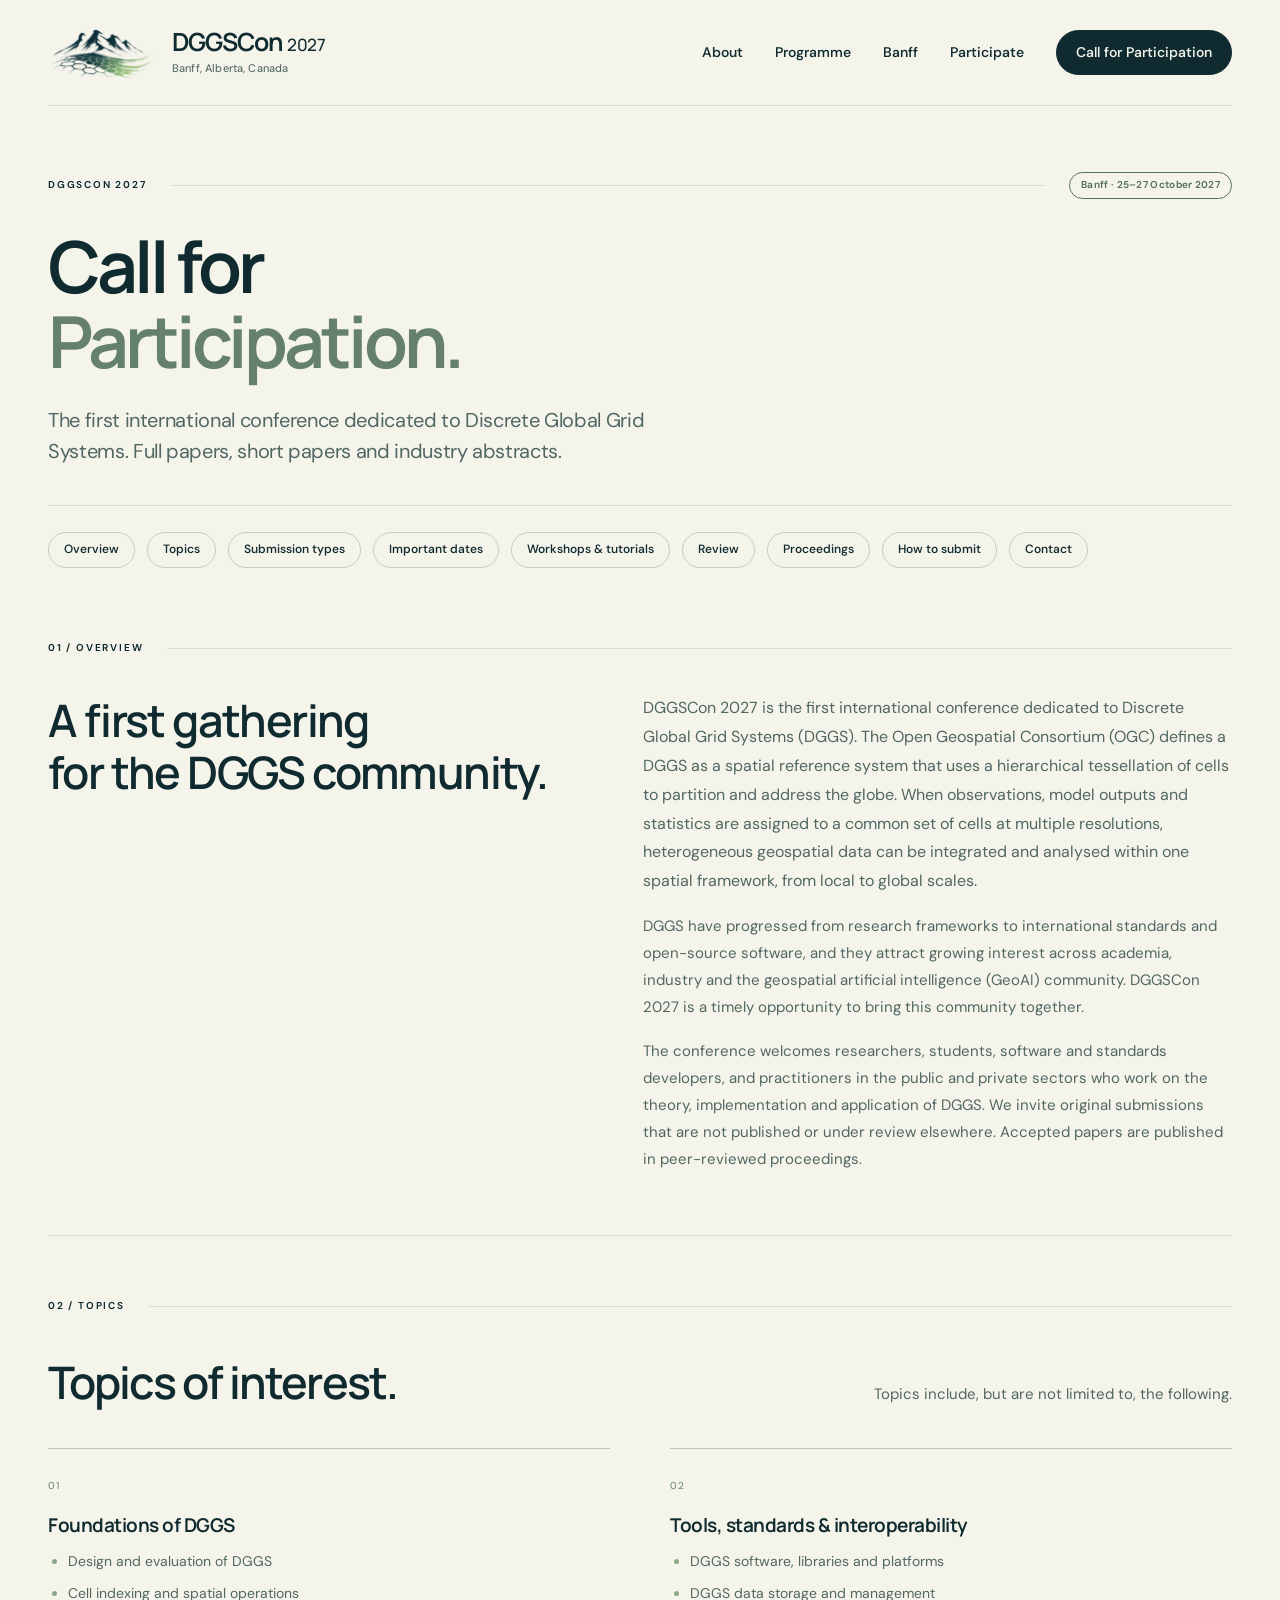
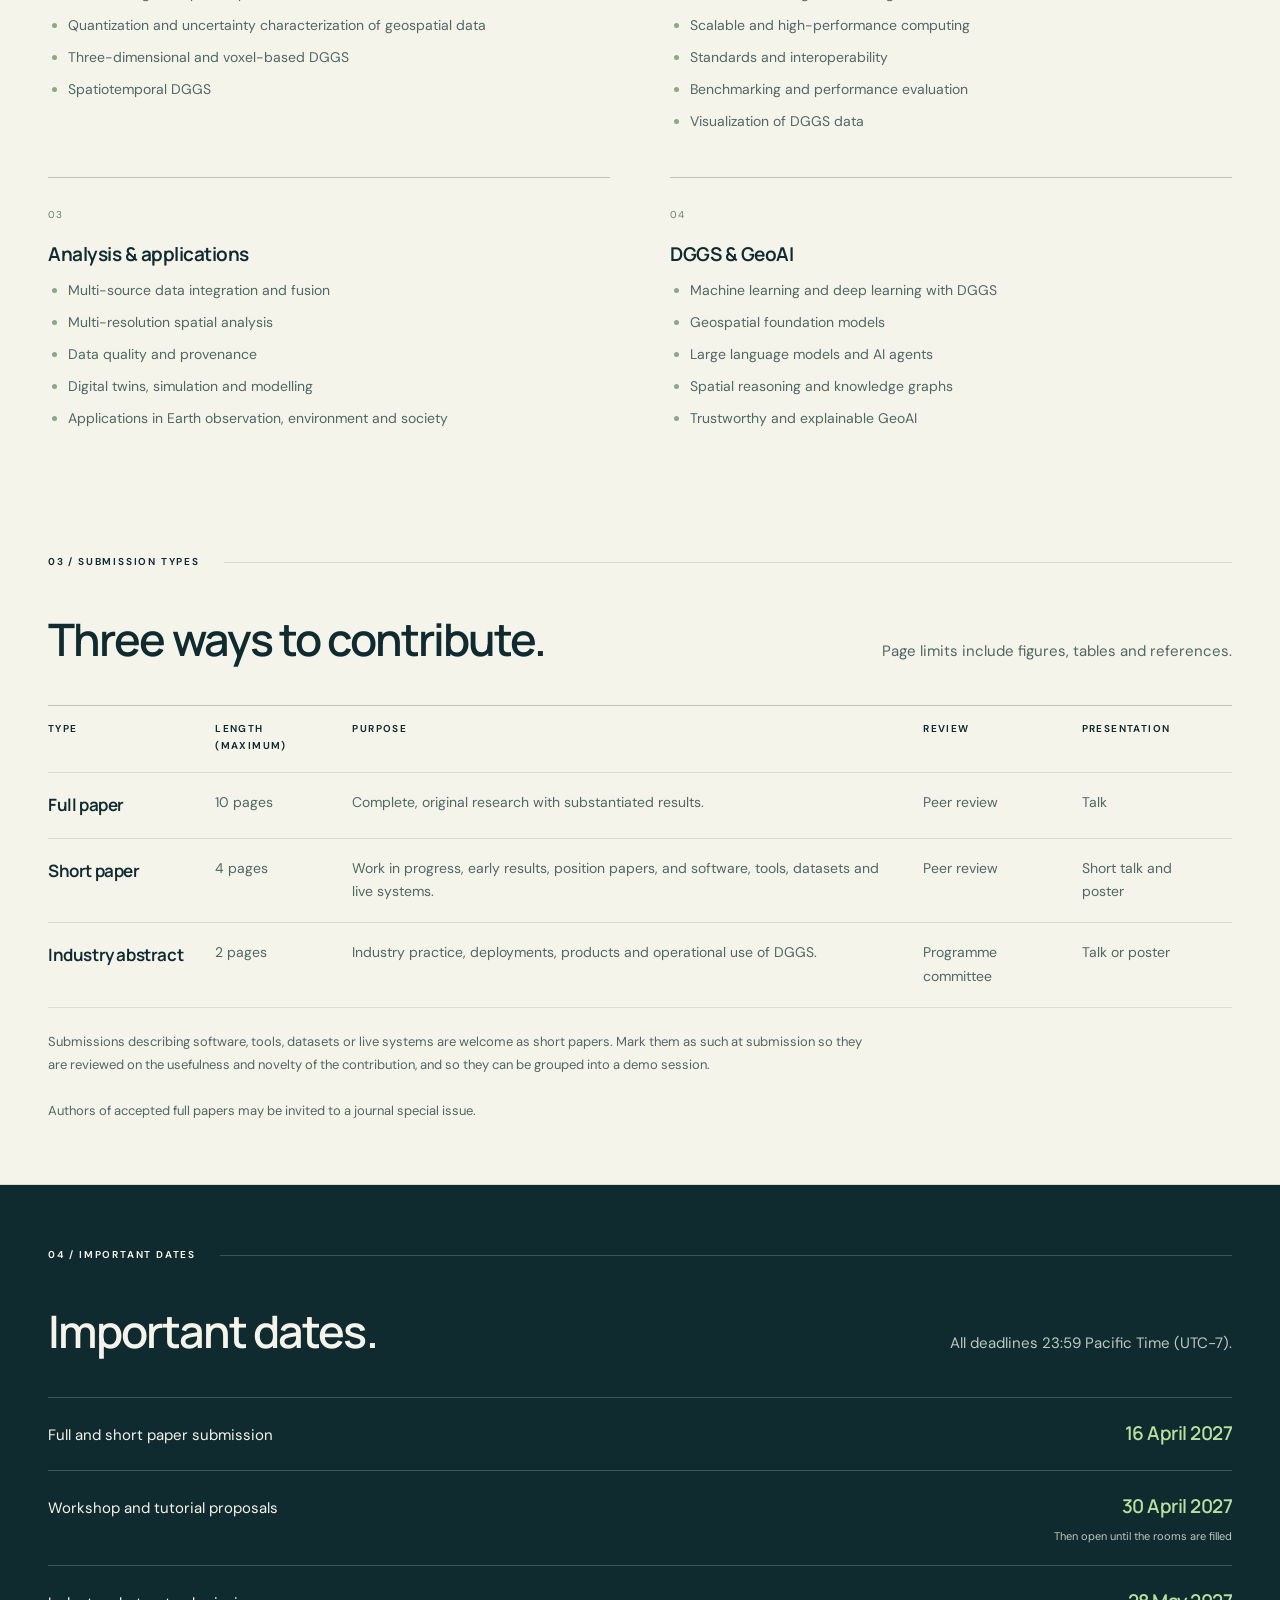
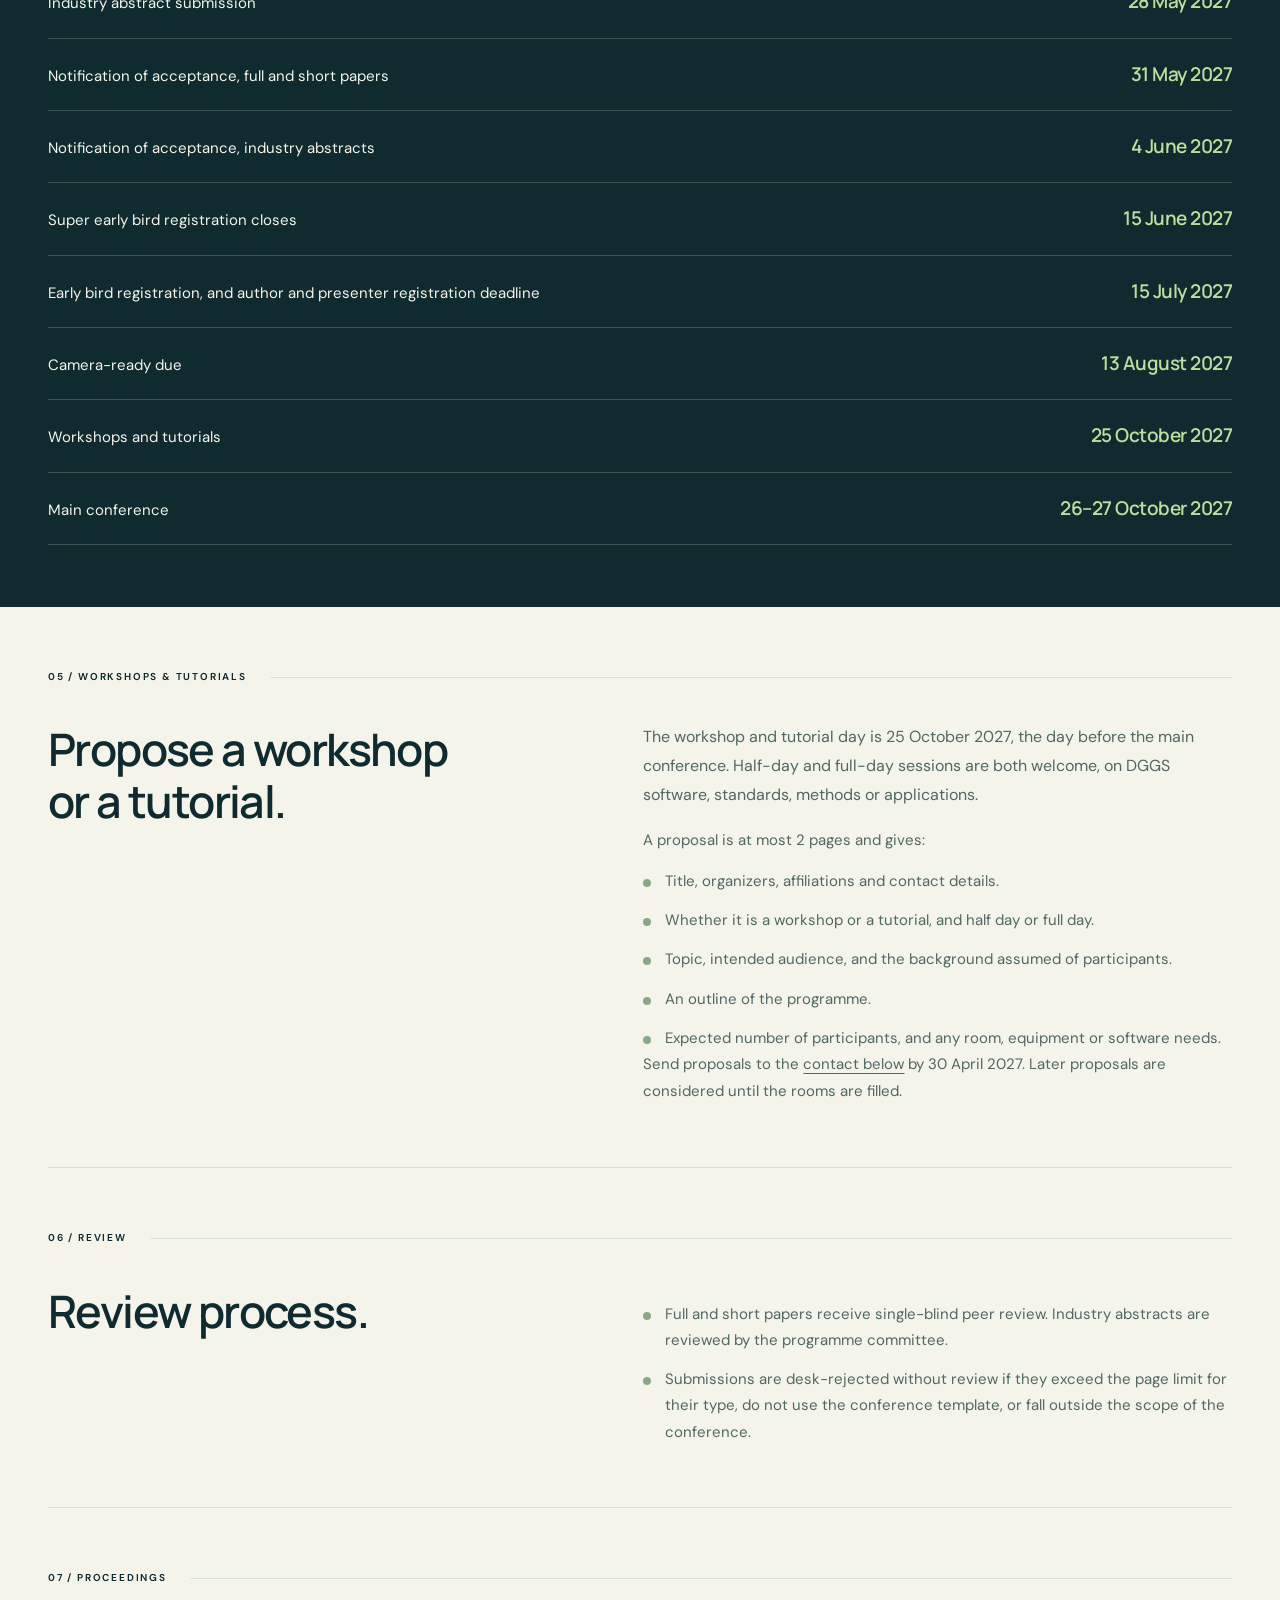
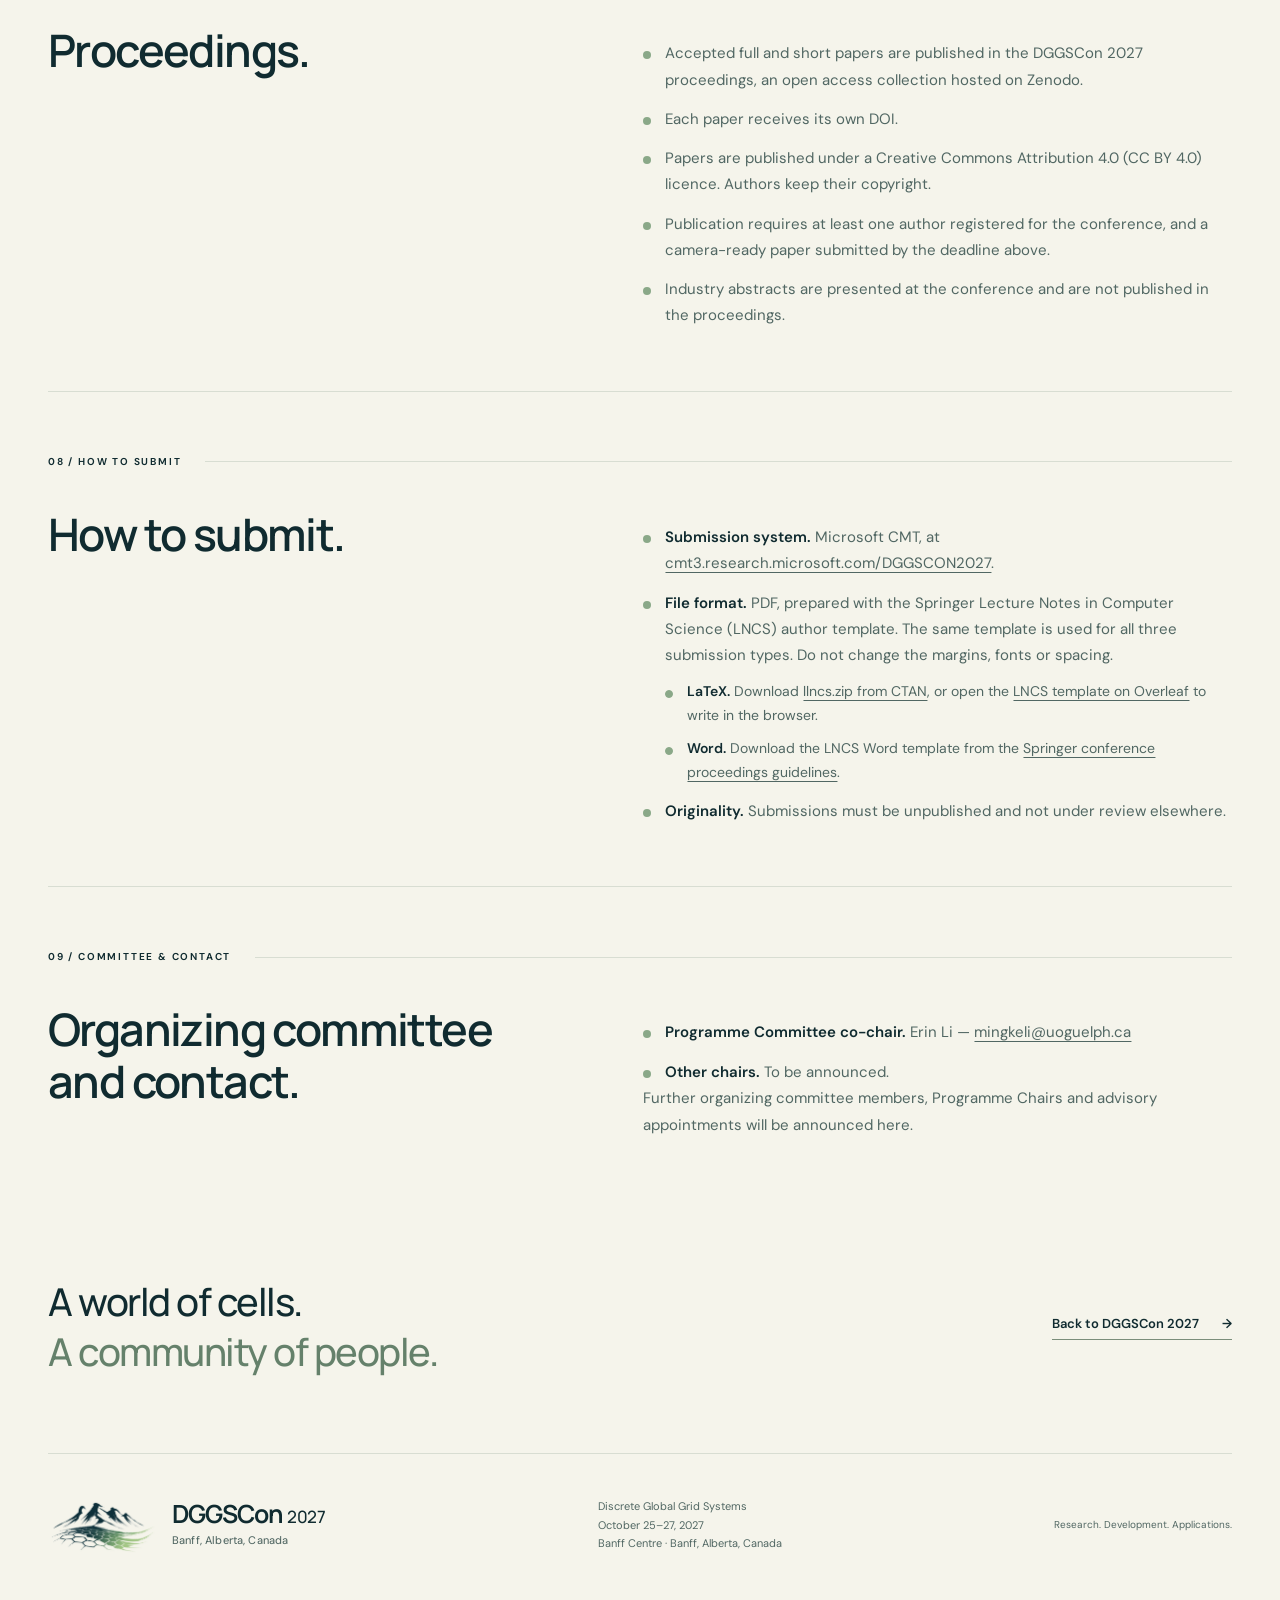
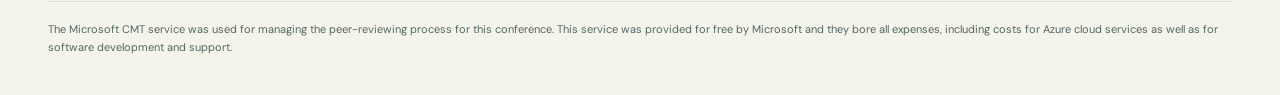
==== docs/call-for-participation.html @ 36db8df2 "Link LNCS LaTeX and Word template downloads in the call Co-Authored-By: Claude Opus 5 <noreply@anthr" ====
<!doctype html>
<html lang="en">
<head>
  <meta charset="utf-8">
  <meta name="viewport" content="width=device-width, initial-scale=1">
  <meta name="description" content="DGGSCon 2027 call for participation: topics, submission types, important dates, workshops and tutorials, review, proceedings and how to submit.">
  <meta name="theme-color" content="#102b30">
  <meta property="og:title" content="Call for Participation — DGGSCon 2027">
  <meta property="og:description" content="Full papers, short papers and industry abstracts on Discrete Global Grid Systems. Banff Centre, Banff, Alberta, Canada, 25–27 October 2027.">
  <meta property="og:type" content="website">
  <title>Call for Participation — DGGSCon 2027</title>
  <link rel="icon" href="assets/dggscon-logo.png" type="image/png">
  <link rel="stylesheet" href="assets/styles.css?v=6">
</head>
<body>
  <a class="skip-link" href="#main">Skip to content</a>
  <header class="site-header shell">
    <a class="brand brand-logo" href="index.html" aria-label="DGGSCon 2027 home">
      <img src="assets/dggscon-logo.png" alt="" width="1774" height="887">
      <span class="brand-details">
        <span class="brand-name">DGGSCon <span class="brand-edition">2027</span></span>
        <span class="brand-location">Banff, Alberta, Canada</span>
      </span>
    </a>
    <nav aria-label="Main navigation">
      <a href="index.html#about">About</a>
      <a href="index.html#programme">Programme</a>
      <a href="index.html#banff">Banff</a>
      <a href="index.html#participate">Participate</a>
      <a class="nav-button" href="call-for-participation.html" aria-current="page">Call for Participation</a>
    </nav>
  </header>

  <main id="main" class="cfp">
    <section class="cfp-head shell" aria-labelledby="cfp-title">
      <div class="section-label"><span>DGGSCON 2027</span><span class="fine-rule" aria-hidden="true"></span><span class="status-pill">Banff · 25–27 October 2027</span></div>
      <h1 id="cfp-title">Call for<br><span>Participation.</span></h1>
      <p class="lead">The first international conference dedicated to Discrete Global Grid Systems. Full papers, short papers and industry abstracts.</p>
      <nav class="cfp-toc" aria-label="On this page">
        <a href="#overview">Overview</a>
        <a href="#topics">Topics</a>
        <a href="#types">Submission types</a>
        <a href="#dates">Important dates</a>
        <a href="#workshops">Workshops &amp; tutorials</a>
        <a href="#review">Review</a>
        <a href="#proceedings">Proceedings</a>
        <a href="#submit">How to submit</a>
        <a href="#contact">Contact</a>
      </nav>
    </section>

    <section id="overview" class="cfp-section shell" aria-labelledby="overview-title">
      <div class="section-label"><span>01 / OVERVIEW</span><span class="fine-rule" aria-hidden="true"></span></div>
      <div class="cfp-grid">
        <h2 id="overview-title">A first gathering<br>for the DGGS community.</h2>
        <div class="cfp-copy">
          <p>DGGSCon 2027 is the first international conference dedicated to Discrete Global Grid Systems (DGGS). The Open Geospatial Consortium (OGC) defines a DGGS as a spatial reference system that uses a hierarchical tessellation of cells to partition and address the globe. When observations, model outputs and statistics are assigned to a common set of cells at multiple resolutions, heterogeneous geospatial data can be integrated and analysed within one spatial framework, from local to global scales.</p>
          <p>DGGS have progressed from research frameworks to international standards and open-source software, and they attract growing interest across academia, industry and the geospatial artificial intelligence (GeoAI) community. DGGSCon 2027 is a timely opportunity to bring this community together.</p>
          <p>The conference welcomes researchers, students, software and standards developers, and practitioners in the public and private sectors who work on the theory, implementation and application of DGGS. We invite original submissions that are not published or under review elsewhere. Accepted papers are published in peer-reviewed proceedings.</p>
        </div>
      </div>
    </section>

    <section id="topics" class="cfp-section shell" aria-labelledby="topics-title">
      <div class="section-label"><span>02 / TOPICS</span><span class="fine-rule" aria-hidden="true"></span></div>
      <div class="section-intro"><h2 id="topics-title">Topics of interest.</h2><p>Topics include, but are not limited to, the following.</p></div>
      <div class="cfp-topics">
        <article>
          <span class="topic-number">01</span>
          <h3>Foundations of DGGS</h3>
          <ul>
            <li>Design and evaluation of DGGS</li>
            <li>Cell indexing and spatial operations</li>
            <li>Quantization and uncertainty characterization of geospatial data</li>
            <li>Three-dimensional and voxel-based DGGS</li>
            <li>Spatiotemporal DGGS</li>
          </ul>
        </article>
        <article>
          <span class="topic-number">02</span>
          <h3>Tools, standards &amp; interoperability</h3>
          <ul>
            <li>DGGS software, libraries and platforms</li>
            <li>DGGS data storage and management</li>
            <li>Scalable and high-performance computing</li>
            <li>Standards and interoperability</li>
            <li>Benchmarking and performance evaluation</li>
            <li>Visualization of DGGS data</li>
          </ul>
        </article>
        <article>
          <span class="topic-number">03</span>
          <h3>Analysis &amp; applications</h3>
          <ul>
            <li>Multi-source data integration and fusion</li>
            <li>Multi-resolution spatial analysis</li>
            <li>Data quality and provenance</li>
            <li>Digital twins, simulation and modelling</li>
            <li>Applications in Earth observation, environment and society</li>
          </ul>
        </article>
        <article>
          <span class="topic-number">04</span>
          <h3>DGGS &amp; GeoAI</h3>
          <ul>
            <li>Machine learning and deep learning with DGGS</li>
            <li>Geospatial foundation models</li>
            <li>Large language models and AI agents</li>
            <li>Spatial reasoning and knowledge graphs</li>
            <li>Trustworthy and explainable GeoAI</li>
          </ul>
        </article>
      </div>
    </section>

    <section id="types" class="cfp-section shell" aria-labelledby="types-title">
      <div class="section-label"><span>03 / SUBMISSION TYPES</span><span class="fine-rule" aria-hidden="true"></span></div>
      <div class="section-intro"><h2 id="types-title">Three ways to contribute.</h2><p>Page limits include figures, tables and references.</p></div>
      <div class="table-scroll" tabindex="0" role="region" aria-label="Submission types, scrollable table">
        <table class="cfp-table">
          <thead>
            <tr><th scope="col">Type</th><th scope="col">Length (maximum)</th><th scope="col">Purpose</th><th scope="col">Review</th><th scope="col">Presentation</th></tr>
          </thead>
          <tbody>
            <tr><th scope="row">Full paper</th><td>10 pages</td><td>Complete, original research with substantiated results.</td><td>Peer review</td><td>Talk</td></tr>
            <tr><th scope="row">Short paper</th><td>4 pages</td><td>Work in progress, early results, position papers, and software, tools, datasets and live systems.</td><td>Peer review</td><td>Short talk and poster</td></tr>
            <tr><th scope="row">Industry abstract</th><td>2 pages</td><td>Industry practice, deployments, products and operational use of DGGS.</td><td>Programme committee</td><td>Talk or poster</td></tr>
          </tbody>
        </table>
      </div>
      <p class="cfp-note">Submissions describing software, tools, datasets or live systems are welcome as short papers. Mark them as such at submission so they are reviewed on the usefulness and novelty of the contribution, and so they can be grouped into a demo session.</p>
      <p class="cfp-note">Authors of accepted full papers may be invited to a journal special issue.</p>
    </section>

    <section id="dates" class="cfp-section cfp-dates" aria-labelledby="dates-title">
      <div class="shell">
        <div class="section-label"><span>04 / IMPORTANT DATES</span><span class="fine-rule" aria-hidden="true"></span></div>
        <div class="section-intro"><h2 id="dates-title">Important dates.</h2><p>All deadlines 23:59 Pacific Time (UTC−7).</p></div>
        <dl class="cfp-dates-list">
          <div><dt>Full and short paper submission</dt><dd>16 April 2027</dd></div>
          <div><dt>Workshop and tutorial proposals</dt><dd>30 April 2027<span>Then open until the rooms are filled</span></dd></div>
          <div><dt>Industry abstract submission</dt><dd>28 May 2027</dd></div>
          <div><dt>Notification of acceptance, full and short papers</dt><dd>31 May 2027</dd></div>
          <div><dt>Notification of acceptance, industry abstracts</dt><dd>4 June 2027</dd></div>
          <div><dt>Super early bird registration closes</dt><dd>15 June 2027</dd></div>
          <div><dt>Early bird registration, and author and presenter registration deadline</dt><dd>15 July 2027</dd></div>
          <div><dt>Camera-ready due</dt><dd>13 August 2027</dd></div>
          <div><dt>Workshops and tutorials</dt><dd>25 October 2027</dd></div>
          <div><dt>Main conference</dt><dd>26–27 October 2027</dd></div>
        </dl>
      </div>
    </section>

    <section id="workshops" class="cfp-section shell" aria-labelledby="workshops-title">
      <div class="section-label"><span>05 / WORKSHOPS &amp; TUTORIALS</span><span class="fine-rule" aria-hidden="true"></span></div>
      <div class="cfp-grid">
        <h2 id="workshops-title">Propose a workshop<br>or a tutorial.</h2>
        <div class="cfp-copy">
          <p>The workshop and tutorial day is 25 October 2027, the day before the main conference. Half-day and full-day sessions are both welcome, on DGGS software, standards, methods or applications.</p>
          <p>A proposal is at most 2 pages and gives:</p>
          <ul class="cfp-list">
            <li>Title, organizers, affiliations and contact details.</li>
            <li>Whether it is a workshop or a tutorial, and half day or full day.</li>
            <li>Topic, intended audience, and the background assumed of participants.</li>
            <li>An outline of the programme.</li>
            <li>Expected number of participants, and any room, equipment or software needs.</li>
          </ul>
          <p>Send proposals to the <a class="inline-link" href="#contact">contact below</a> by 30 April 2027. Later proposals are considered until the rooms are filled.</p>
        </div>
      </div>
    </section>

    <section id="review" class="cfp-section shell" aria-labelledby="review-title">
      <div class="section-label"><span>06 / REVIEW</span><span class="fine-rule" aria-hidden="true"></span></div>
      <div class="cfp-grid">
        <h2 id="review-title">Review process.</h2>
        <div class="cfp-copy">
          <ul class="cfp-list">
            <li>Full and short papers receive single-blind peer review. Industry abstracts are reviewed by the programme committee.</li>
            <li>Submissions are desk-rejected without review if they exceed the page limit for their type, do not use the conference template, or fall outside the scope of the conference.</li>
          </ul>
        </div>
      </div>
    </section>

    <section id="proceedings" class="cfp-section shell" aria-labelledby="proceedings-title">
      <div class="section-label"><span>07 / PROCEEDINGS</span><span class="fine-rule" aria-hidden="true"></span></div>
      <div class="cfp-grid">
        <h2 id="proceedings-title">Proceedings.</h2>
        <div class="cfp-copy">
          <ul class="cfp-list">
            <li>Accepted full and short papers are published in the DGGSCon 2027 proceedings, an open access collection hosted on Zenodo.</li>
            <li>Each paper receives its own DOI.</li>
            <li>Papers are published under a Creative Commons Attribution 4.0 (CC BY 4.0) licence. Authors keep their copyright.</li>
            <li>Publication requires at least one author registered for the conference, and a camera-ready paper submitted by the deadline above.</li>
            <li>Industry abstracts are presented at the conference and are not published in the proceedings.</li>
          </ul>
        </div>
      </div>
    </section>

    <section id="submit" class="cfp-section shell" aria-labelledby="submit-title">
      <div class="section-label"><span>08 / HOW TO SUBMIT</span><span class="fine-rule" aria-hidden="true"></span></div>
      <div class="cfp-grid">
        <h2 id="submit-title">How to submit.</h2>
        <div class="cfp-copy">
          <ul class="cfp-list">
            <li><strong>Submission system.</strong> Microsoft CMT, at <a class="inline-link" href="https://cmt3.research.microsoft.com/DGGSCON2027">cmt3.research.microsoft.com/DGGSCON2027</a>.</li>
            <li><strong>File format.</strong> PDF, prepared with the Springer Lecture Notes in Computer Science (LNCS) author template. The same template is used for all three submission types. Do not change the margins, fonts or spacing.
              <ul class="cfp-sublist">
                <li><strong>LaTeX.</strong> Download <a class="inline-link" href="https://mirrors.ctan.org/macros/latex/contrib/llncs.zip">llncs.zip from CTAN</a>, or open the <a class="inline-link" href="https://www.overleaf.com/latex/templates/springer-lecture-notes-in-computer-science/kzwwpvhwnvfj">LNCS template on Overleaf</a> to write in the browser.</li>
                <li><strong>Word.</strong> Download the LNCS Word template from the <a class="inline-link" href="https://www.springer.com/gp/computer-science/lncs/conference-proceedings-guidelines">Springer conference proceedings guidelines</a>.</li>
              </ul>
            </li>
            <li><strong>Originality.</strong> Submissions must be unpublished and not under review elsewhere.</li>
          </ul>
        </div>
      </div>
    </section>

    <section id="contact" class="cfp-section shell" aria-labelledby="contact-title">
      <div class="section-label"><span>09 / COMMITTEE &amp; CONTACT</span><span class="fine-rule" aria-hidden="true"></span></div>
      <div class="cfp-grid">
        <h2 id="contact-title">Organizing committee<br>and contact.</h2>
        <div class="cfp-copy">
          <ul class="cfp-list">
            <li><strong>Programme Committee co-chair.</strong> Erin Li — <a class="inline-link" href="mailto:mingkeli@uoguelph.ca">mingkeli@uoguelph.ca</a></li>
            <li><strong>Other chairs.</strong> To be announced.</li>
          </ul>
          <p>Further organizing committee members, Programme Chairs and advisory appointments will be announced here.</p>
        </div>
      </div>
    </section>

    <section class="closing shell" aria-label="Conference invitation">
      <p>A world of cells.<br><span>A community of people.</span></p>
      <a class="text-link" href="index.html">Back to DGGSCon 2027 <span aria-hidden="true">→</span></a>
    </section>
  </main>

  <footer class="site-footer shell">
    <a class="brand brand-logo" href="index.html" aria-label="DGGSCon 2027 home">
      <img src="assets/dggscon-logo.png" alt="" width="1774" height="887">
      <span class="brand-details">
        <span class="brand-name">DGGSCon <span class="brand-edition">2027</span></span>
        <span class="brand-location">Banff, Alberta, Canada</span>
      </span>
    </a>
    <p>Discrete Global Grid Systems<br>October 25–27, 2027<br>Banff Centre · Banff, Alberta, Canada</p>
    <span class="footer-note">Research. Development. Applications.</span>
    <p class="footer-ack">The Microsoft CMT service was used for managing the peer-reviewing process for this conference. This service was provided for free by Microsoft and they bore all expenses, including costs for Azure cloud services as well as for software development and support.</p>
  </footer>
</body>
</html>
---- docs/assets/styles.css ----
@import url('https://fonts.googleapis.com/css2?family=DM+Sans:wght@400;450;500;550;600;650;700&family=Manrope:wght@400;500;600;650;700;750;800&display=swap');

:root{--paper:#f5f4eb;--ink:#102b30;--muted:#516763;--line:#d8ddd2;--green:#bbdf9d;--pine:#193b3c;--cream:#e8edda;--font:'DM Sans',sans-serif;--display:'Manrope',sans-serif}
*{box-sizing:border-box}html{scroll-behavior:smooth;scroll-padding-top:30px}body{margin:0;background:var(--paper);color:var(--ink);font-family:var(--font);font-size:16px;line-height:1.65;-webkit-font-smoothing:antialiased}a{color:inherit;text-decoration:none}a:hover{text-decoration:underline;text-underline-offset:5px}button,a,summary{-webkit-tap-highlight-color:transparent}a:focus-visible,summary:focus-visible{outline:3px solid #aa6830;outline-offset:5px}img,svg{max-width:100%;display:block}h1,h2,h3,p,figure{margin:0}h1,h2,h3{font-family:var(--display);line-height:1.16}::selection{background:var(--green);color:var(--ink)}.shell{width:min(1240px,calc(100% - 96px));margin-inline:auto}.section{padding-block:100px}.skip-link{position:absolute;top:8px;left:12px;background:var(--ink);color:white;padding:12px;transform:translateY(-160%);z-index:5}.skip-link:focus{transform:none}.sr-only{position:absolute;width:1px;height:1px;padding:0;margin:-1px;overflow:hidden;clip:rect(0,0,0,0);white-space:nowrap;border:0}
.site-header{min-height:106px;display:flex;align-items:center;justify-content:space-between;border-bottom:1px solid var(--line);gap:24px}.brand{display:inline-flex;align-items:center;gap:10px;font-family:var(--display);font-size:24px;font-weight:800;letter-spacing:-1.2px;line-height:1}.brand-year{font-weight:500;font-size:13px;letter-spacing:-.3px;padding-left:7px;vertical-align:top}.site-header nav{display:flex;align-items:center;gap:32px;font-size:14px;font-weight:550}.nav-button{border:1px solid #81918a;border-radius:30px;padding:10px 19px;display:flex;gap:20px;align-items:center}.nav-button:hover{background:var(--cream);text-decoration:none}
.hero{display:grid;grid-template-columns:1.04fr 1fr;gap:50px;align-items:center;padding-block:70px 75px}.eyebrow{font-size:11px;font-weight:650;letter-spacing:1.6px;text-transform:uppercase;display:flex;align-items:center;gap:10px}.signal{display:block;width:8px;height:8px;background:#64875d;border-radius:50%;flex-shrink:0}.hero h1{font-size:clamp(58px,6.7vw,93px);font-weight:650;letter-spacing:-5.5px;line-height:1.04;margin-top:28px}.hero h1 span{color:#65816b}.hero-subtitle{margin-top:30px;font-size:18px;line-height:1.6;letter-spacing:-.3px}.hero-subtitle strong{font-weight:600}.hero-description{max-width:460px;margin-top:15px;color:var(--muted);font-size:15px;line-height:1.8}.button{display:inline-flex;align-items:center;gap:35px;background:var(--ink);color:var(--paper);border-radius:32px;padding:15px 23px;margin-top:30px;font-size:14px;font-weight:600}.button:hover{background:#2d5049;text-decoration:none}.hero-location{display:flex;align-items:center;gap:14px;margin-top:35px}.location-symbol{font-size:33px;font-weight:400;line-height:1;color:#64806a}.hero-location strong,.hero-location span:not(.location-symbol){display:block;font-size:12px}.hero-location strong{font-weight:600}.hero-location div>span{color:var(--muted);font-size:11px}.hero-art{position:relative;align-self:stretch;display:flex;flex-direction:column;justify-content:center;min-width:0;background:#e8eddf;border:1px solid #d6dfd1;border-radius:3px;overflow:hidden}.art-topline{display:flex;justify-content:space-between;gap:12px;padding:23px 25px 0;font-size:8px;font-weight:600;letter-spacing:1.5px;color:#466759}.hero-art>img{width:100%;height:auto;margin-block:-2px -15px}.hero-art figcaption{display:flex;align-items:center;gap:12px;padding:0 25px 25px;color:#466759;font-size:11px}.art-caption-rule{width:23px;height:1px;background:#67816a}.theme-band{border-block:1px solid var(--line)}.theme-band>.shell{display:flex;justify-content:space-between;align-items:center;gap:16px;padding-block:24px;font-family:var(--display);font-size:19px;font-weight:500}.theme-band span[aria-hidden]{color:#67846b;font-size:20px}
.section-label{display:flex;align-items:center;gap:24px;font-size:10px;font-weight:650;letter-spacing:1.8px}.fine-rule{height:1px;background:var(--line);flex:1}.about-grid{display:grid;grid-template-columns:1fr 1fr;gap:70px;margin-top:42px}h2{font-size:clamp(33px,3.5vw,46px);font-weight:600;letter-spacing:-1.9px}.lead{font-size:20px;line-height:1.55;letter-spacing:-.35px}.about-copy>p+p{margin-top:19px;color:var(--muted);font-size:15px}.text-link{display:inline-flex;gap:23px;align-items:center;font-size:13px;font-weight:600;border-bottom:1px solid #7b8e7b;padding-bottom:5px}.about-copy>.text-link{margin-top:24px}.text-link:hover{text-decoration:none;border-color:var(--ink)}.topics{display:grid;grid-template-columns:repeat(4,1fr);gap:30px;margin-top:64px}.topics article{border-top:1px solid #b9c7b7;padding-top:22px}.topic-number{font-size:10px;color:#65836b;letter-spacing:1px}.topics h3{font-size:17px;font-weight:650;margin-block:18px 12px;letter-spacing:-.5px}.topics p{font-size:13px;color:var(--muted);line-height:1.8}
.programme{background:var(--ink);color:var(--paper)}.programme .fine-rule{background:#3b5555}.status-pill{display:inline-block;border:1px solid currentColor;border-radius:18px;padding:4px 11px;font-size:10px;letter-spacing:.3px;white-space:nowrap;color:#56725c}.programme .status-pill{color:var(--green);letter-spacing:.3px}.section-intro{display:flex;justify-content:space-between;align-items:flex-end;gap:60px;margin-block:42px 40px}.section-intro>p{max-width:370px;font-size:15px;color:var(--muted);line-height:1.8}.programme .section-intro>p{color:#b9c9be}.programme-list article{display:flex;align-items:center;gap:40px;border-top:1px solid #3b5555;padding-block:28px}.programme-index{font-family:var(--display);color:var(--green);font-size:24px;letter-spacing:-1px;width:40px;flex-shrink:0}.programme-list h3{font-weight:500;letter-spacing:-.5px;font-size:25px}.programme-list p{font-size:14px;color:#b9c9be;margin-top:9px;max-width:690px}.programme-tag{margin-left:auto;color:var(--green);font-size:9px;letter-spacing:1.5px;white-space:nowrap}.programme-list{border-bottom:1px solid #3b5555}.programme-note{margin-top:24px;color:#b9c9be;font-size:12px;max-width:800px}
.banff-grid{display:grid;grid-template-columns:1fr 1fr;gap:76px;align-items:center;margin-top:42px}.mountain-panel{background:#193b3c;position:relative;overflow:hidden;border-radius:3px;color:#dce8d5}.mountain-label{position:absolute;top:25px;left:25px;font-size:8px;letter-spacing:2px}.mountain-panel svg{width:100%;height:auto;min-height:300px;object-fit:cover}.mountain-bottom{position:absolute;bottom:24px;left:25px;font-size:8px;letter-spacing:2px}.banff-copy .lead{margin-top:24px;font-size:18px}.banff-copy>p:not(.lead){color:var(--muted);font-size:15px;margin-top:18px}.venue-note{display:flex;gap:14px;align-items:flex-start;padding-top:22px;border-top:1px solid var(--line);margin-top:30px}.venue-note>span{font-size:25px;line-height:1.2;color:#64806a}.venue-note p{font-size:12px;color:var(--muted);line-height:1.8}.participate{background:#e9eee1}.participation-grid{display:grid;grid-template-columns:repeat(3,1fr);gap:40px}.participation-grid article{padding-top:24px;border-top:1px solid #bdcbb9}.participation-grid h3{font-size:24px;font-weight:600;letter-spacing:-.8px;margin-top:22px}.participation-grid p{margin-top:14px;font-size:14px;color:var(--muted);line-height:1.8}.faq{margin-top:65px;border-top:1px solid #bdcbb9}.faq details{border-bottom:1px solid #bdcbb9;padding-block:21px}.faq summary{list-style:none;cursor:pointer;display:flex;justify-content:space-between;gap:25px;font-weight:500;font-size:15px}.faq summary::-webkit-details-marker{display:none}.faq summary>span{font-size:22px;color:#56725c;line-height:1}.faq details[open] summary>span{transform:rotate(45deg)}.faq details>p{margin-top:16px;font-size:14px;color:var(--muted);max-width:770px}.closing{display:flex;align-items:center;justify-content:space-between;gap:40px;padding-block:76px}.closing p{font-family:var(--display);font-weight:500;font-size:clamp(26px,3vw,39px);letter-spacing:-1.5px;line-height:1.3}.closing p>span{color:#65816b}.site-footer{border-top:1px solid var(--line);display:flex;align-items:center;justify-content:space-between;gap:30px;padding-block:30px 38px}.site-footer .brand{font-size:21px}.site-footer p{font-size:11px;color:var(--muted);line-height:1.7}.footer-note{font-size:10px;color:var(--muted)}
.hero-art>img{margin-block:0}.hero-art figcaption{background:#e8eddf;padding-top:14px}
@media(min-width:1600px){.hero{padding-block:85px}.hero h1{font-size:96px}}
@media(max-width:1100px){.shell{width:calc(100% - 64px)}.hero{gap:30px}.hero h1{font-size:70px;letter-spacing:-4px}.hero .eyebrow{font-size:9px;letter-spacing:1px}.hero-description{font-size:14px}.art-topline{font-size:7px;letter-spacing:1px}.about-grid{gap:45px}.topics{gap:20px}.banff-grid{gap:45px}.programme-tag{font-size:8px}.programme-list article{gap:25px}}
@media(max-width:800px){.shell{width:calc(100% - 48px)}.site-header{min-height:92px}.site-header nav{gap:18px;font-size:12px}.brand{font-size:21px}.nav-button{padding:9px 13px;gap:8px}.hero{grid-template-columns:1fr;gap:42px;padding-block:48px}.hero h1{font-size:clamp(60px,11vw,90px);letter-spacing:-4px}.hero .eyebrow{font-size:10px}.hero-description{max-width:500px;font-size:15px}.hero-art{max-width:520px;width:100%;justify-self:center}.hero-art>img{max-height:480px;object-fit:contain}.theme-band>.shell{font-size:15px;padding-block:20px;gap:10px}.theme-band span[aria-hidden]{font-size:15px}.section{padding-block:65px}.about-grid{grid-template-columns:1fr;gap:30px;margin-top:30px}.about-copy{max-width:620px}.topics{grid-template-columns:repeat(2,1fr);gap:30px;margin-top:40px}.section-intro{display:block;margin-top:30px}.section-intro>p{margin-top:18px;max-width:550px}.programme-tag{display:none}.programme-list article{gap:22px}.programme-list h3{font-size:22px}.programme-index{font-size:22px}.banff-grid{grid-template-columns:1fr;gap:35px;margin-top:30px}.mountain-panel{max-width:580px;width:100%;justify-self:center}.banff-copy{max-width:620px}.participation-grid{gap:22px}.participation-grid h3{font-size:21px}.participation-grid p{font-size:13px}.closing{padding-block:55px}.footer-note{display:none}}
@media(max-width:520px){.shell{width:calc(100% - 36px)}.site-header{flex-wrap:wrap;justify-content:center;gap:20px;padding-block:23px 19px}.site-header .brand{font-size:24px}.site-header nav{width:100%;justify-content:space-between;gap:10px;font-size:12px}.nav-button{padding:7px 12px}.hero{padding-top:37px;gap:32px}.hero .eyebrow{font-size:8px;letter-spacing:1px}.hero h1{font-size:clamp(44px,13vw,61px);letter-spacing:-2.5px;margin-top:24px}.hero-subtitle{font-size:17px;margin-top:25px}.hero-description{font-size:14px}.hero-location{margin-top:28px}.hero-location strong{font-size:11px}.hero-location div>span{font-size:10px}.art-topline{padding:18px 18px 0;font-size:6px}.hero-art figcaption{padding:0 18px 18px;font-size:10px}.hero-art>img{max-height:380px}.theme-band>.shell{display:grid;grid-template-columns:1fr auto 1fr;row-gap:8px;font-size:15px;text-align:center}.theme-band span:nth-child(4){display:none}.section-label{font-size:9px;gap:15px}.section{padding-block:52px}h2{font-size:34px;letter-spacing:-1.5px}.lead{font-size:18px}.about-copy>p+p{font-size:14px}.topics{gap:25px 20px}.topics h3{font-size:16px}.topics p{font-size:12px}.programme-list article{gap:15px;align-items:flex-start;padding-block:24px}.programme-index{font-size:19px;width:27px;margin-top:4px}.programme-list h3{font-size:20px}.programme-list p{font-size:13px}.programme-note{font-size:11px}.participation-grid{grid-template-columns:1fr;gap:30px}.participation-grid article{padding-top:20px}.participation-grid h3{margin-top:16px;font-size:23px}.participation-grid p{font-size:14px;max-width:400px}.faq{margin-top:40px}.faq summary{font-size:14px}.closing{display:block}.closing .text-link{margin-top:25px}.closing p{font-size:32px}.site-footer{align-items:flex-start;gap:15px;padding-block:27px}.site-footer .brand{font-size:19px;gap:7px}.site-footer .brand-year{font-size:11px}.site-footer p{font-size:10px;text-align:right}}
@media(prefers-reduced-motion:reduce){html{scroll-behavior:auto}}

.organizers{margin-top:42px;padding-block:26px;border-block:1px solid var(--line)}.organizers .eyebrow{color:var(--muted)}.organizer-names{display:flex;flex-wrap:wrap;align-items:baseline;gap:8px 20px;margin-top:12px;font-family:var(--display);font-size:clamp(19px,2.1vw,25px);font-weight:600;letter-spacing:-.5px}.organizer-names>span{color:#65816b}

.schedule-grid{display:grid;grid-template-columns:repeat(3,1fr);gap:30px;margin:0 0 40px}.schedule-grid>div{border-top:1px solid #3b5555;padding-top:20px}.schedule-grid dt{font-size:12px;color:var(--green)}.schedule-grid dd{margin:10px 0 0;font-family:var(--display);font-size:20px;line-height:1.4}.hero-location div{min-width:0}@media(max-width:800px){.schedule-grid{gap:20px}.schedule-grid dd{font-size:18px}}@media(max-width:520px){.schedule-grid{grid-template-columns:1fr;gap:20px}.hero-location div>span{line-height:1.7}}

.site-header .brand-logo,.site-footer .brand-logo{padding-block:14px;gap:14px;letter-spacing:0;flex-shrink:0}
.brand-logo>img{width:110px;height:auto;max-width:none;object-fit:contain}
.brand-details{display:flex;flex-direction:column;gap:7px}
.brand-name{font-family:var(--display);font-size:25px;font-weight:650;letter-spacing:-1px;white-space:nowrap}
.brand-edition{font-size:17px;font-weight:500;letter-spacing:-.5px}
.brand-location{font-family:var(--font);font-size:11px;font-weight:450;line-height:1.4;letter-spacing:.15px;color:var(--muted)}
.setting-photo{margin:0;min-width:0}
.setting-photo>img{width:100%;height:auto;border-radius:3px}
.setting-photo figcaption{margin-top:12px;font-size:10px;line-height:1.7;color:var(--muted)}
.setting-photo figcaption a{text-decoration:underline;text-underline-offset:2px}
@media(max-width:800px){.site-header:has(.brand-logo){flex-wrap:wrap;justify-content:flex-start;gap:10px;padding-block:10px 19px}.site-header:has(.brand-logo) nav{width:100%;justify-content:space-between}.site-header .brand-logo{padding-block:4px}}
@media(max-width:800px){.site-footer:has(.brand-logo){flex-wrap:wrap}.site-footer .brand-logo{padding-block:0}}
@media(max-width:520px){.brand-logo>img{width:86px}.site-header .brand-logo,.site-footer .brand-logo{gap:12px}.brand-name{font-size:23px}.brand-edition{font-size:15px}.brand-location{font-size:10px}.site-footer:has(.brand-logo){gap:22px}.site-footer:has(.brand-logo) p{text-align:left}}

/* University host marks: restrained grey treatment on the paper background. */
.host-logos{display:flex;flex-wrap:wrap;align-items:center;gap:28px 44px;margin-top:18px}
.host-logo{display:flex;align-items:center;justify-content:center;flex:0 0 auto;padding:12px;min-height:112px;border-radius:3px}
.host-logo img{display:block;width:250px;height:auto;max-width:100%;object-fit:contain}
.host-logo-calgary{margin-left:-24px}
.host-logo-calgary img{width:310px;mix-blend-mode:multiply;opacity:.65;filter:grayscale(1)}
.host-logo-guelph img{filter:grayscale(1) brightness(.45)}
.host-logo:hover,.host-logo:focus-visible{background:var(--cream)}
@media(max-width:600px){.host-logos{flex-direction:column;align-items:flex-start;gap:8px;margin-top:10px}.host-logo{min-height:100px}.host-logo-calgary{margin-left:-20px}.host-logo-calgary img{width:290px}.host-logo-guelph img{width:235px}}

/* Microsoft CMT acknowledgement: required verbatim, must stay visible at every width. */
.site-footer{flex-wrap:wrap}
.footer-ack{flex-basis:100%;margin-top:4px;padding-top:18px;border-top:1px solid var(--line);font-size:10px;line-height:1.7;color:var(--muted);max-width:none;text-align:left}
@media(max-width:520px){.site-footer .footer-ack{text-align:left}}

/* ---- Call for participation page (docs/call-for-participation.html) ---- */
.site-header nav{flex-wrap:wrap;justify-content:flex-end;row-gap:12px}
.nav-button[aria-current="page"]{background:var(--ink);color:var(--paper);border-color:var(--ink)}
.nav-button[aria-current="page"]:hover{background:#2d5049;color:var(--paper)}
.participation-grid .text-link{margin-top:18px}

.cfp-head{padding-block:66px 10px}
.cfp-head h1{font-size:clamp(44px,5.6vw,76px);font-weight:650;letter-spacing:-4px;line-height:1.05;margin-top:30px}
.cfp-head h1 span{color:#65816b}
.cfp-head .lead{max-width:640px;margin-top:26px;color:var(--muted)}
.cfp-toc{display:flex;flex-wrap:wrap;gap:10px 12px;margin-top:38px;padding-top:26px;border-top:1px solid var(--line)}
.cfp-toc a{border:1px solid #c3cfbd;border-radius:30px;padding:7px 15px;font-size:12px;font-weight:550}
.cfp-toc a:hover{background:var(--cream);text-decoration:none}

.cfp-section{padding-block:62px}
.cfp-section+.cfp-section{border-top:1px solid var(--line)}
.cfp-dates+.cfp-section,.cfp-section:has(+.cfp-dates){border-top:0}
.cfp-grid{display:grid;grid-template-columns:minmax(0,1fr) minmax(0,1.12fr);gap:70px;margin-top:38px;align-items:start}
.cfp-grid h2{letter-spacing:-1.6px}
.cfp-copy>p{font-size:15px;color:var(--muted);line-height:1.8}
.cfp-copy>p+p{margin-top:17px}
.cfp-copy>p:first-child{font-size:16px}
.cfp-list{margin:16px 0 0;padding-left:0;list-style:none;display:grid;gap:13px}
.cfp-list li{position:relative;padding-left:22px;font-size:15px;color:var(--muted);line-height:1.75}
.cfp-list li::before{content:"";position:absolute;left:0;top:11px;width:8px;height:8px;border-radius:50%;background:#8aa888}
.cfp-list strong,.cfp-copy strong{color:var(--ink);font-weight:600}
.cfp-copy>p+.cfp-list{margin-top:14px}
.inline-link{text-decoration:underline;text-underline-offset:4px;word-break:break-word}

.cfp-topics{display:grid;grid-template-columns:repeat(2,minmax(0,1fr));gap:44px 60px;margin-top:10px}
.cfp-topics article{border-top:1px solid #b9c7b7;padding-top:22px}
.cfp-topics h3{font-size:19px;font-weight:650;letter-spacing:-.5px;margin-block:16px 14px}
.cfp-topics ul{margin:0;padding-left:20px;display:grid;gap:9px}
.cfp-topics li{font-size:14px;color:var(--muted);line-height:1.65}
.cfp-topics li::marker{color:#8aa888}

.table-scroll{margin-top:8px;overflow-x:auto;-webkit-overflow-scrolling:touch;border-top:1px solid #b9c7b7}
.table-scroll:focus-visible{outline:3px solid #aa6830;outline-offset:3px}
.cfp-table{width:100%;min-width:720px;border-collapse:collapse;text-align:left}
.cfp-table th,.cfp-table td{padding:18px 20px 18px 0;border-bottom:1px solid var(--line);vertical-align:top;font-size:14px;line-height:1.7;color:var(--muted);font-weight:400}
.cfp-table thead th{padding-top:14px;font-size:10px;font-weight:650;letter-spacing:1.4px;text-transform:uppercase;color:var(--ink)}
.cfp-table tbody th{font-family:var(--display);font-size:17px;font-weight:650;letter-spacing:-.4px;color:var(--ink);white-space:nowrap;padding-right:32px}
.cfp-note{margin-top:22px;max-width:820px;font-size:13px;line-height:1.8;color:var(--muted)}

.cfp-dates{background:var(--ink);color:var(--paper);border-top:0}
.cfp-dates .fine-rule{background:#3b5555}
.cfp-dates .status-pill{color:var(--green)}
.cfp-dates .section-intro>p{color:#b9c9be}
.cfp-dates-list{margin:0;border-top:1px solid #3b5555}
.cfp-dates-list>div{display:flex;flex-wrap:wrap;align-items:baseline;justify-content:space-between;gap:12px 40px;padding-block:20px;border-bottom:1px solid #3b5555}
.cfp-dates-list dt{font-size:15px;max-width:620px;line-height:1.6}
.cfp-dates-list dd{margin:0;font-family:var(--display);font-size:19px;font-weight:600;letter-spacing:-.5px;color:var(--green);text-align:right;margin-left:auto}
.cfp-dates-list dd>span{display:block;font-family:var(--font);font-size:11px;font-weight:400;letter-spacing:0;color:#b9c9be;margin-top:5px}

@media(max-width:1100px){.cfp-grid{gap:45px}.cfp-topics{gap:36px 40px}}
@media(max-width:800px){
  .cfp-head{padding-block:44px 6px}
  .cfp-head h1{letter-spacing:-3px}
  .cfp-section{padding-block:48px}
  .cfp-grid{grid-template-columns:1fr;gap:26px;margin-top:28px}
  .cfp-copy{max-width:640px}
  .cfp-topics{grid-template-columns:1fr;gap:32px}
  .cfp-toc{margin-top:30px}
  .cfp-dates-list dt{font-size:14px}
  .cfp-dates-list dd{font-size:17px}
}
@media(max-width:520px){
  .cfp-head h1{font-size:clamp(36px,11vw,50px);letter-spacing:-2px;margin-top:24px}
  .cfp-head .lead{font-size:17px}
  .cfp-toc a{font-size:11px;padding:6px 12px}
  .cfp-topics h3{font-size:17px}
  .cfp-topics li,.cfp-list li{font-size:13px}
  .cfp-dates-list>div{display:block;padding-block:18px}
  .cfp-dates-list dd{text-align:left;margin-top:7px}
}
.cfp-sublist{margin:12px 0 0;padding-left:0;list-style:none;display:grid;gap:9px}
.cfp-sublist li{position:relative;padding-left:22px;font-size:14px;color:var(--muted);line-height:1.7}
.cfp-sublist li::before{content:"";position:absolute;left:0;top:10px;width:6px;height:6px;border:1px solid #8aa888;border-radius:50%}
@media(max-width:520px){.cfp-sublist li{font-size:13px}}
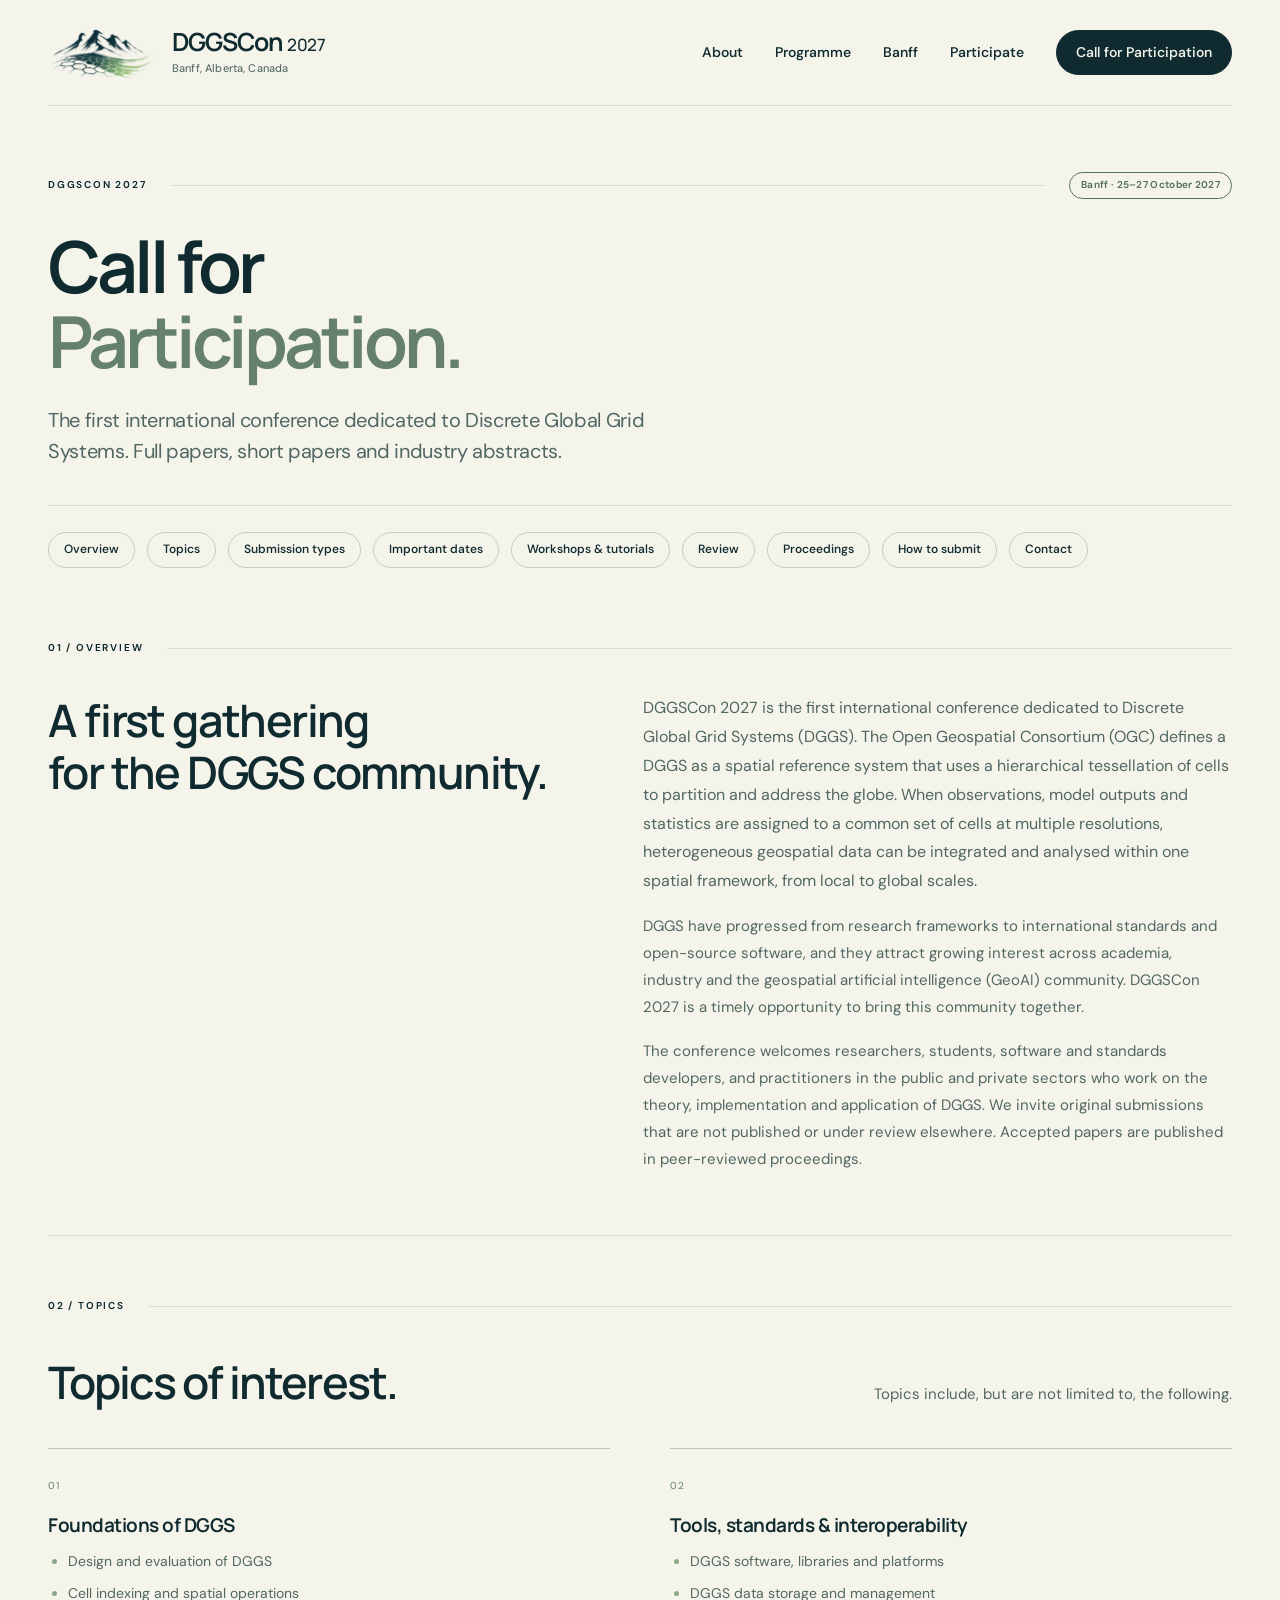
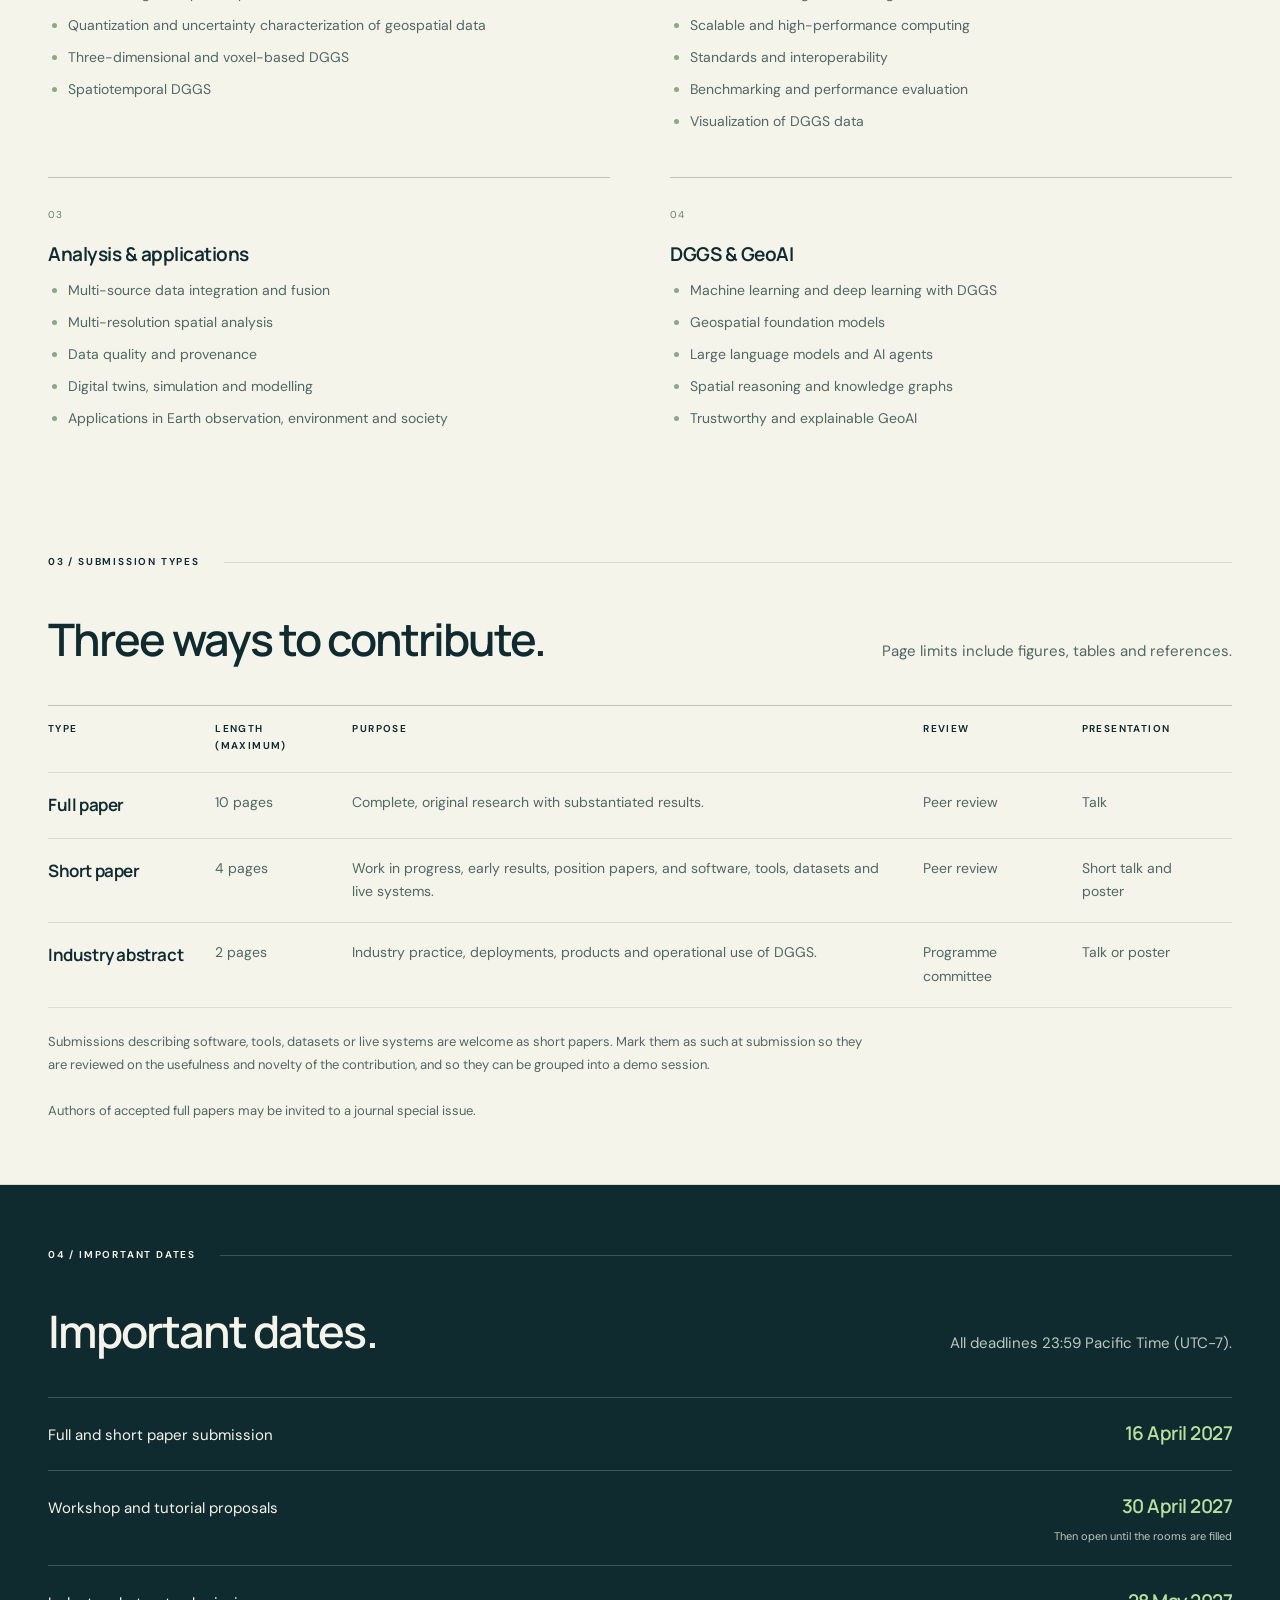
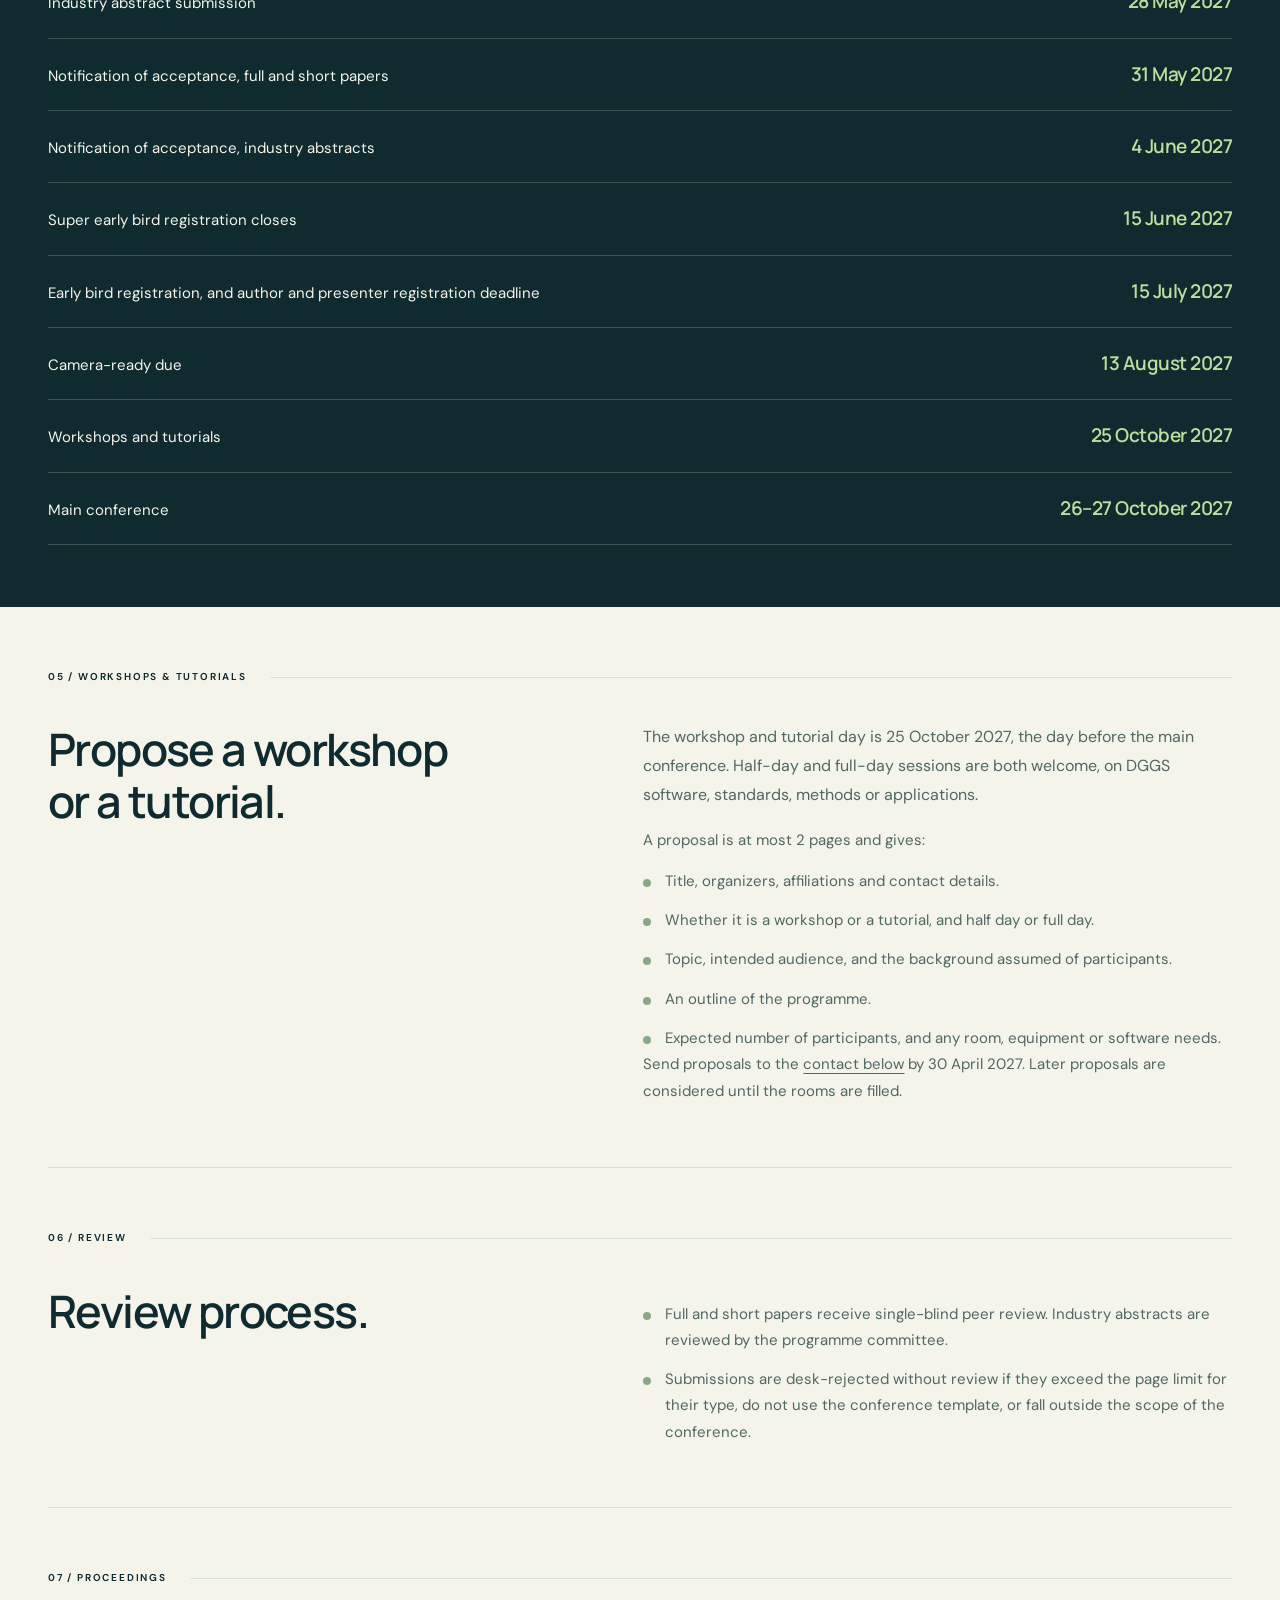
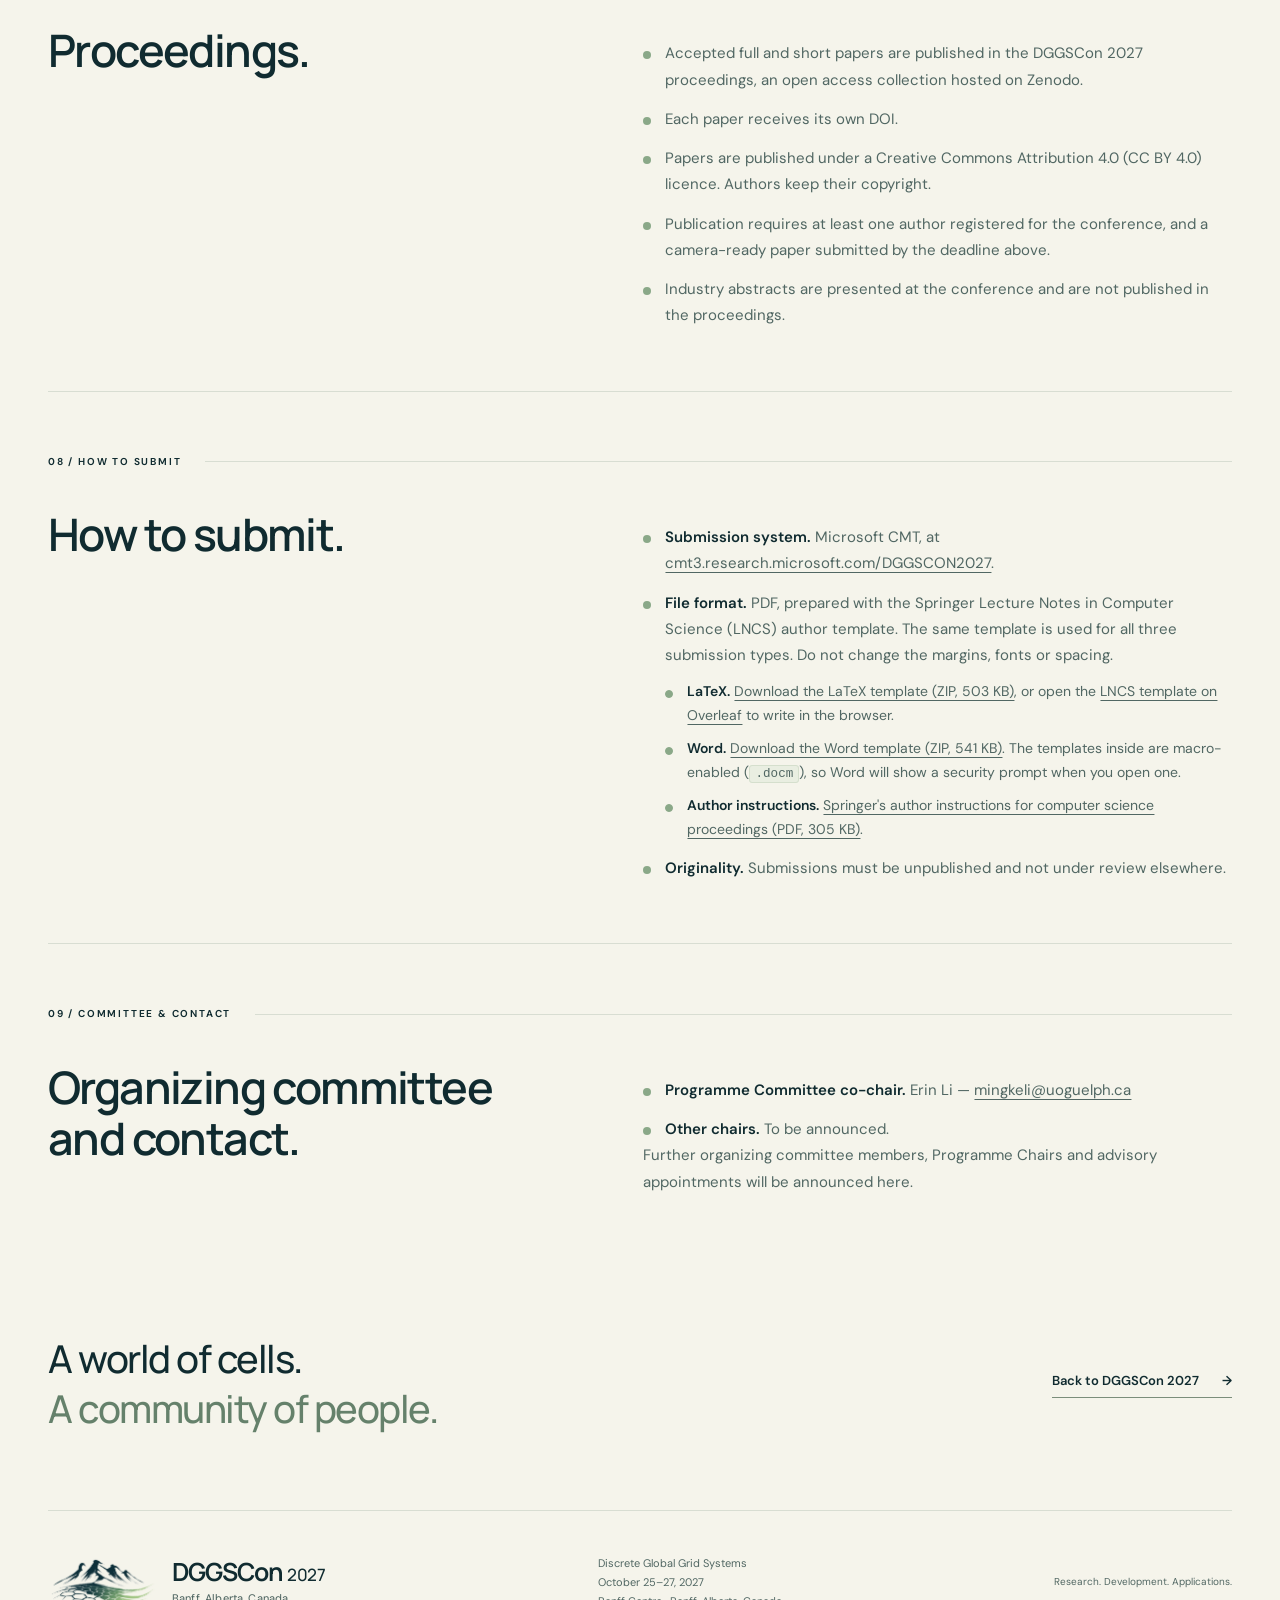
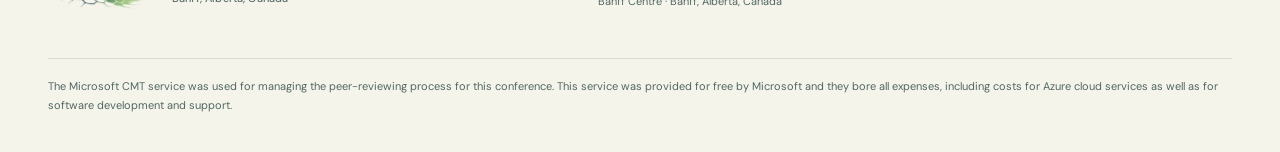
==== commit 1a464b80: "Host the Springer LNCS templates and link them for download Co-Authored-By: Claude Opus 5 <noreply@a" ====
--- a/docs/call-for-participation.html
+++ b/docs/call-for-participation.html
@@ -10,7 +10,7 @@
   <meta property="og:type" content="website">
   <title>Call for Participation — DGGSCon 2027</title>
   <link rel="icon" href="assets/dggscon-logo.png" type="image/png">
-  <link rel="stylesheet" href="assets/styles.css?v=6">
+  <link rel="stylesheet" href="assets/styles.css?v=7">
 </head>
 <body>
   <a class="skip-link" href="#main">Skip to content</a>
@@ -208,8 +208,9 @@
             <li><strong>Submission system.</strong> Microsoft CMT, at <a class="inline-link" href="https://cmt3.research.microsoft.com/DGGSCON2027">cmt3.research.microsoft.com/DGGSCON2027</a>.</li>
             <li><strong>File format.</strong> PDF, prepared with the Springer Lecture Notes in Computer Science (LNCS) author template. The same template is used for all three submission types. Do not change the margins, fonts or spacing.
               <ul class="cfp-sublist">
-                <li><strong>LaTeX.</strong> Download <a class="inline-link" href="https://mirrors.ctan.org/macros/latex/contrib/llncs.zip">llncs.zip from CTAN</a>, or open the <a class="inline-link" href="https://www.overleaf.com/latex/templates/springer-lecture-notes-in-computer-science/kzwwpvhwnvfj">LNCS template on Overleaf</a> to write in the browser.</li>
-                <li><strong>Word.</strong> Download the LNCS Word template from the <a class="inline-link" href="https://www.springer.com/gp/computer-science/lncs/conference-proceedings-guidelines">Springer conference proceedings guidelines</a>.</li>
+                <li><strong>LaTeX.</strong> <a class="inline-link" href="assets/templates/springer-lncs-latex-proceedings-2026-09-03.zip" download>Download the LaTeX template (ZIP, 503 KB)</a>, or open the <a class="inline-link" href="https://www.overleaf.com/latex/templates/springer-lecture-notes-in-computer-science/kzwwpvhwnvfj">LNCS template on Overleaf</a> to write in the browser.</li>
+                <li><strong>Word.</strong> <a class="inline-link" href="assets/templates/springer-lncs-word-proceedings-splnproc2510.zip" download>Download the Word template (ZIP, 541 KB)</a>. The templates inside are macro-enabled (<code>.docm</code>), so Word will show a security prompt when you open one.</li>
+                <li><strong>Author instructions.</strong> <a class="inline-link" href="assets/templates/springer-lncs-author-instructions.pdf">Springer's author instructions for computer science proceedings (PDF, 305 KB)</a>.</li>
               </ul>
             </li>
             <li><strong>Originality.</strong> Submissions must be unpublished and not under review elsewhere.</li>
--- a/docs/assets/styles.css
+++ b/docs/assets/styles.css
@@ -126,3 +126,4 @@
 .cfp-sublist li{position:relative;padding-left:22px;font-size:14px;color:var(--muted);line-height:1.7}
 .cfp-sublist li::before{content:"";position:absolute;left:0;top:10px;width:6px;height:6px;border:1px solid #8aa888;border-radius:50%}
 @media(max-width:520px){.cfp-sublist li{font-size:13px}}
+.cfp-copy code{font-family:ui-monospace,'Cascadia Mono',Consolas,monospace;font-size:.9em;background:#e9eee1;border:1px solid #d5dfcd;border-radius:3px;padding:1px 5px}
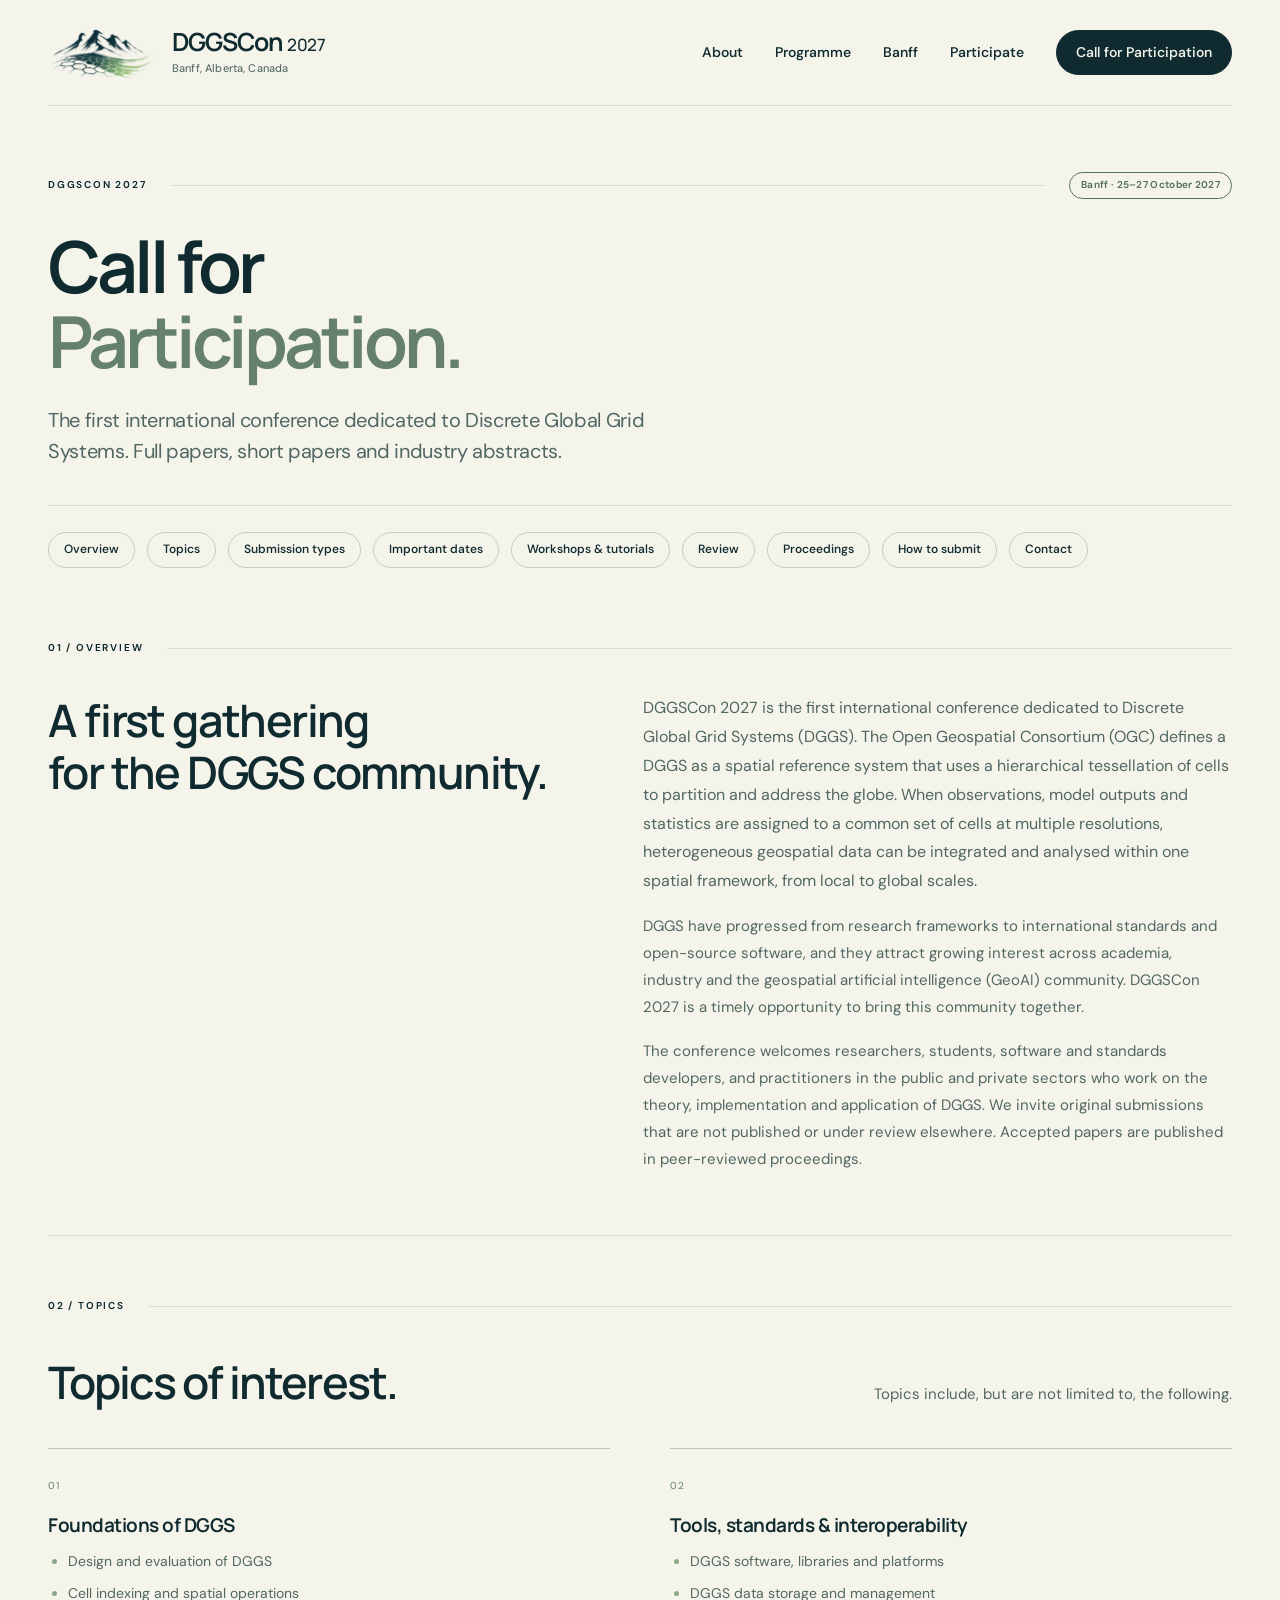
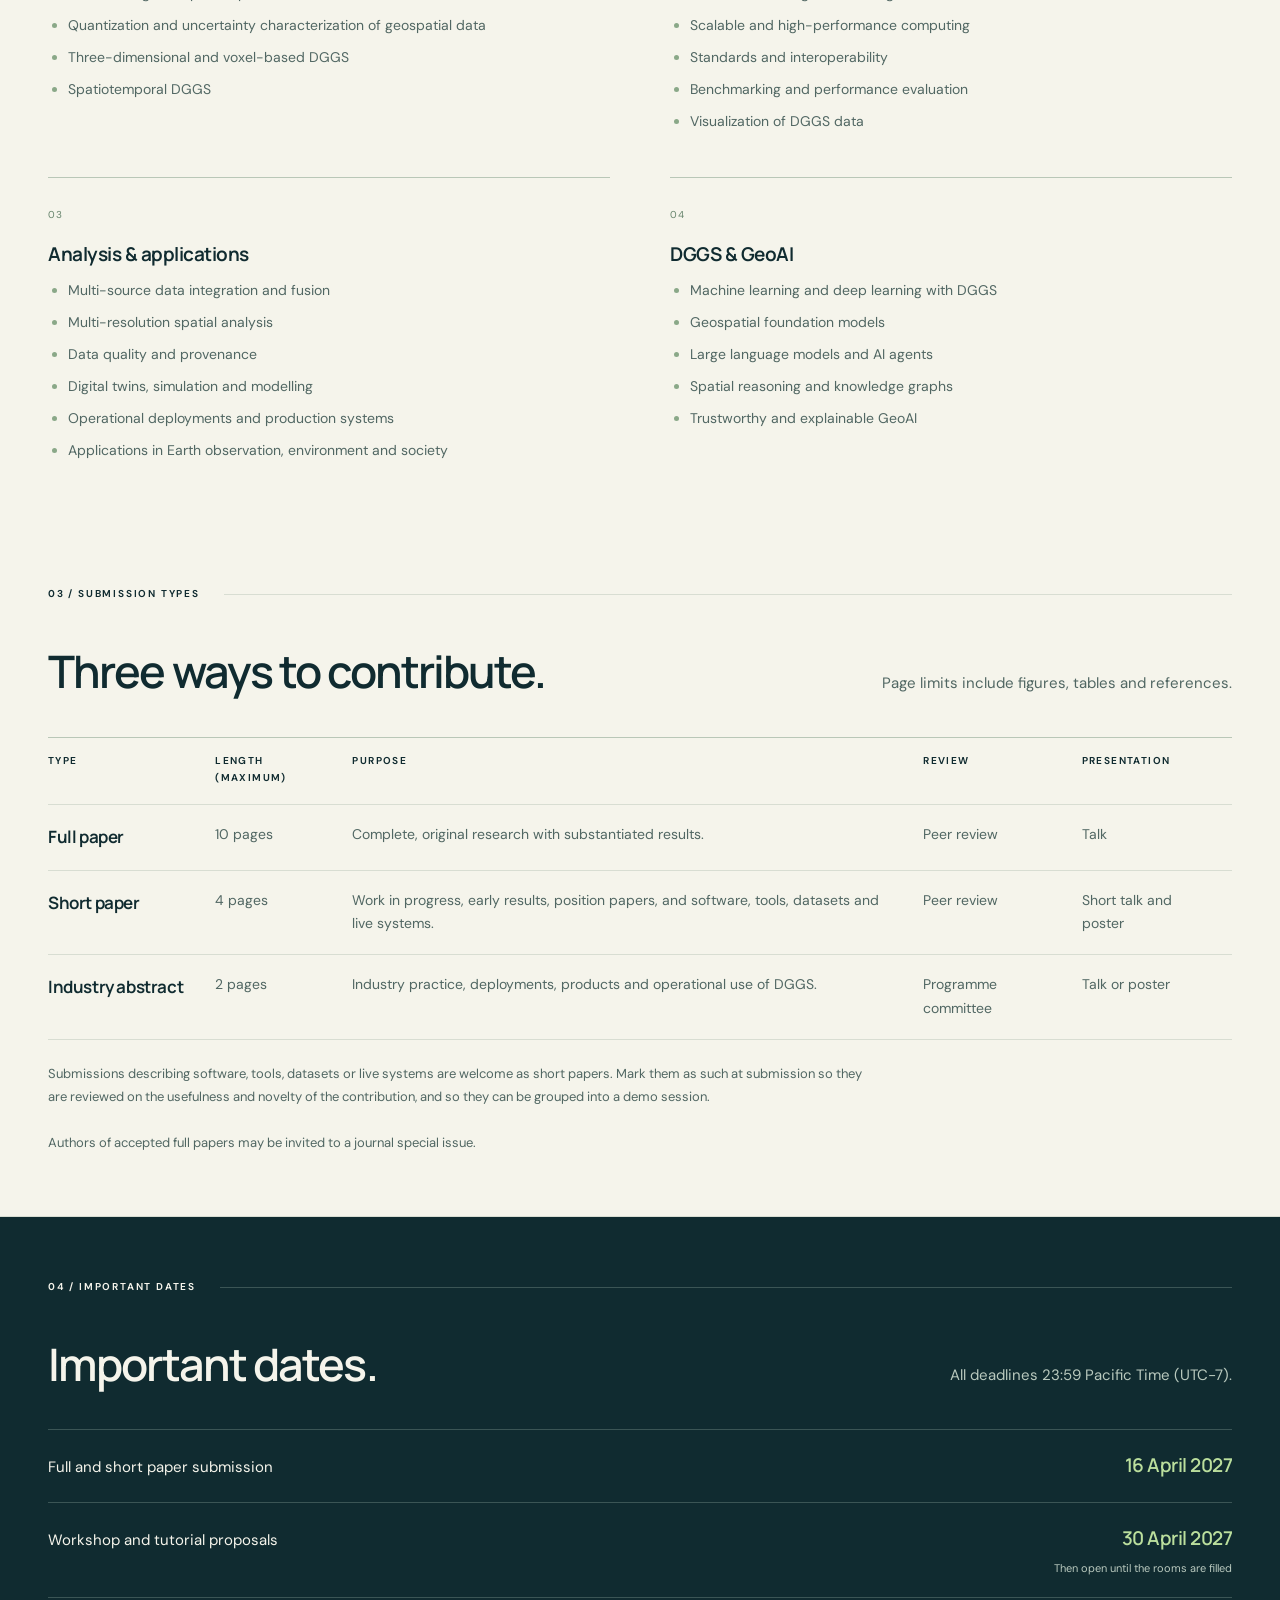
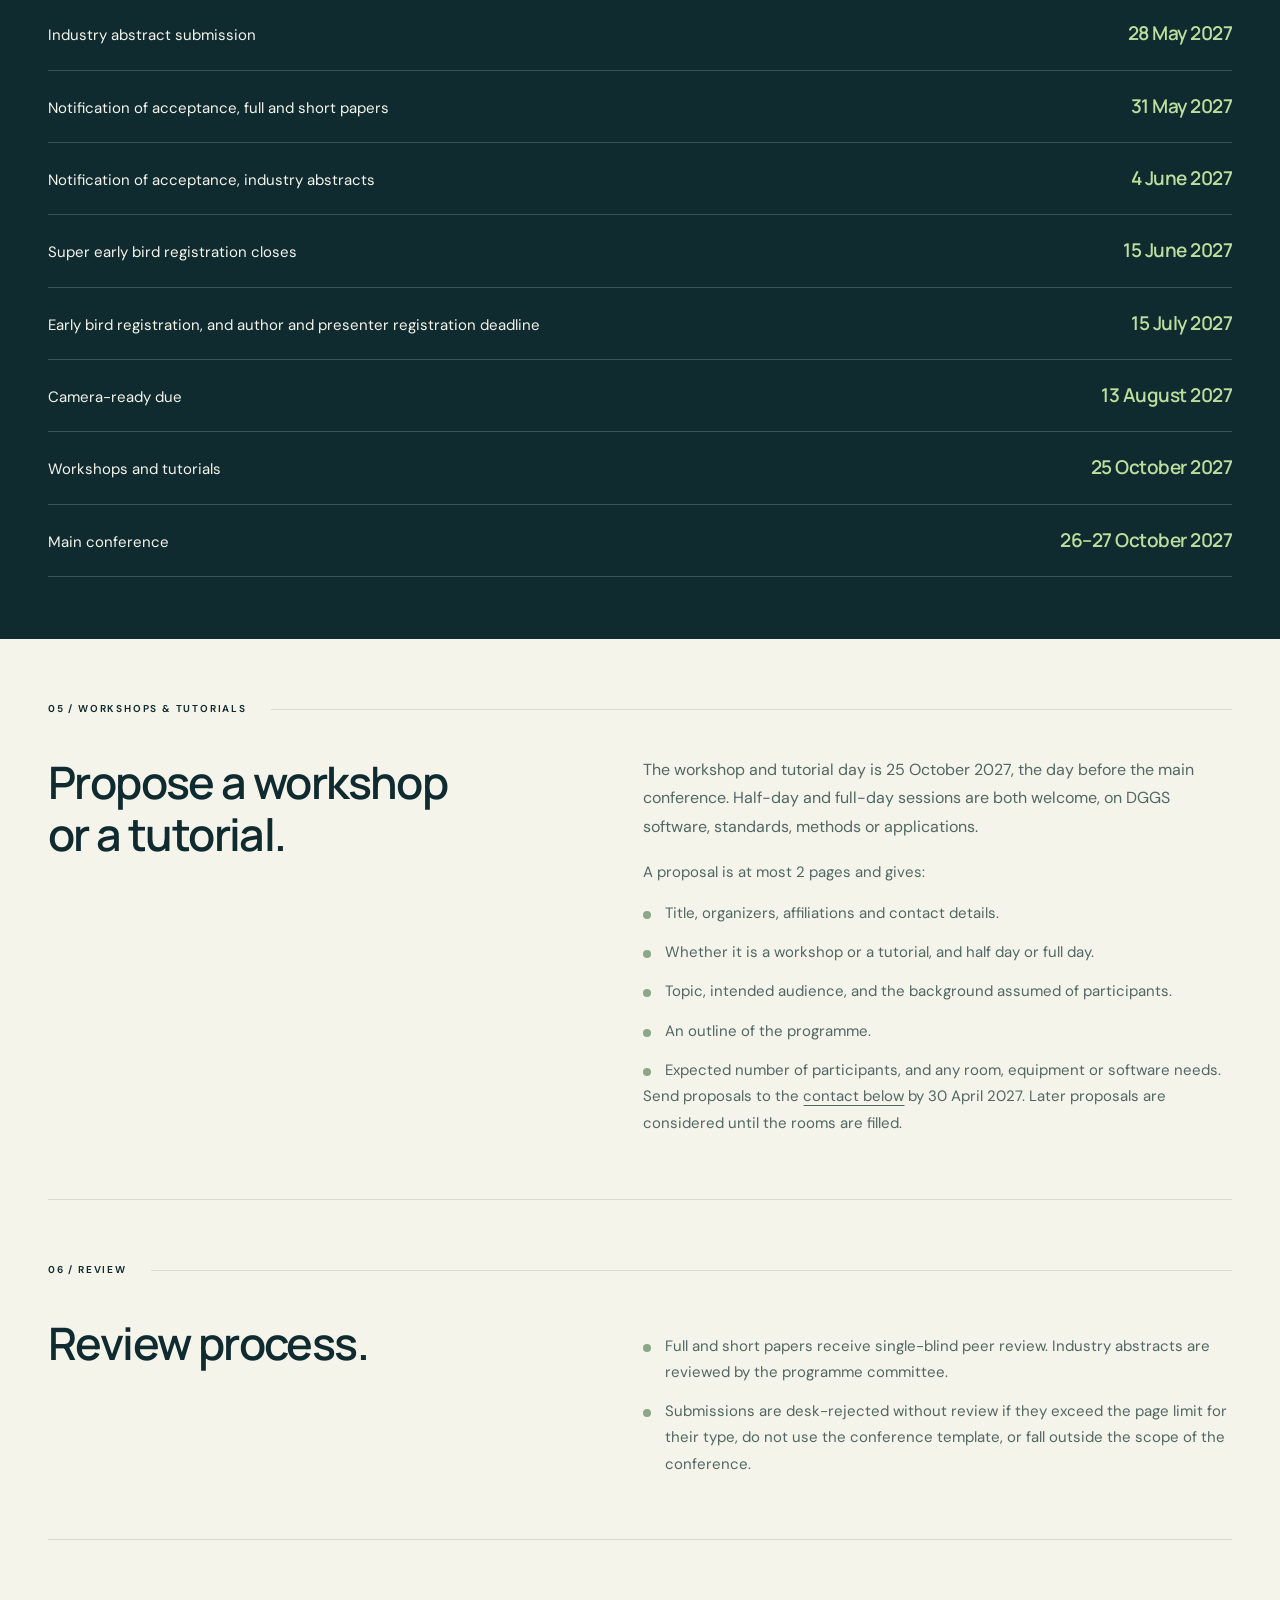
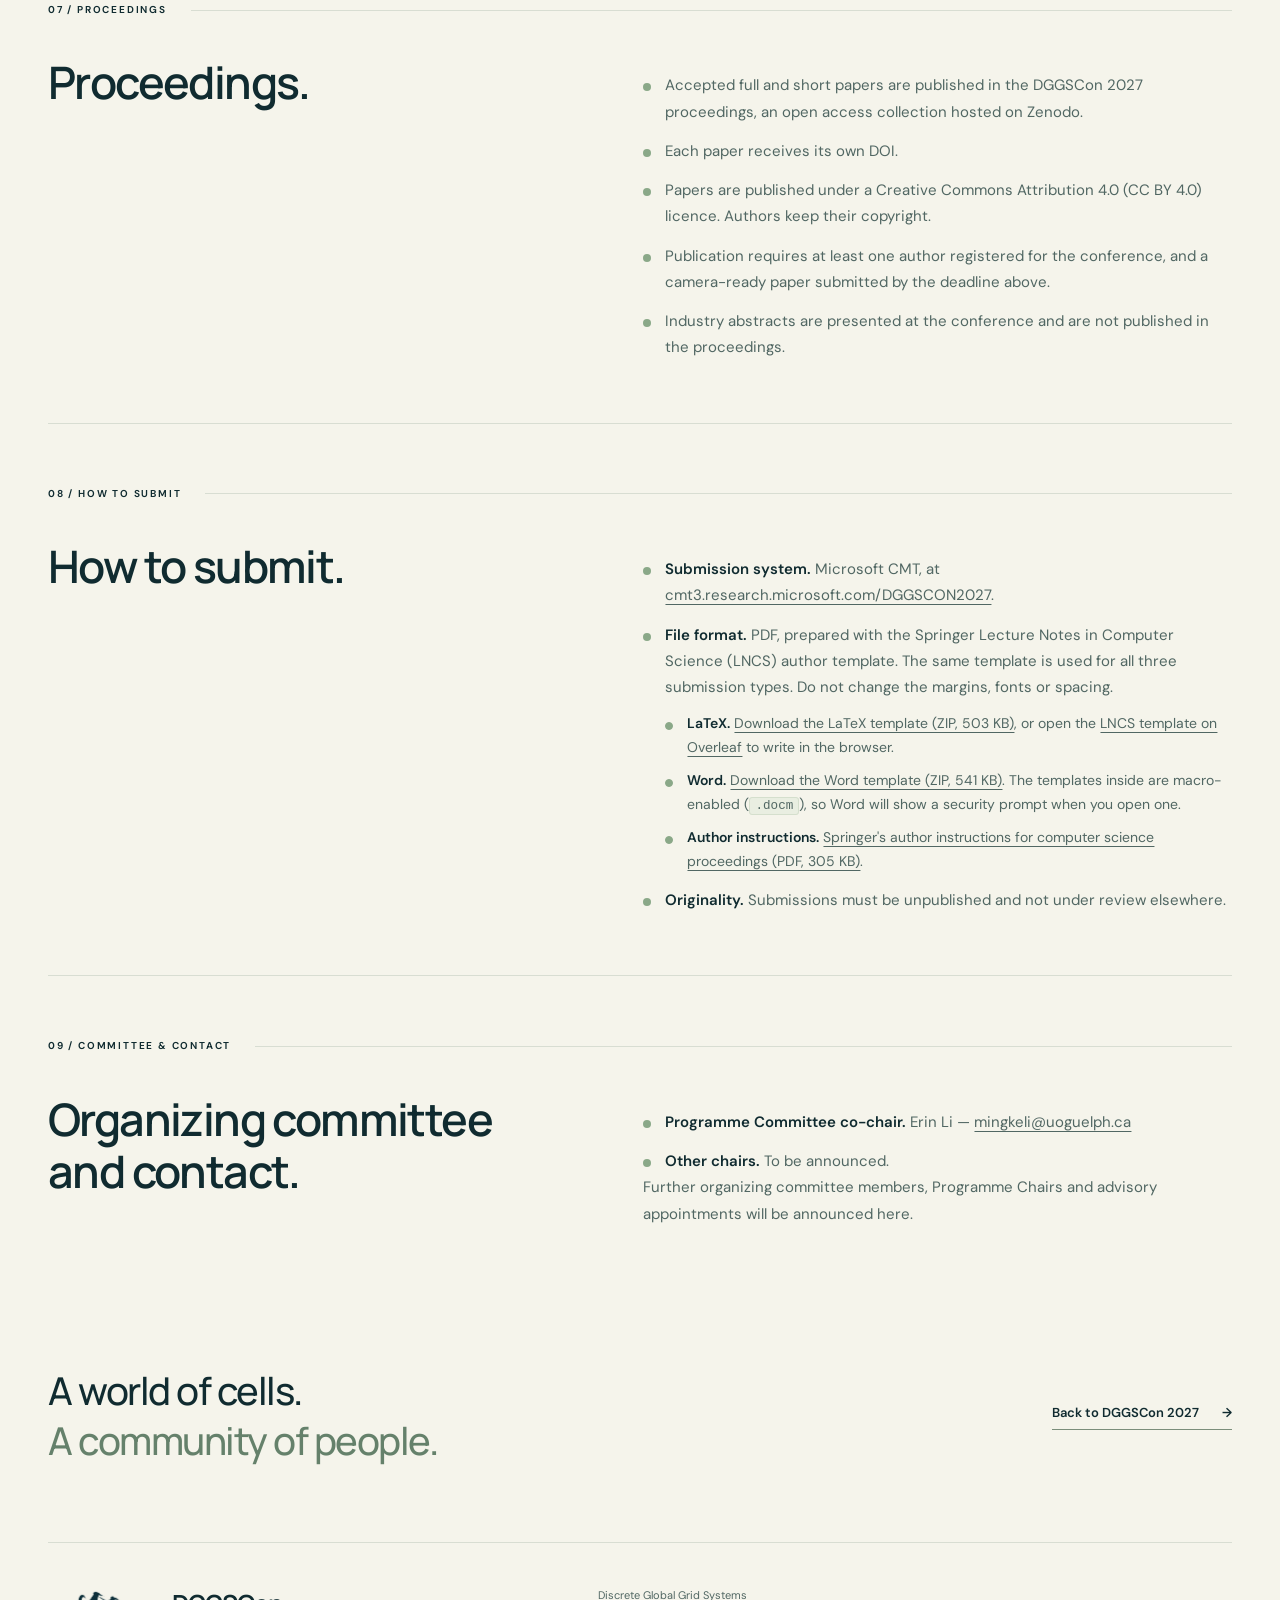
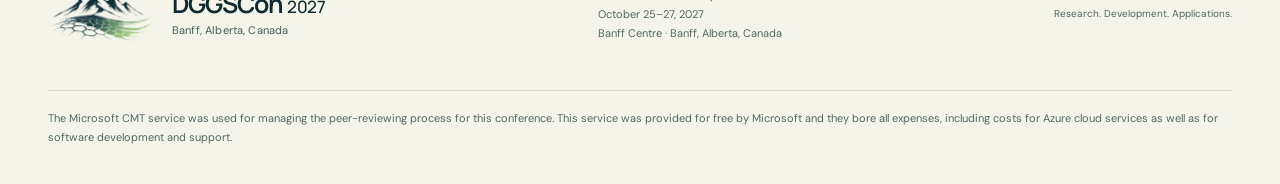
==== commit 9d9892f7: "Add operational deployments to the topics of interest Co-Authored-By: Claude Opus 5 <noreply@anthrop" ====
--- a/docs/call-for-participation.html
+++ b/docs/call-for-participation.html
@@ -96,6 +96,7 @@
             <li>Multi-resolution spatial analysis</li>
             <li>Data quality and provenance</li>
             <li>Digital twins, simulation and modelling</li>
+            <li>Operational deployments and production systems</li>
             <li>Applications in Earth observation, environment and society</li>
           </ul>
         </article>
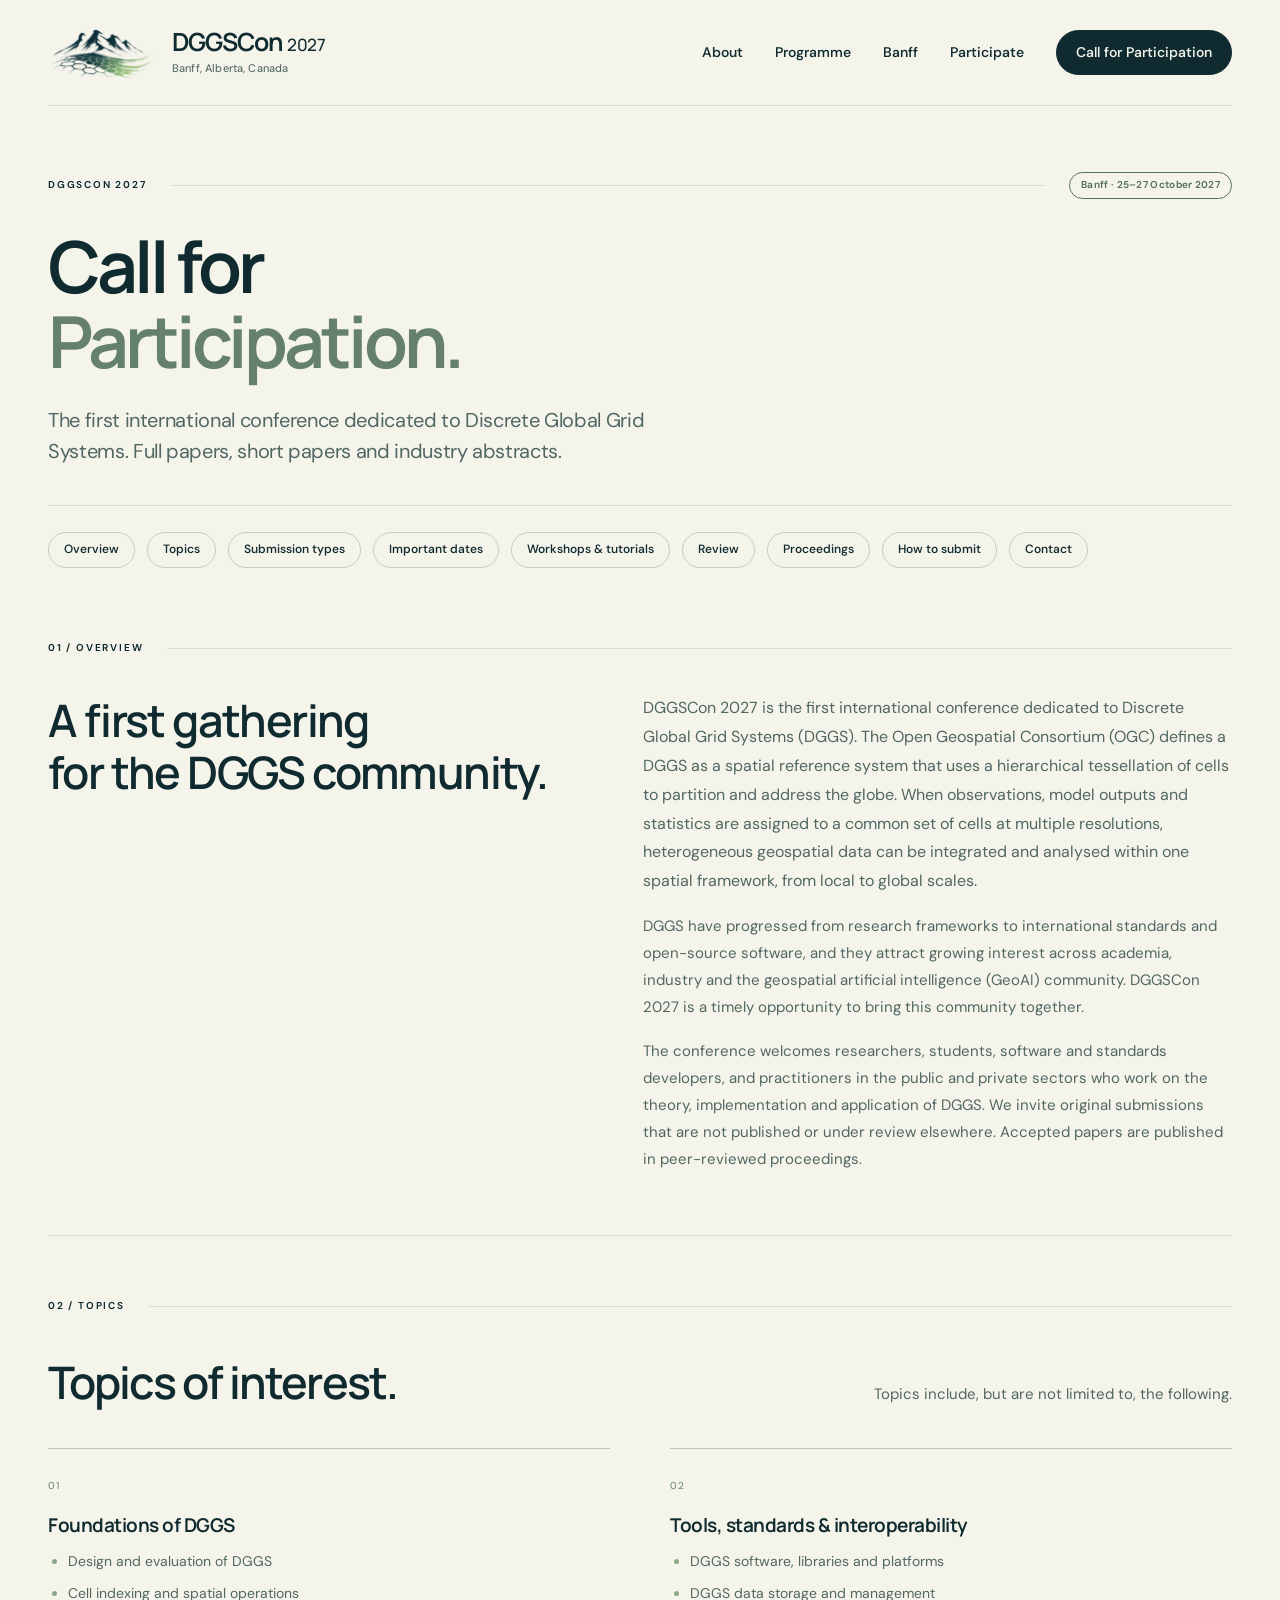
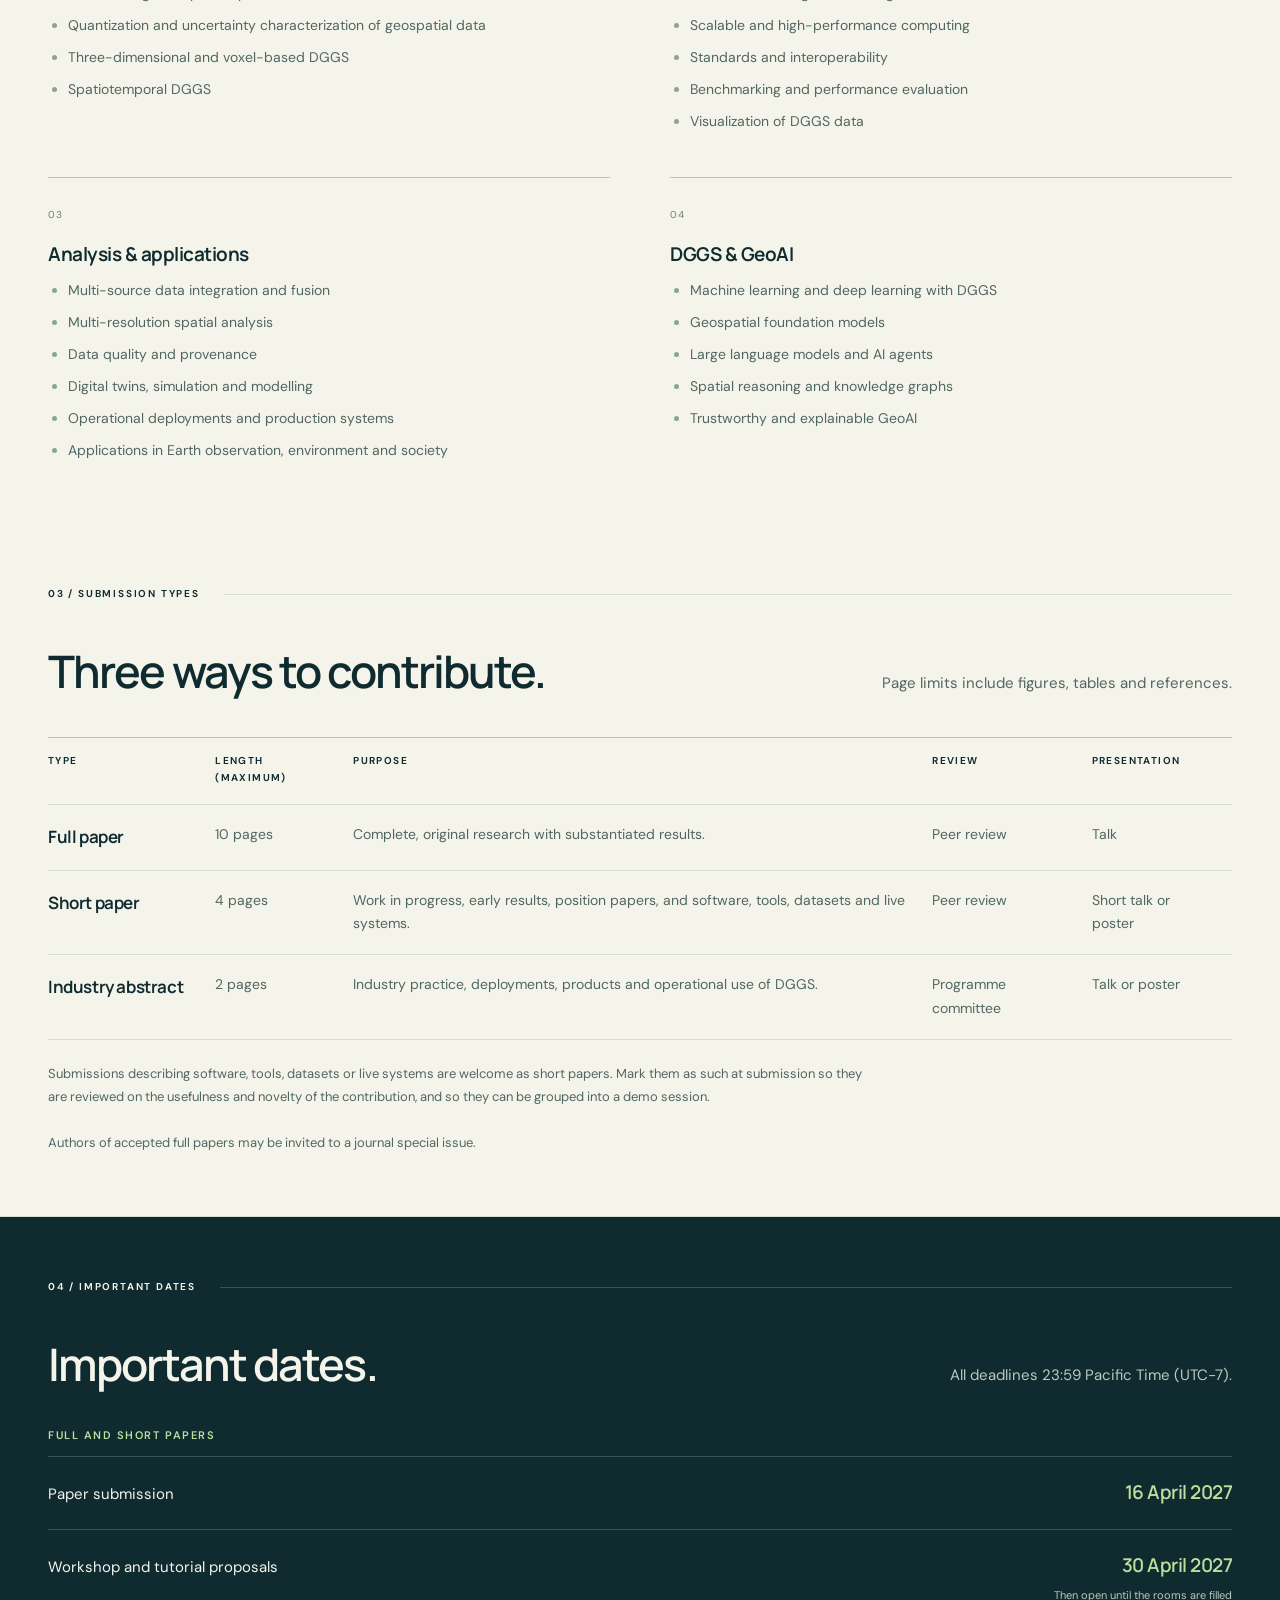
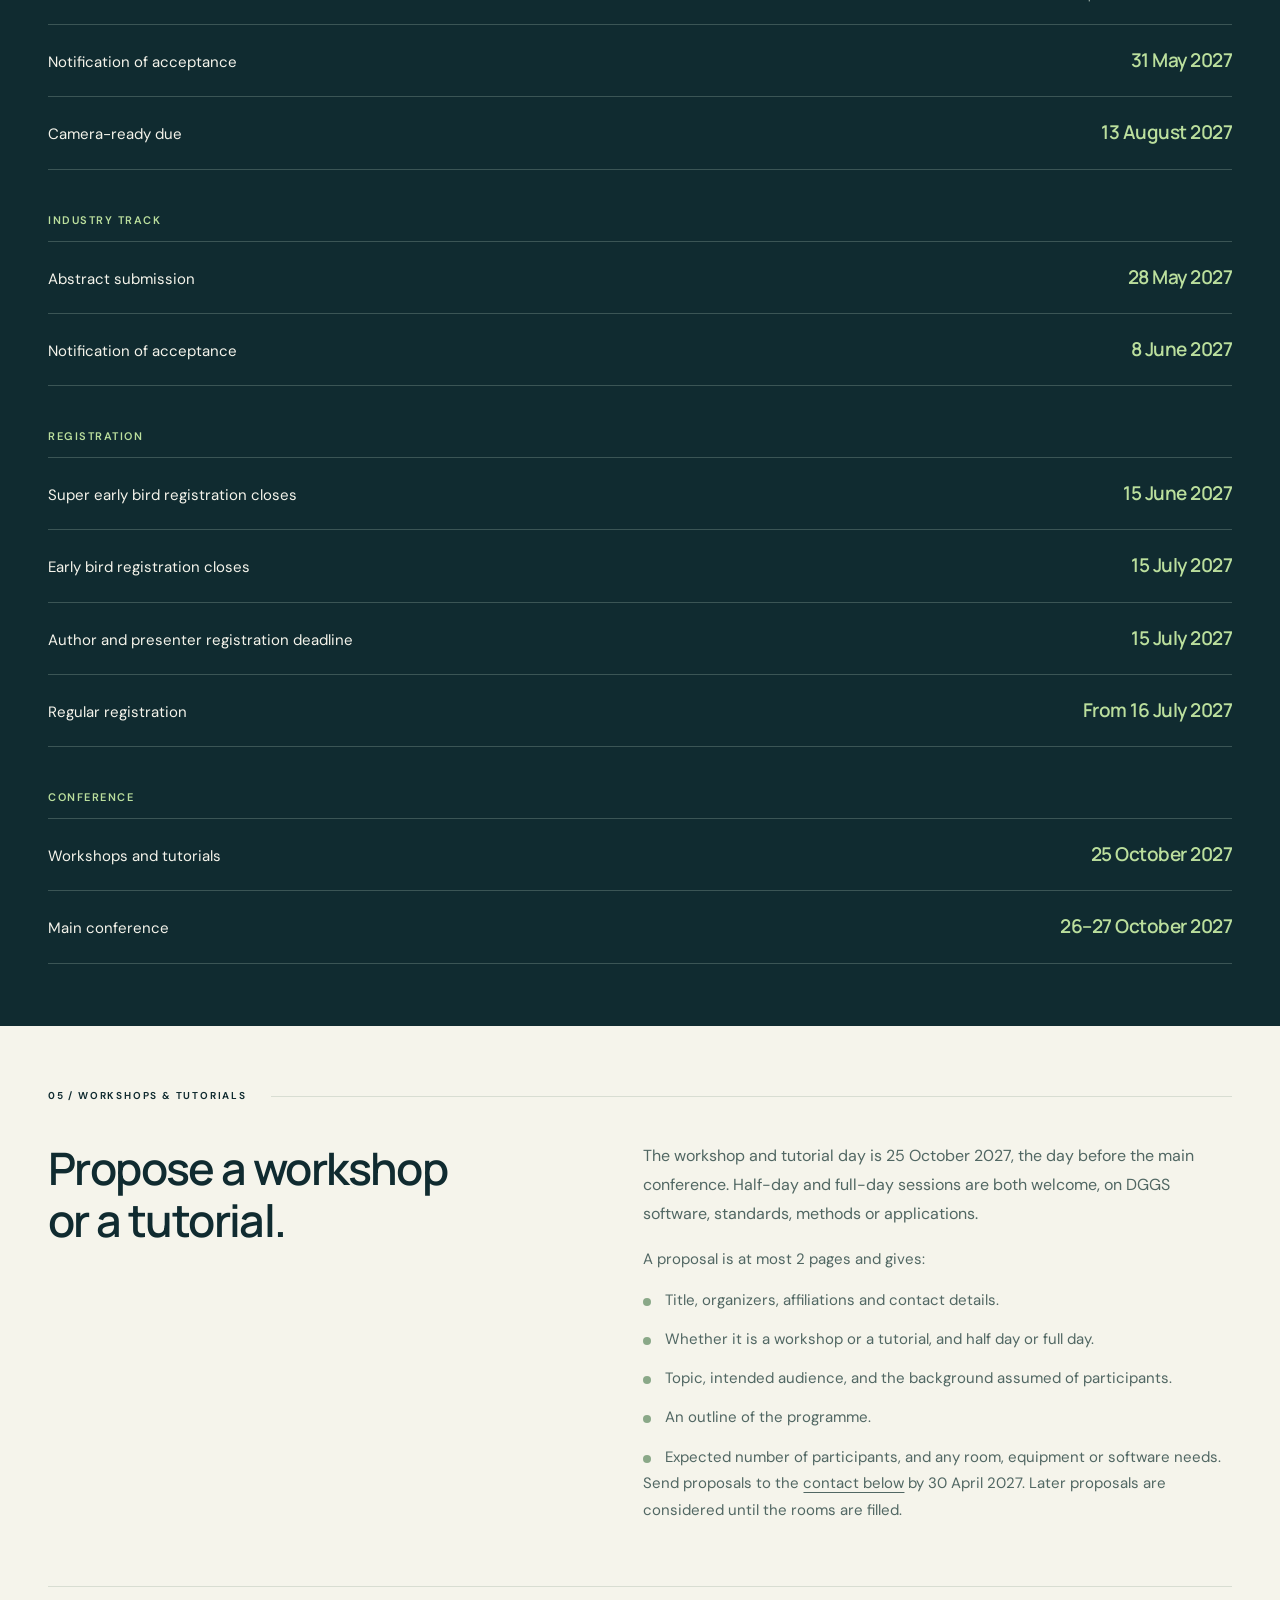
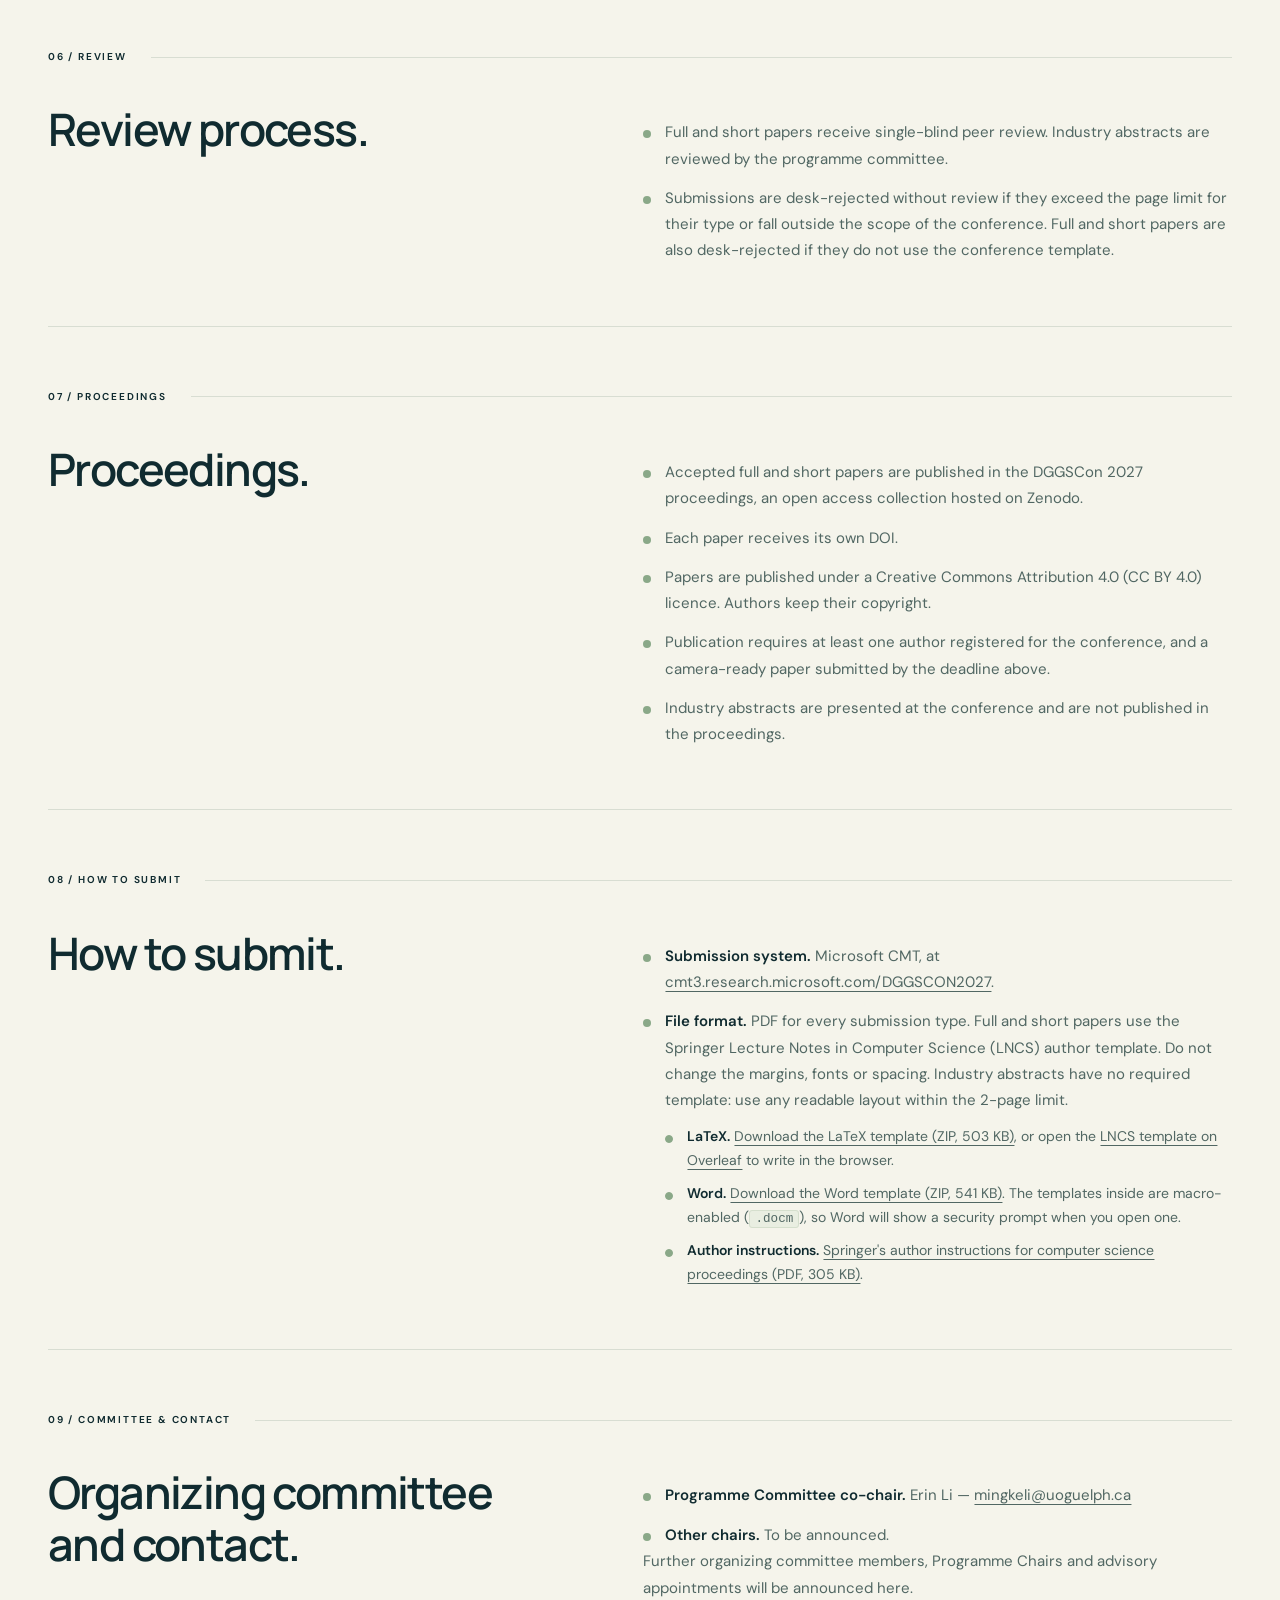
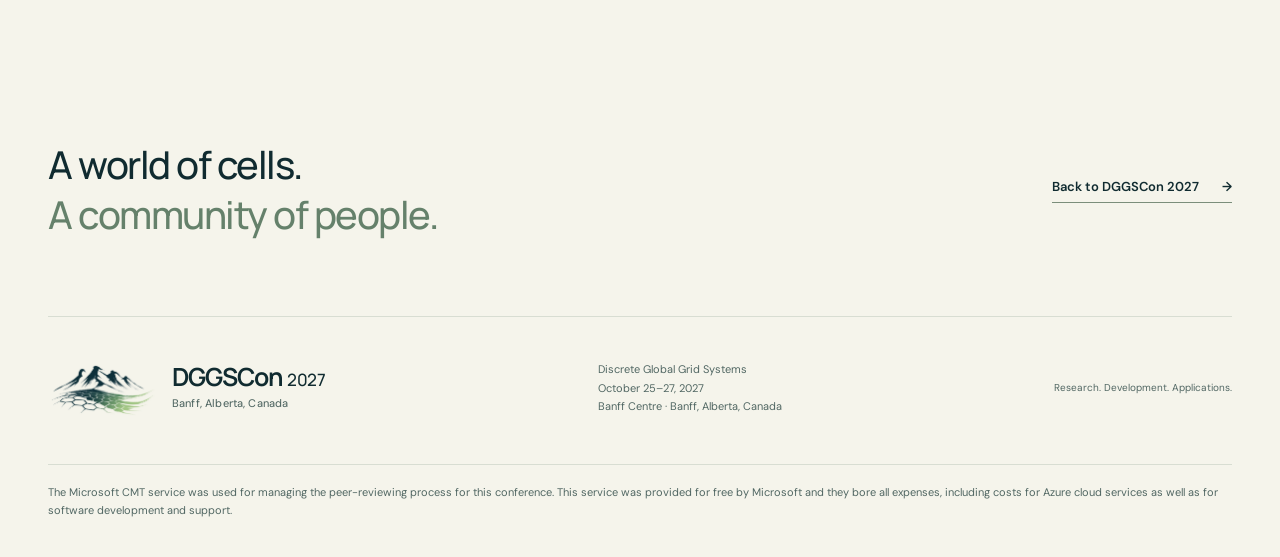
==== commit 7dd3c23a: "Group the important dates and free the industry abstract format Co-Authored-By: Claude Opus 5 <norep" ====
--- a/docs/call-for-participation.html
+++ b/docs/call-for-participation.html
@@ -124,7 +124,7 @@
           </thead>
           <tbody>
             <tr><th scope="row">Full paper</th><td>10 pages</td><td>Complete, original research with substantiated results.</td><td>Peer review</td><td>Talk</td></tr>
-            <tr><th scope="row">Short paper</th><td>4 pages</td><td>Work in progress, early results, position papers, and software, tools, datasets and live systems.</td><td>Peer review</td><td>Short talk and poster</td></tr>
+            <tr><th scope="row">Short paper</th><td>4 pages</td><td>Work in progress, early results, position papers, and software, tools, datasets and live systems.</td><td>Peer review</td><td>Short talk or poster</td></tr>
             <tr><th scope="row">Industry abstract</th><td>2 pages</td><td>Industry practice, deployments, products and operational use of DGGS.</td><td>Programme committee</td><td>Talk or poster</td></tr>
           </tbody>
         </table>
@@ -137,15 +137,27 @@
       <div class="shell">
         <div class="section-label"><span>04 / IMPORTANT DATES</span><span class="fine-rule" aria-hidden="true"></span></div>
         <div class="section-intro"><h2 id="dates-title">Important dates.</h2><p>All deadlines 23:59 Pacific Time (UTC−7).</p></div>
-        <dl class="cfp-dates-list">
-          <div><dt>Full and short paper submission</dt><dd>16 April 2027</dd></div>
+        <h3 class="cfp-dates-heading">Full and short papers</h3>
+        <dl class="cfp-dates-list">
+          <div><dt>Paper submission</dt><dd>16 April 2027</dd></div>
           <div><dt>Workshop and tutorial proposals</dt><dd>30 April 2027<span>Then open until the rooms are filled</span></dd></div>
-          <div><dt>Industry abstract submission</dt><dd>28 May 2027</dd></div>
-          <div><dt>Notification of acceptance, full and short papers</dt><dd>31 May 2027</dd></div>
-          <div><dt>Notification of acceptance, industry abstracts</dt><dd>4 June 2027</dd></div>
+          <div><dt>Notification of acceptance</dt><dd>31 May 2027</dd></div>
+          <div><dt>Camera-ready due</dt><dd>13 August 2027</dd></div>
+        </dl>
+        <h3 class="cfp-dates-heading">Industry track</h3>
+        <dl class="cfp-dates-list">
+          <div><dt>Abstract submission</dt><dd>28 May 2027</dd></div>
+          <div><dt>Notification of acceptance</dt><dd>8 June 2027</dd></div>
+        </dl>
+        <h3 class="cfp-dates-heading">Registration</h3>
+        <dl class="cfp-dates-list">
           <div><dt>Super early bird registration closes</dt><dd>15 June 2027</dd></div>
-          <div><dt>Early bird registration, and author and presenter registration deadline</dt><dd>15 July 2027</dd></div>
-          <div><dt>Camera-ready due</dt><dd>13 August 2027</dd></div>
+          <div><dt>Early bird registration closes</dt><dd>15 July 2027</dd></div>
+          <div><dt>Author and presenter registration deadline</dt><dd>15 July 2027</dd></div>
+          <div><dt>Regular registration</dt><dd>From 16 July 2027</dd></div>
+        </dl>
+        <h3 class="cfp-dates-heading">Conference</h3>
+        <dl class="cfp-dates-list">
           <div><dt>Workshops and tutorials</dt><dd>25 October 2027</dd></div>
           <div><dt>Main conference</dt><dd>26–27 October 2027</dd></div>
         </dl>
@@ -178,7 +190,7 @@
         <div class="cfp-copy">
           <ul class="cfp-list">
             <li>Full and short papers receive single-blind peer review. Industry abstracts are reviewed by the programme committee.</li>
-            <li>Submissions are desk-rejected without review if they exceed the page limit for their type, do not use the conference template, or fall outside the scope of the conference.</li>
+            <li>Submissions are desk-rejected without review if they exceed the page limit for their type or fall outside the scope of the conference. Full and short papers are also desk-rejected if they do not use the conference template.</li>
           </ul>
         </div>
       </div>
@@ -207,14 +219,13 @@
         <div class="cfp-copy">
           <ul class="cfp-list">
             <li><strong>Submission system.</strong> Microsoft CMT, at <a class="inline-link" href="https://cmt3.research.microsoft.com/DGGSCON2027">cmt3.research.microsoft.com/DGGSCON2027</a>.</li>
-            <li><strong>File format.</strong> PDF, prepared with the Springer Lecture Notes in Computer Science (LNCS) author template. The same template is used for all three submission types. Do not change the margins, fonts or spacing.
+            <li><strong>File format.</strong> PDF for every submission type. Full and short papers use the Springer Lecture Notes in Computer Science (LNCS) author template. Do not change the margins, fonts or spacing. Industry abstracts have no required template: use any readable layout within the 2-page limit.
               <ul class="cfp-sublist">
                 <li><strong>LaTeX.</strong> <a class="inline-link" href="assets/templates/springer-lncs-latex-proceedings-2026-09-03.zip" download>Download the LaTeX template (ZIP, 503 KB)</a>, or open the <a class="inline-link" href="https://www.overleaf.com/latex/templates/springer-lecture-notes-in-computer-science/kzwwpvhwnvfj">LNCS template on Overleaf</a> to write in the browser.</li>
                 <li><strong>Word.</strong> <a class="inline-link" href="assets/templates/springer-lncs-word-proceedings-splnproc2510.zip" download>Download the Word template (ZIP, 541 KB)</a>. The templates inside are macro-enabled (<code>.docm</code>), so Word will show a security prompt when you open one.</li>
                 <li><strong>Author instructions.</strong> <a class="inline-link" href="assets/templates/springer-lncs-author-instructions.pdf">Springer's author instructions for computer science proceedings (PDF, 305 KB)</a>.</li>
               </ul>
             </li>
-            <li><strong>Originality.</strong> Submissions must be unpublished and not under review elsewhere.</li>
           </ul>
         </div>
       </div>
--- a/docs/assets/styles.css
+++ b/docs/assets/styles.css
@@ -95,6 +95,8 @@
 .cfp-dates .fine-rule{background:#3b5555}
 .cfp-dates .status-pill{color:var(--green)}
 .cfp-dates .section-intro>p{color:#b9c9be}
+.cfp-dates-heading{font-family:var(--font);font-size:11px;font-weight:600;letter-spacing:.14em;text-transform:uppercase;color:var(--green);margin:44px 0 14px}
+.cfp-dates-heading:first-of-type{margin-top:0}
 .cfp-dates-list{margin:0;border-top:1px solid #3b5555}
 .cfp-dates-list>div{display:flex;flex-wrap:wrap;align-items:baseline;justify-content:space-between;gap:12px 40px;padding-block:20px;border-bottom:1px solid #3b5555}
 .cfp-dates-list dt{font-size:15px;max-width:620px;line-height:1.6}
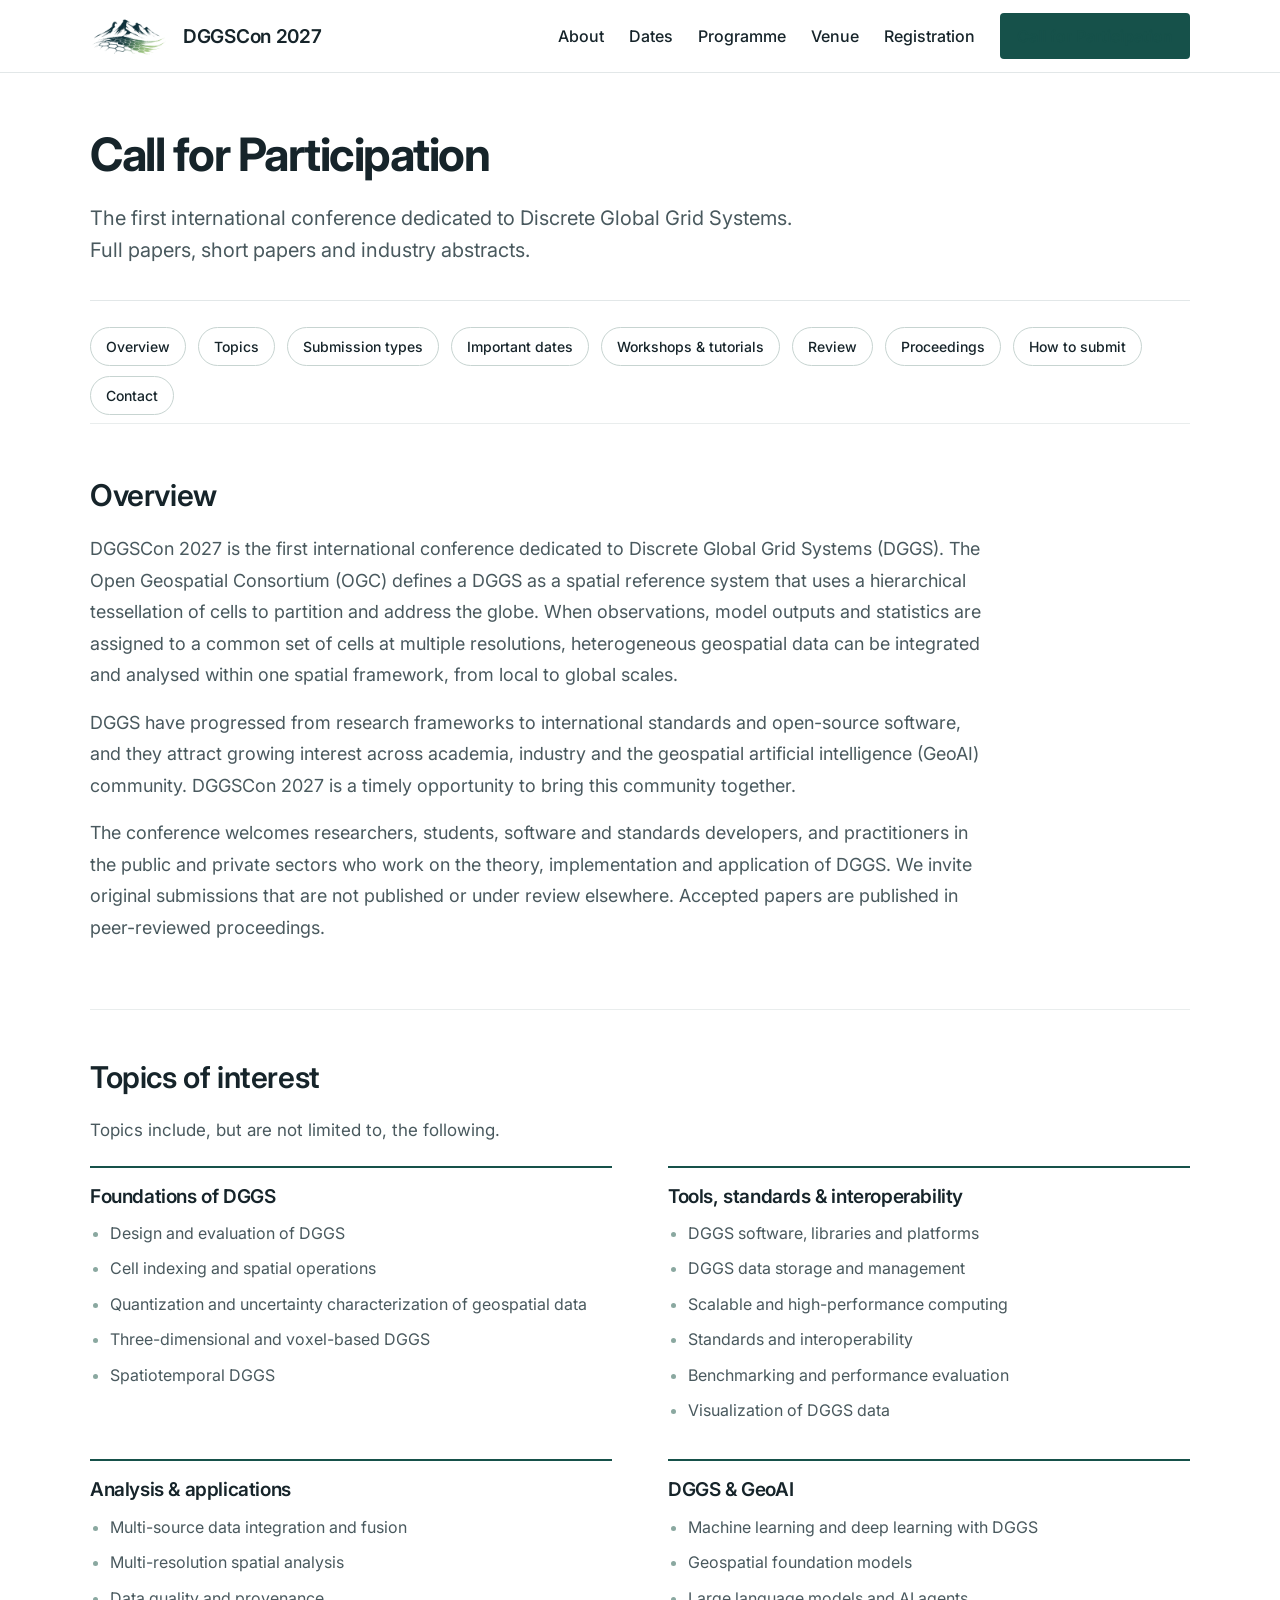
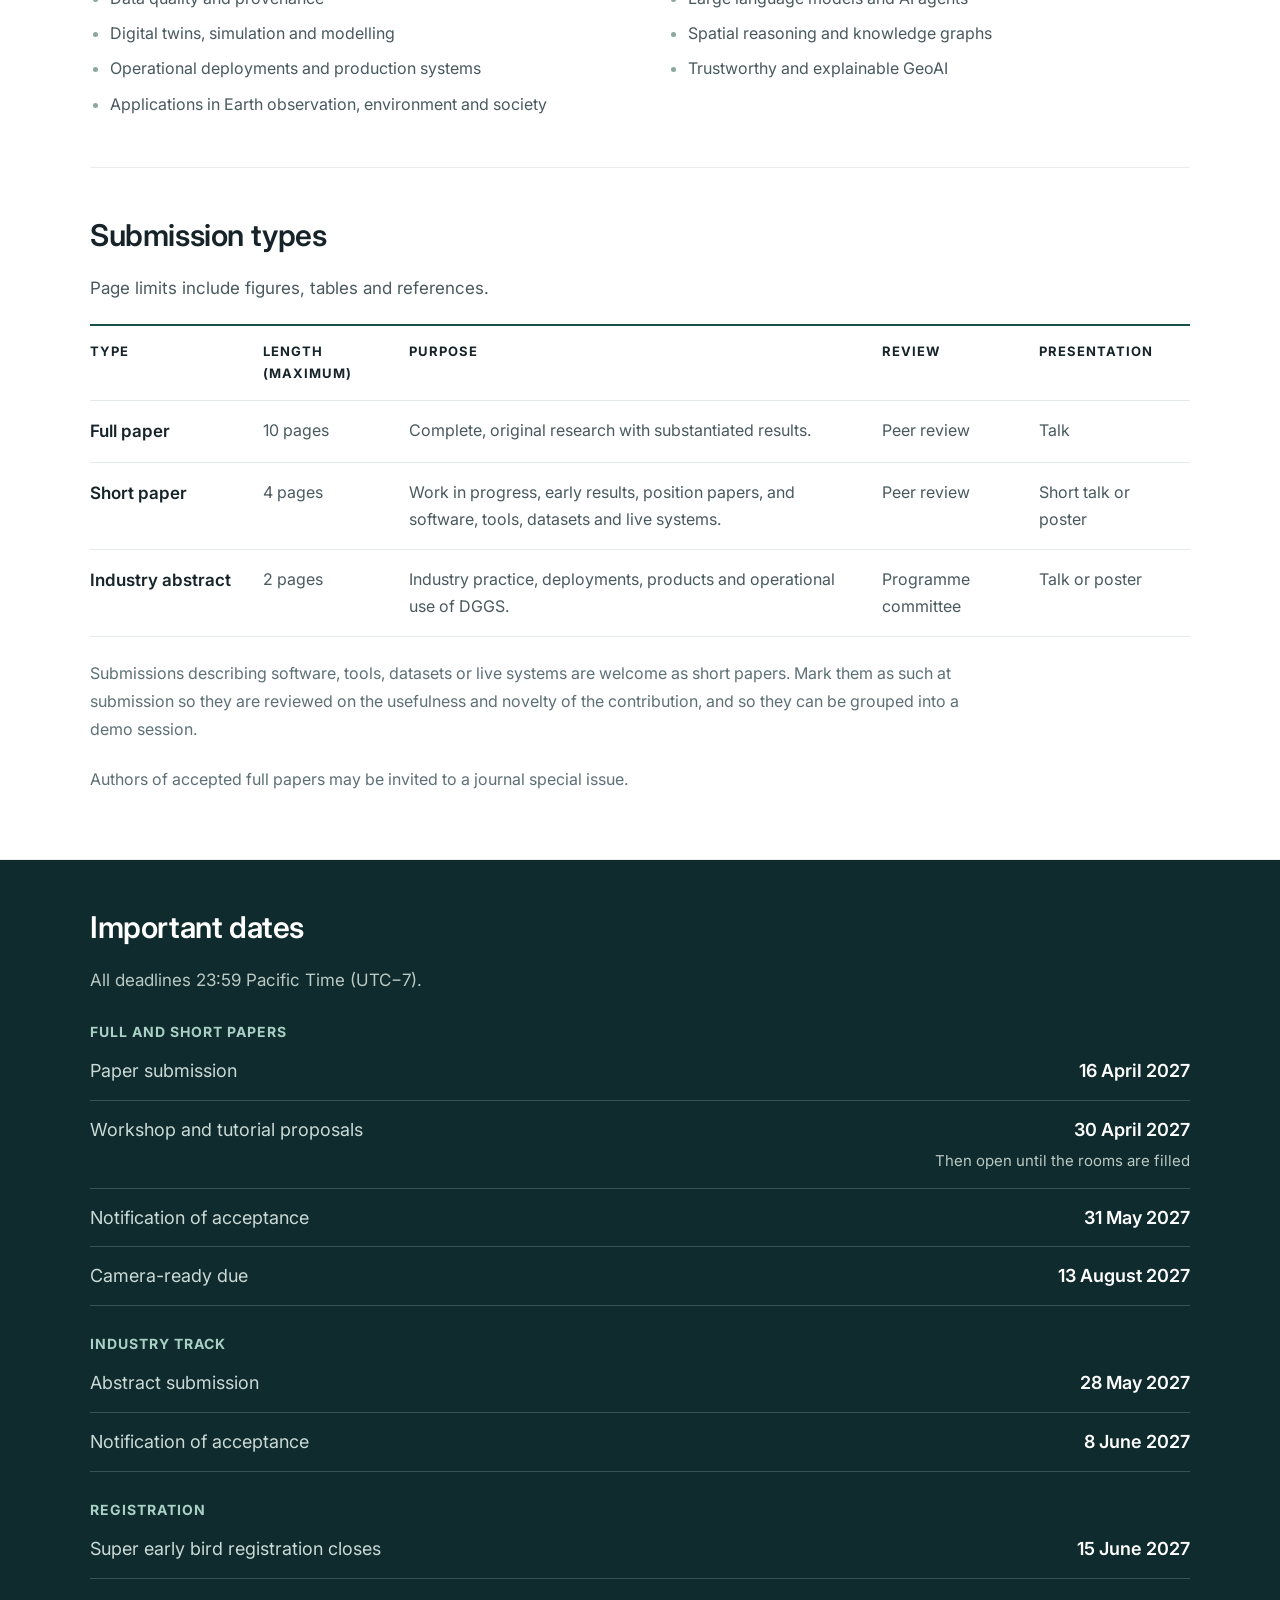
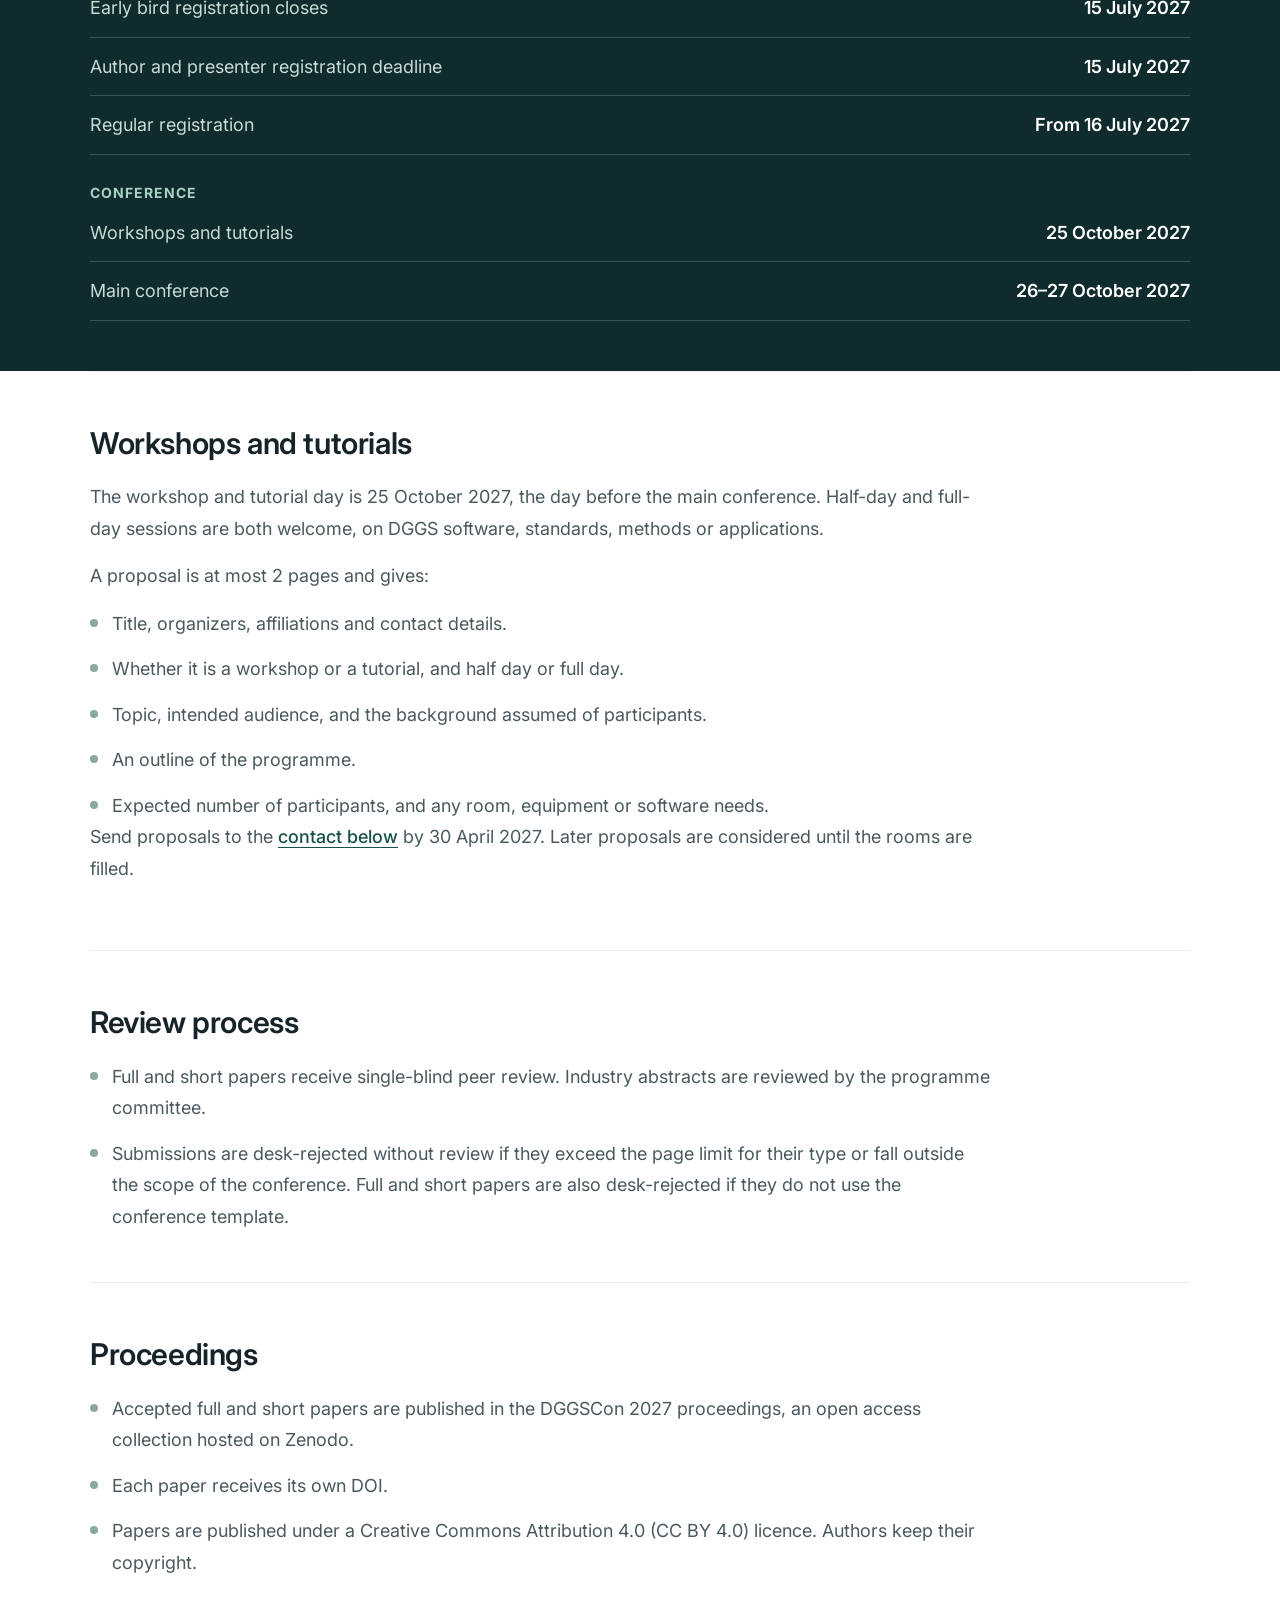
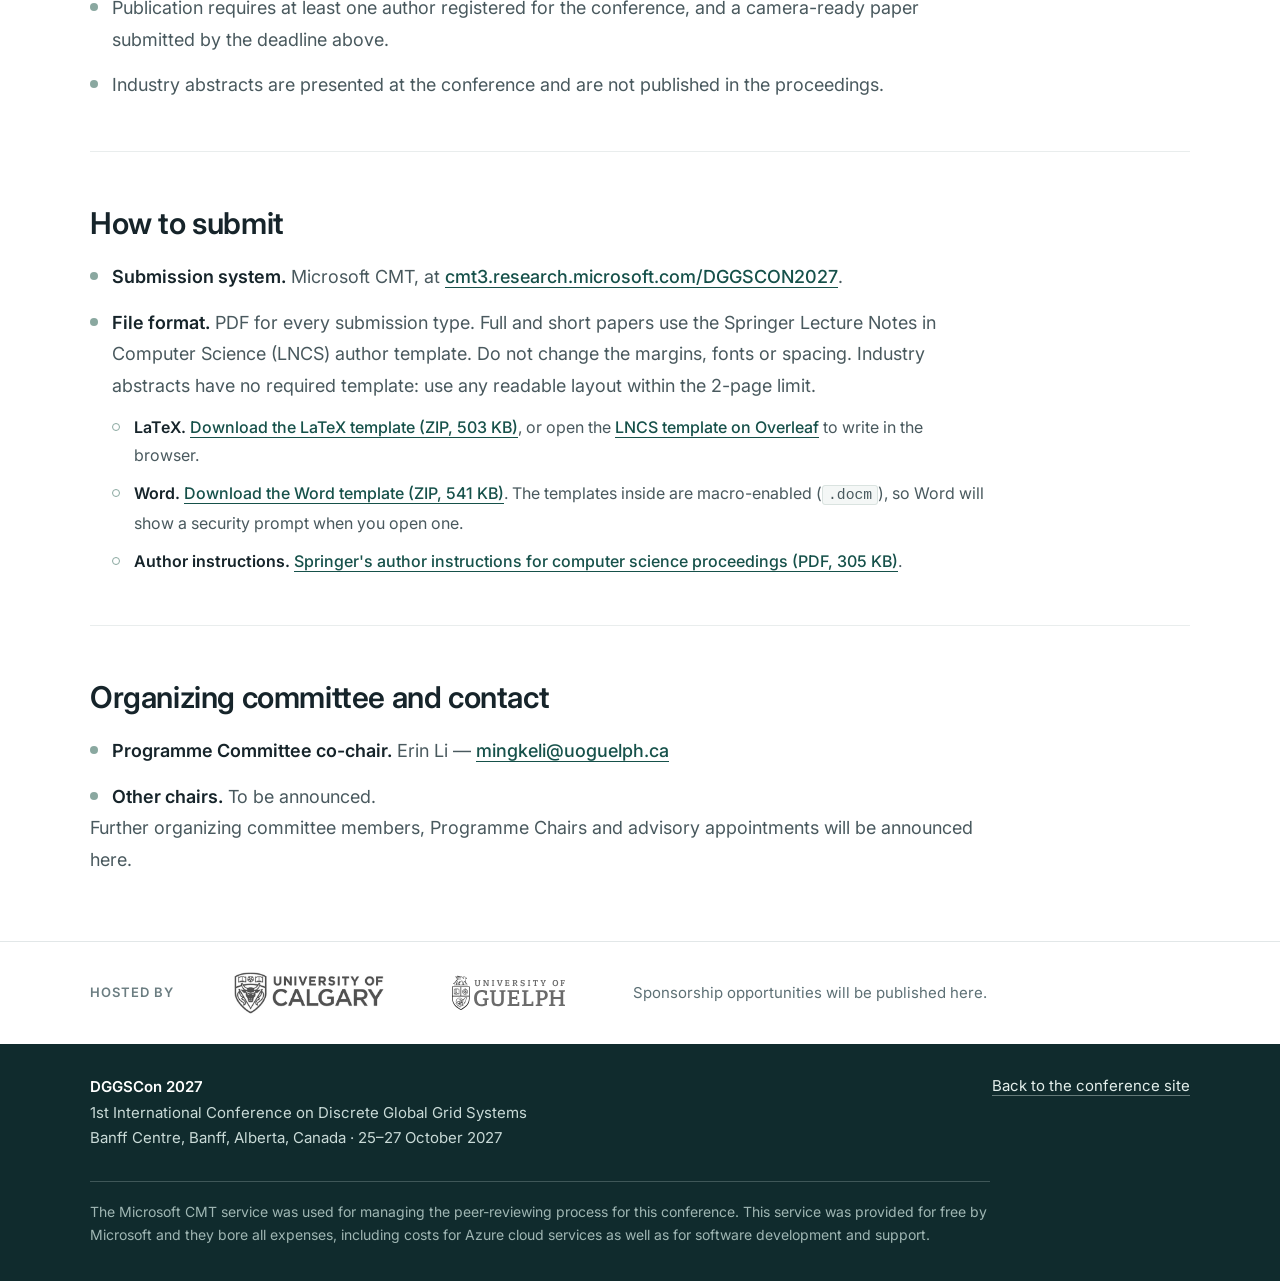
==== commit be9c82b0: "Rewrite the call for participation headings and restyle the page Co-Authored-By: Claude Opus 5 <nore" ====
--- a/docs/call-for-participation.html
+++ b/docs/call-for-participation.html
@@ -10,31 +10,30 @@
   <meta property="og:type" content="website">
   <title>Call for Participation — DGGSCon 2027</title>
   <link rel="icon" href="assets/dggscon-logo.png" type="image/png">
-  <link rel="stylesheet" href="assets/styles.css?v=7">
+  <link rel="stylesheet" href="assets/styles.css?v=8">
 </head>
 <body>
   <a class="skip-link" href="#main">Skip to content</a>
-  <header class="site-header shell">
-    <a class="brand brand-logo" href="index.html" aria-label="DGGSCon 2027 home">
-      <img src="assets/dggscon-logo.png" alt="" width="1774" height="887">
-      <span class="brand-details">
-        <span class="brand-name">DGGSCon <span class="brand-edition">2027</span></span>
-        <span class="brand-location">Banff, Alberta, Canada</span>
-      </span>
-    </a>
-    <nav aria-label="Main navigation">
-      <a href="index.html#about">About</a>
-      <a href="index.html#programme">Programme</a>
-      <a href="index.html#banff">Banff</a>
-      <a href="index.html#participate">Participate</a>
-      <a class="nav-button" href="call-for-participation.html" aria-current="page">Call for Participation</a>
-    </nav>
+  <header class="site-header">
+    <div class="shell">
+      <a class="brand" href="index.html">
+        <img src="assets/dggscon-logo.png" alt="" width="400" height="200">
+        <b>DGGSCon 2027</b>
+      </a>
+      <nav aria-label="Main navigation">
+        <a href="index.html#about">About</a>
+        <a href="index.html#dates">Dates</a>
+        <a href="index.html#programme">Programme</a>
+        <a href="index.html#venue">Venue</a>
+        <a href="index.html#registration">Registration</a>
+        <a class="cta" href="call-for-participation.html" aria-current="page">Call for Participation</a>
+      </nav>
+    </div>
   </header>
 
   <main id="main" class="cfp">
     <section class="cfp-head shell" aria-labelledby="cfp-title">
-      <div class="section-label"><span>DGGSCON 2027</span><span class="fine-rule" aria-hidden="true"></span><span class="status-pill">Banff · 25–27 October 2027</span></div>
-      <h1 id="cfp-title">Call for<br><span>Participation.</span></h1>
+      <h1 id="cfp-title">Call for Participation</h1>
       <p class="lead">The first international conference dedicated to Discrete Global Grid Systems. Full papers, short papers and industry abstracts.</p>
       <nav class="cfp-toc" aria-label="On this page">
         <a href="#overview">Overview</a>
@@ -50,9 +49,8 @@
     </section>
 
     <section id="overview" class="cfp-section shell" aria-labelledby="overview-title">
-      <div class="section-label"><span>01 / OVERVIEW</span><span class="fine-rule" aria-hidden="true"></span></div>
-      <div class="cfp-grid">
-        <h2 id="overview-title">A first gathering<br>for the DGGS community.</h2>
+      <div class="cfp-grid">
+        <h2 id="overview-title">Overview</h2>
         <div class="cfp-copy">
           <p>DGGSCon 2027 is the first international conference dedicated to Discrete Global Grid Systems (DGGS). The Open Geospatial Consortium (OGC) defines a DGGS as a spatial reference system that uses a hierarchical tessellation of cells to partition and address the globe. When observations, model outputs and statistics are assigned to a common set of cells at multiple resolutions, heterogeneous geospatial data can be integrated and analysed within one spatial framework, from local to global scales.</p>
           <p>DGGS have progressed from research frameworks to international standards and open-source software, and they attract growing interest across academia, industry and the geospatial artificial intelligence (GeoAI) community. DGGSCon 2027 is a timely opportunity to bring this community together.</p>
@@ -62,11 +60,9 @@
     </section>
 
     <section id="topics" class="cfp-section shell" aria-labelledby="topics-title">
-      <div class="section-label"><span>02 / TOPICS</span><span class="fine-rule" aria-hidden="true"></span></div>
-      <div class="section-intro"><h2 id="topics-title">Topics of interest.</h2><p>Topics include, but are not limited to, the following.</p></div>
+      <div class="section-intro"><h2 id="topics-title">Topics of interest</h2><p>Topics include, but are not limited to, the following.</p></div>
       <div class="cfp-topics">
         <article>
-          <span class="topic-number">01</span>
           <h3>Foundations of DGGS</h3>
           <ul>
             <li>Design and evaluation of DGGS</li>
@@ -77,7 +73,6 @@
           </ul>
         </article>
         <article>
-          <span class="topic-number">02</span>
           <h3>Tools, standards &amp; interoperability</h3>
           <ul>
             <li>DGGS software, libraries and platforms</li>
@@ -89,7 +84,6 @@
           </ul>
         </article>
         <article>
-          <span class="topic-number">03</span>
           <h3>Analysis &amp; applications</h3>
           <ul>
             <li>Multi-source data integration and fusion</li>
@@ -101,7 +95,6 @@
           </ul>
         </article>
         <article>
-          <span class="topic-number">04</span>
           <h3>DGGS &amp; GeoAI</h3>
           <ul>
             <li>Machine learning and deep learning with DGGS</li>
@@ -115,8 +108,7 @@
     </section>
 
     <section id="types" class="cfp-section shell" aria-labelledby="types-title">
-      <div class="section-label"><span>03 / SUBMISSION TYPES</span><span class="fine-rule" aria-hidden="true"></span></div>
-      <div class="section-intro"><h2 id="types-title">Three ways to contribute.</h2><p>Page limits include figures, tables and references.</p></div>
+      <div class="section-intro"><h2 id="types-title">Submission types</h2><p>Page limits include figures, tables and references.</p></div>
       <div class="table-scroll" tabindex="0" role="region" aria-label="Submission types, scrollable table">
         <table class="cfp-table">
           <thead>
@@ -135,8 +127,7 @@
 
     <section id="dates" class="cfp-section cfp-dates" aria-labelledby="dates-title">
       <div class="shell">
-        <div class="section-label"><span>04 / IMPORTANT DATES</span><span class="fine-rule" aria-hidden="true"></span></div>
-        <div class="section-intro"><h2 id="dates-title">Important dates.</h2><p>All deadlines 23:59 Pacific Time (UTC−7).</p></div>
+        <div class="section-intro"><h2 id="dates-title">Important dates</h2><p>All deadlines 23:59 Pacific Time (UTC−7).</p></div>
         <h3 class="cfp-dates-heading">Full and short papers</h3>
         <dl class="cfp-dates-list">
           <div><dt>Paper submission</dt><dd>16 April 2027</dd></div>
@@ -165,9 +156,8 @@
     </section>
 
     <section id="workshops" class="cfp-section shell" aria-labelledby="workshops-title">
-      <div class="section-label"><span>05 / WORKSHOPS &amp; TUTORIALS</span><span class="fine-rule" aria-hidden="true"></span></div>
-      <div class="cfp-grid">
-        <h2 id="workshops-title">Propose a workshop<br>or a tutorial.</h2>
+      <div class="cfp-grid">
+        <h2 id="workshops-title">Workshops and tutorials</h2>
         <div class="cfp-copy">
           <p>The workshop and tutorial day is 25 October 2027, the day before the main conference. Half-day and full-day sessions are both welcome, on DGGS software, standards, methods or applications.</p>
           <p>A proposal is at most 2 pages and gives:</p>
@@ -184,9 +174,8 @@
     </section>
 
     <section id="review" class="cfp-section shell" aria-labelledby="review-title">
-      <div class="section-label"><span>06 / REVIEW</span><span class="fine-rule" aria-hidden="true"></span></div>
-      <div class="cfp-grid">
-        <h2 id="review-title">Review process.</h2>
+      <div class="cfp-grid">
+        <h2 id="review-title">Review process</h2>
         <div class="cfp-copy">
           <ul class="cfp-list">
             <li>Full and short papers receive single-blind peer review. Industry abstracts are reviewed by the programme committee.</li>
@@ -197,9 +186,8 @@
     </section>
 
     <section id="proceedings" class="cfp-section shell" aria-labelledby="proceedings-title">
-      <div class="section-label"><span>07 / PROCEEDINGS</span><span class="fine-rule" aria-hidden="true"></span></div>
-      <div class="cfp-grid">
-        <h2 id="proceedings-title">Proceedings.</h2>
+      <div class="cfp-grid">
+        <h2 id="proceedings-title">Proceedings</h2>
         <div class="cfp-copy">
           <ul class="cfp-list">
             <li>Accepted full and short papers are published in the DGGSCon 2027 proceedings, an open access collection hosted on Zenodo.</li>
@@ -213,9 +201,8 @@
     </section>
 
     <section id="submit" class="cfp-section shell" aria-labelledby="submit-title">
-      <div class="section-label"><span>08 / HOW TO SUBMIT</span><span class="fine-rule" aria-hidden="true"></span></div>
-      <div class="cfp-grid">
-        <h2 id="submit-title">How to submit.</h2>
+      <div class="cfp-grid">
+        <h2 id="submit-title">How to submit</h2>
         <div class="cfp-copy">
           <ul class="cfp-list">
             <li><strong>Submission system.</strong> Microsoft CMT, at <a class="inline-link" href="https://cmt3.research.microsoft.com/DGGSCON2027">cmt3.research.microsoft.com/DGGSCON2027</a>.</li>
@@ -232,9 +219,8 @@
     </section>
 
     <section id="contact" class="cfp-section shell" aria-labelledby="contact-title">
-      <div class="section-label"><span>09 / COMMITTEE &amp; CONTACT</span><span class="fine-rule" aria-hidden="true"></span></div>
-      <div class="cfp-grid">
-        <h2 id="contact-title">Organizing committee<br>and contact.</h2>
+      <div class="cfp-grid">
+        <h2 id="contact-title">Organizing committee and contact</h2>
         <div class="cfp-copy">
           <ul class="cfp-list">
             <li><strong>Programme Committee co-chair.</strong> Erin Li — <a class="inline-link" href="mailto:mingkeli@uoguelph.ca">mingkeli@uoguelph.ca</a></li>
@@ -245,23 +231,27 @@
       </div>
     </section>
 
-    <section class="closing shell" aria-label="Conference invitation">
-      <p>A world of cells.<br><span>A community of people.</span></p>
-      <a class="text-link" href="index.html">Back to DGGSCon 2027 <span aria-hidden="true">→</span></a>
-    </section>
   </main>
 
-  <footer class="site-footer shell">
-    <a class="brand brand-logo" href="index.html" aria-label="DGGSCon 2027 home">
-      <img src="assets/dggscon-logo.png" alt="" width="1774" height="887">
-      <span class="brand-details">
-        <span class="brand-name">DGGSCon <span class="brand-edition">2027</span></span>
-        <span class="brand-location">Banff, Alberta, Canada</span>
-      </span>
-    </a>
-    <p>Discrete Global Grid Systems<br>October 25–27, 2027<br>Banff Centre · Banff, Alberta, Canada</p>
-    <span class="footer-note">Research. Development. Applications.</span>
-    <p class="footer-ack">The Microsoft CMT service was used for managing the peer-reviewing process for this conference. This service was provided for free by Microsoft and they bore all expenses, including costs for Azure cloud services as well as for software development and support.</p>
+  <div class="hosts">
+    <div class="shell">
+      <span class="hosts-label">Hosted by</span>
+      <a class="host host-calgary" href="https://www.ucalgary.ca/">
+        <img src="assets/university-of-calgary-logo-cropped.jpg" alt="University of Calgary" width="461" height="129" loading="lazy">
+      </a>
+      <a class="host host-guelph" href="https://www.uoguelph.ca/">
+        <img src="assets/university-of-guelph-logo.svg" alt="University of Guelph" width="1346" height="437" loading="lazy">
+      </a>
+      <p class="hosts-note">Sponsorship opportunities will be published here.</p>
+    </div>
+  </div>
+
+  <footer class="site-footer">
+    <div class="shell">
+      <p class="footer-id"><b>DGGSCon 2027</b><br>1st International Conference on Discrete Global Grid Systems<br>Banff Centre, Banff, Alberta, Canada · 25–27 October 2027</p>
+      <p class="footer-contact"><a href="index.html">Back to the conference site</a></p>
+      <p class="footer-ack">The Microsoft CMT service was used for managing the peer-reviewing process for this conference. This service was provided for free by Microsoft and they bore all expenses, including costs for Azure cloud services as well as for software development and support.</p>
+    </div>
   </footer>
 </body>
 </html>
--- a/docs/assets/styles.css
+++ b/docs/assets/styles.css
@@ -1,131 +1,340 @@
-@import url('https://fonts.googleapis.com/css2?family=DM+Sans:wght@400;450;500;550;600;650;700&family=Manrope:wght@400;500;600;650;700;750;800&display=swap');
-
-:root{--paper:#f5f4eb;--ink:#102b30;--muted:#516763;--line:#d8ddd2;--green:#bbdf9d;--pine:#193b3c;--cream:#e8edda;--font:'DM Sans',sans-serif;--display:'Manrope',sans-serif}
-*{box-sizing:border-box}html{scroll-behavior:smooth;scroll-padding-top:30px}body{margin:0;background:var(--paper);color:var(--ink);font-family:var(--font);font-size:16px;line-height:1.65;-webkit-font-smoothing:antialiased}a{color:inherit;text-decoration:none}a:hover{text-decoration:underline;text-underline-offset:5px}button,a,summary{-webkit-tap-highlight-color:transparent}a:focus-visible,summary:focus-visible{outline:3px solid #aa6830;outline-offset:5px}img,svg{max-width:100%;display:block}h1,h2,h3,p,figure{margin:0}h1,h2,h3{font-family:var(--display);line-height:1.16}::selection{background:var(--green);color:var(--ink)}.shell{width:min(1240px,calc(100% - 96px));margin-inline:auto}.section{padding-block:100px}.skip-link{position:absolute;top:8px;left:12px;background:var(--ink);color:white;padding:12px;transform:translateY(-160%);z-index:5}.skip-link:focus{transform:none}.sr-only{position:absolute;width:1px;height:1px;padding:0;margin:-1px;overflow:hidden;clip:rect(0,0,0,0);white-space:nowrap;border:0}
-.site-header{min-height:106px;display:flex;align-items:center;justify-content:space-between;border-bottom:1px solid var(--line);gap:24px}.brand{display:inline-flex;align-items:center;gap:10px;font-family:var(--display);font-size:24px;font-weight:800;letter-spacing:-1.2px;line-height:1}.brand-year{font-weight:500;font-size:13px;letter-spacing:-.3px;padding-left:7px;vertical-align:top}.site-header nav{display:flex;align-items:center;gap:32px;font-size:14px;font-weight:550}.nav-button{border:1px solid #81918a;border-radius:30px;padding:10px 19px;display:flex;gap:20px;align-items:center}.nav-button:hover{background:var(--cream);text-decoration:none}
-.hero{display:grid;grid-template-columns:1.04fr 1fr;gap:50px;align-items:center;padding-block:70px 75px}.eyebrow{font-size:11px;font-weight:650;letter-spacing:1.6px;text-transform:uppercase;display:flex;align-items:center;gap:10px}.signal{display:block;width:8px;height:8px;background:#64875d;border-radius:50%;flex-shrink:0}.hero h1{font-size:clamp(58px,6.7vw,93px);font-weight:650;letter-spacing:-5.5px;line-height:1.04;margin-top:28px}.hero h1 span{color:#65816b}.hero-subtitle{margin-top:30px;font-size:18px;line-height:1.6;letter-spacing:-.3px}.hero-subtitle strong{font-weight:600}.hero-description{max-width:460px;margin-top:15px;color:var(--muted);font-size:15px;line-height:1.8}.button{display:inline-flex;align-items:center;gap:35px;background:var(--ink);color:var(--paper);border-radius:32px;padding:15px 23px;margin-top:30px;font-size:14px;font-weight:600}.button:hover{background:#2d5049;text-decoration:none}.hero-location{display:flex;align-items:center;gap:14px;margin-top:35px}.location-symbol{font-size:33px;font-weight:400;line-height:1;color:#64806a}.hero-location strong,.hero-location span:not(.location-symbol){display:block;font-size:12px}.hero-location strong{font-weight:600}.hero-location div>span{color:var(--muted);font-size:11px}.hero-art{position:relative;align-self:stretch;display:flex;flex-direction:column;justify-content:center;min-width:0;background:#e8eddf;border:1px solid #d6dfd1;border-radius:3px;overflow:hidden}.art-topline{display:flex;justify-content:space-between;gap:12px;padding:23px 25px 0;font-size:8px;font-weight:600;letter-spacing:1.5px;color:#466759}.hero-art>img{width:100%;height:auto;margin-block:-2px -15px}.hero-art figcaption{display:flex;align-items:center;gap:12px;padding:0 25px 25px;color:#466759;font-size:11px}.art-caption-rule{width:23px;height:1px;background:#67816a}.theme-band{border-block:1px solid var(--line)}.theme-band>.shell{display:flex;justify-content:space-between;align-items:center;gap:16px;padding-block:24px;font-family:var(--display);font-size:19px;font-weight:500}.theme-band span[aria-hidden]{color:#67846b;font-size:20px}
-.section-label{display:flex;align-items:center;gap:24px;font-size:10px;font-weight:650;letter-spacing:1.8px}.fine-rule{height:1px;background:var(--line);flex:1}.about-grid{display:grid;grid-template-columns:1fr 1fr;gap:70px;margin-top:42px}h2{font-size:clamp(33px,3.5vw,46px);font-weight:600;letter-spacing:-1.9px}.lead{font-size:20px;line-height:1.55;letter-spacing:-.35px}.about-copy>p+p{margin-top:19px;color:var(--muted);font-size:15px}.text-link{display:inline-flex;gap:23px;align-items:center;font-size:13px;font-weight:600;border-bottom:1px solid #7b8e7b;padding-bottom:5px}.about-copy>.text-link{margin-top:24px}.text-link:hover{text-decoration:none;border-color:var(--ink)}.topics{display:grid;grid-template-columns:repeat(4,1fr);gap:30px;margin-top:64px}.topics article{border-top:1px solid #b9c7b7;padding-top:22px}.topic-number{font-size:10px;color:#65836b;letter-spacing:1px}.topics h3{font-size:17px;font-weight:650;margin-block:18px 12px;letter-spacing:-.5px}.topics p{font-size:13px;color:var(--muted);line-height:1.8}
-.programme{background:var(--ink);color:var(--paper)}.programme .fine-rule{background:#3b5555}.status-pill{display:inline-block;border:1px solid currentColor;border-radius:18px;padding:4px 11px;font-size:10px;letter-spacing:.3px;white-space:nowrap;color:#56725c}.programme .status-pill{color:var(--green);letter-spacing:.3px}.section-intro{display:flex;justify-content:space-between;align-items:flex-end;gap:60px;margin-block:42px 40px}.section-intro>p{max-width:370px;font-size:15px;color:var(--muted);line-height:1.8}.programme .section-intro>p{color:#b9c9be}.programme-list article{display:flex;align-items:center;gap:40px;border-top:1px solid #3b5555;padding-block:28px}.programme-index{font-family:var(--display);color:var(--green);font-size:24px;letter-spacing:-1px;width:40px;flex-shrink:0}.programme-list h3{font-weight:500;letter-spacing:-.5px;font-size:25px}.programme-list p{font-size:14px;color:#b9c9be;margin-top:9px;max-width:690px}.programme-tag{margin-left:auto;color:var(--green);font-size:9px;letter-spacing:1.5px;white-space:nowrap}.programme-list{border-bottom:1px solid #3b5555}.programme-note{margin-top:24px;color:#b9c9be;font-size:12px;max-width:800px}
-.banff-grid{display:grid;grid-template-columns:1fr 1fr;gap:76px;align-items:center;margin-top:42px}.mountain-panel{background:#193b3c;position:relative;overflow:hidden;border-radius:3px;color:#dce8d5}.mountain-label{position:absolute;top:25px;left:25px;font-size:8px;letter-spacing:2px}.mountain-panel svg{width:100%;height:auto;min-height:300px;object-fit:cover}.mountain-bottom{position:absolute;bottom:24px;left:25px;font-size:8px;letter-spacing:2px}.banff-copy .lead{margin-top:24px;font-size:18px}.banff-copy>p:not(.lead){color:var(--muted);font-size:15px;margin-top:18px}.venue-note{display:flex;gap:14px;align-items:flex-start;padding-top:22px;border-top:1px solid var(--line);margin-top:30px}.venue-note>span{font-size:25px;line-height:1.2;color:#64806a}.venue-note p{font-size:12px;color:var(--muted);line-height:1.8}.participate{background:#e9eee1}.participation-grid{display:grid;grid-template-columns:repeat(3,1fr);gap:40px}.participation-grid article{padding-top:24px;border-top:1px solid #bdcbb9}.participation-grid h3{font-size:24px;font-weight:600;letter-spacing:-.8px;margin-top:22px}.participation-grid p{margin-top:14px;font-size:14px;color:var(--muted);line-height:1.8}.faq{margin-top:65px;border-top:1px solid #bdcbb9}.faq details{border-bottom:1px solid #bdcbb9;padding-block:21px}.faq summary{list-style:none;cursor:pointer;display:flex;justify-content:space-between;gap:25px;font-weight:500;font-size:15px}.faq summary::-webkit-details-marker{display:none}.faq summary>span{font-size:22px;color:#56725c;line-height:1}.faq details[open] summary>span{transform:rotate(45deg)}.faq details>p{margin-top:16px;font-size:14px;color:var(--muted);max-width:770px}.closing{display:flex;align-items:center;justify-content:space-between;gap:40px;padding-block:76px}.closing p{font-family:var(--display);font-weight:500;font-size:clamp(26px,3vw,39px);letter-spacing:-1.5px;line-height:1.3}.closing p>span{color:#65816b}.site-footer{border-top:1px solid var(--line);display:flex;align-items:center;justify-content:space-between;gap:30px;padding-block:30px 38px}.site-footer .brand{font-size:21px}.site-footer p{font-size:11px;color:var(--muted);line-height:1.7}.footer-note{font-size:10px;color:var(--muted)}
-.hero-art>img{margin-block:0}.hero-art figcaption{background:#e8eddf;padding-top:14px}
-@media(min-width:1600px){.hero{padding-block:85px}.hero h1{font-size:96px}}
-@media(max-width:1100px){.shell{width:calc(100% - 64px)}.hero{gap:30px}.hero h1{font-size:70px;letter-spacing:-4px}.hero .eyebrow{font-size:9px;letter-spacing:1px}.hero-description{font-size:14px}.art-topline{font-size:7px;letter-spacing:1px}.about-grid{gap:45px}.topics{gap:20px}.banff-grid{gap:45px}.programme-tag{font-size:8px}.programme-list article{gap:25px}}
-@media(max-width:800px){.shell{width:calc(100% - 48px)}.site-header{min-height:92px}.site-header nav{gap:18px;font-size:12px}.brand{font-size:21px}.nav-button{padding:9px 13px;gap:8px}.hero{grid-template-columns:1fr;gap:42px;padding-block:48px}.hero h1{font-size:clamp(60px,11vw,90px);letter-spacing:-4px}.hero .eyebrow{font-size:10px}.hero-description{max-width:500px;font-size:15px}.hero-art{max-width:520px;width:100%;justify-self:center}.hero-art>img{max-height:480px;object-fit:contain}.theme-band>.shell{font-size:15px;padding-block:20px;gap:10px}.theme-band span[aria-hidden]{font-size:15px}.section{padding-block:65px}.about-grid{grid-template-columns:1fr;gap:30px;margin-top:30px}.about-copy{max-width:620px}.topics{grid-template-columns:repeat(2,1fr);gap:30px;margin-top:40px}.section-intro{display:block;margin-top:30px}.section-intro>p{margin-top:18px;max-width:550px}.programme-tag{display:none}.programme-list article{gap:22px}.programme-list h3{font-size:22px}.programme-index{font-size:22px}.banff-grid{grid-template-columns:1fr;gap:35px;margin-top:30px}.mountain-panel{max-width:580px;width:100%;justify-self:center}.banff-copy{max-width:620px}.participation-grid{gap:22px}.participation-grid h3{font-size:21px}.participation-grid p{font-size:13px}.closing{padding-block:55px}.footer-note{display:none}}
-@media(max-width:520px){.shell{width:calc(100% - 36px)}.site-header{flex-wrap:wrap;justify-content:center;gap:20px;padding-block:23px 19px}.site-header .brand{font-size:24px}.site-header nav{width:100%;justify-content:space-between;gap:10px;font-size:12px}.nav-button{padding:7px 12px}.hero{padding-top:37px;gap:32px}.hero .eyebrow{font-size:8px;letter-spacing:1px}.hero h1{font-size:clamp(44px,13vw,61px);letter-spacing:-2.5px;margin-top:24px}.hero-subtitle{font-size:17px;margin-top:25px}.hero-description{font-size:14px}.hero-location{margin-top:28px}.hero-location strong{font-size:11px}.hero-location div>span{font-size:10px}.art-topline{padding:18px 18px 0;font-size:6px}.hero-art figcaption{padding:0 18px 18px;font-size:10px}.hero-art>img{max-height:380px}.theme-band>.shell{display:grid;grid-template-columns:1fr auto 1fr;row-gap:8px;font-size:15px;text-align:center}.theme-band span:nth-child(4){display:none}.section-label{font-size:9px;gap:15px}.section{padding-block:52px}h2{font-size:34px;letter-spacing:-1.5px}.lead{font-size:18px}.about-copy>p+p{font-size:14px}.topics{gap:25px 20px}.topics h3{font-size:16px}.topics p{font-size:12px}.programme-list article{gap:15px;align-items:flex-start;padding-block:24px}.programme-index{font-size:19px;width:27px;margin-top:4px}.programme-list h3{font-size:20px}.programme-list p{font-size:13px}.programme-note{font-size:11px}.participation-grid{grid-template-columns:1fr;gap:30px}.participation-grid article{padding-top:20px}.participation-grid h3{margin-top:16px;font-size:23px}.participation-grid p{font-size:14px;max-width:400px}.faq{margin-top:40px}.faq summary{font-size:14px}.closing{display:block}.closing .text-link{margin-top:25px}.closing p{font-size:32px}.site-footer{align-items:flex-start;gap:15px;padding-block:27px}.site-footer .brand{font-size:19px;gap:7px}.site-footer .brand-year{font-size:11px}.site-footer p{font-size:10px;text-align:right}}
-@media(prefers-reduced-motion:reduce){html{scroll-behavior:auto}}
-
-.organizers{margin-top:42px;padding-block:26px;border-block:1px solid var(--line)}.organizers .eyebrow{color:var(--muted)}.organizer-names{display:flex;flex-wrap:wrap;align-items:baseline;gap:8px 20px;margin-top:12px;font-family:var(--display);font-size:clamp(19px,2.1vw,25px);font-weight:600;letter-spacing:-.5px}.organizer-names>span{color:#65816b}
-
-.schedule-grid{display:grid;grid-template-columns:repeat(3,1fr);gap:30px;margin:0 0 40px}.schedule-grid>div{border-top:1px solid #3b5555;padding-top:20px}.schedule-grid dt{font-size:12px;color:var(--green)}.schedule-grid dd{margin:10px 0 0;font-family:var(--display);font-size:20px;line-height:1.4}.hero-location div{min-width:0}@media(max-width:800px){.schedule-grid{gap:20px}.schedule-grid dd{font-size:18px}}@media(max-width:520px){.schedule-grid{grid-template-columns:1fr;gap:20px}.hero-location div>span{line-height:1.7}}
-
-.site-header .brand-logo,.site-footer .brand-logo{padding-block:14px;gap:14px;letter-spacing:0;flex-shrink:0}
-.brand-logo>img{width:110px;height:auto;max-width:none;object-fit:contain}
-.brand-details{display:flex;flex-direction:column;gap:7px}
-.brand-name{font-family:var(--display);font-size:25px;font-weight:650;letter-spacing:-1px;white-space:nowrap}
-.brand-edition{font-size:17px;font-weight:500;letter-spacing:-.5px}
-.brand-location{font-family:var(--font);font-size:11px;font-weight:450;line-height:1.4;letter-spacing:.15px;color:var(--muted)}
-.setting-photo{margin:0;min-width:0}
-.setting-photo>img{width:100%;height:auto;border-radius:3px}
-.setting-photo figcaption{margin-top:12px;font-size:10px;line-height:1.7;color:var(--muted)}
-.setting-photo figcaption a{text-decoration:underline;text-underline-offset:2px}
-@media(max-width:800px){.site-header:has(.brand-logo){flex-wrap:wrap;justify-content:flex-start;gap:10px;padding-block:10px 19px}.site-header:has(.brand-logo) nav{width:100%;justify-content:space-between}.site-header .brand-logo{padding-block:4px}}
-@media(max-width:800px){.site-footer:has(.brand-logo){flex-wrap:wrap}.site-footer .brand-logo{padding-block:0}}
-@media(max-width:520px){.brand-logo>img{width:86px}.site-header .brand-logo,.site-footer .brand-logo{gap:12px}.brand-name{font-size:23px}.brand-edition{font-size:15px}.brand-location{font-size:10px}.site-footer:has(.brand-logo){gap:22px}.site-footer:has(.brand-logo) p{text-align:left}}
-
-/* University host marks: restrained grey treatment on the paper background. */
-.host-logos{display:flex;flex-wrap:wrap;align-items:center;gap:28px 44px;margin-top:18px}
-.host-logo{display:flex;align-items:center;justify-content:center;flex:0 0 auto;padding:12px;min-height:112px;border-radius:3px}
-.host-logo img{display:block;width:250px;height:auto;max-width:100%;object-fit:contain}
-.host-logo-calgary{margin-left:-24px}
-.host-logo-calgary img{width:310px;mix-blend-mode:multiply;opacity:.65;filter:grayscale(1)}
-.host-logo-guelph img{filter:grayscale(1) brightness(.45)}
-.host-logo:hover,.host-logo:focus-visible{background:var(--cream)}
-@media(max-width:600px){.host-logos{flex-direction:column;align-items:flex-start;gap:8px;margin-top:10px}.host-logo{min-height:100px}.host-logo-calgary{margin-left:-20px}.host-logo-calgary img{width:290px}.host-logo-guelph img{width:235px}}
-
-/* Microsoft CMT acknowledgement: required verbatim, must stay visible at every width. */
-.site-footer{flex-wrap:wrap}
-.footer-ack{flex-basis:100%;margin-top:4px;padding-top:18px;border-top:1px solid var(--line);font-size:10px;line-height:1.7;color:var(--muted);max-width:none;text-align:left}
-@media(max-width:520px){.site-footer .footer-ack{text-align:left}}
-
-/* ---- Call for participation page (docs/call-for-participation.html) ---- */
-.site-header nav{flex-wrap:wrap;justify-content:flex-end;row-gap:12px}
-.nav-button[aria-current="page"]{background:var(--ink);color:var(--paper);border-color:var(--ink)}
-.nav-button[aria-current="page"]:hover{background:#2d5049;color:var(--paper)}
-.participation-grid .text-link{margin-top:18px}
-
-.cfp-head{padding-block:66px 10px}
-.cfp-head h1{font-size:clamp(44px,5.6vw,76px);font-weight:650;letter-spacing:-4px;line-height:1.05;margin-top:30px}
-.cfp-head h1 span{color:#65816b}
-.cfp-head .lead{max-width:640px;margin-top:26px;color:var(--muted)}
-.cfp-toc{display:flex;flex-wrap:wrap;gap:10px 12px;margin-top:38px;padding-top:26px;border-top:1px solid var(--line)}
-.cfp-toc a{border:1px solid #c3cfbd;border-radius:30px;padding:7px 15px;font-size:12px;font-weight:550}
-.cfp-toc a:hover{background:var(--cream);text-decoration:none}
-
-.cfp-section{padding-block:62px}
-.cfp-section+.cfp-section{border-top:1px solid var(--line)}
-.cfp-dates+.cfp-section,.cfp-section:has(+.cfp-dates){border-top:0}
-.cfp-grid{display:grid;grid-template-columns:minmax(0,1fr) minmax(0,1.12fr);gap:70px;margin-top:38px;align-items:start}
-.cfp-grid h2{letter-spacing:-1.6px}
-.cfp-copy>p{font-size:15px;color:var(--muted);line-height:1.8}
-.cfp-copy>p+p{margin-top:17px}
-.cfp-copy>p:first-child{font-size:16px}
-.cfp-list{margin:16px 0 0;padding-left:0;list-style:none;display:grid;gap:13px}
-.cfp-list li{position:relative;padding-left:22px;font-size:15px;color:var(--muted);line-height:1.75}
-.cfp-list li::before{content:"";position:absolute;left:0;top:11px;width:8px;height:8px;border-radius:50%;background:#8aa888}
+@import url('https://fonts.googleapis.com/css2?family=Inter:wght@400;500;600;700&display=swap');
+
+/* ---------------------------------------------------------------- tokens */
+:root{
+  --page:#ffffff;
+  --ink:#16242a;
+  --muted:#49595e;
+  --muted-light:#5d7075;
+  --pine:#16514a;
+  --pine-dark:#0f3d38;
+  --footer:#102b2d;
+  --footer-text:#c9dad7;
+  --panel:#f4f7f6;
+  --rule:#e2e7e8;
+  --rule-soft:#e9eded;
+  --rule-row:#e4e9ea;
+  --font:'Inter',system-ui,-apple-system,'Segoe UI',sans-serif;
+}
+
+/* ------------------------------------------------------------------ base */
+*{box-sizing:border-box}
+html{scroll-behavior:smooth;scroll-padding-top:76px}
+body{
+  margin:0;
+  background:var(--page);
+  color:var(--ink);
+  font-family:var(--font);
+  font-size:17px;
+  line-height:1.65;
+  -webkit-font-smoothing:antialiased;
+}
+a{color:inherit;text-decoration:none}
+img,svg{display:block;max-width:100%}
+h1,h2,h3{margin:0;line-height:1.18;letter-spacing:-.4px}
+p{margin:0 0 16px}
+::selection{background:#cfe3df;color:var(--ink)}
+
+a:focus-visible,button:focus-visible,summary:focus-visible,[tabindex]:focus-visible{
+  outline:3px solid var(--pine);
+  outline-offset:3px;
+  border-radius:2px;
+}
+
+.skip-link{
+  position:absolute;top:8px;left:12px;z-index:20;
+  background:var(--ink);color:#fff;padding:12px 16px;font-size:15px;
+  transform:translateY(-200%);
+}
+.skip-link:focus{transform:none}
+
+.sr-only{
+  position:absolute;width:1px;height:1px;padding:0;margin:-1px;
+  overflow:hidden;clip:rect(0,0,0,0);white-space:nowrap;border:0;
+}
+
+/* --------------------------------------------------------------- layout */
+.shell{width:min(1100px,100% - 56px);margin-inline:auto}
+
+section{padding-block:56px;scroll-margin-top:70px}
+section + section{border-top:1px solid var(--rule-soft)}
+
+h2{font-size:30px;font-weight:600;margin-bottom:20px}
+
+/* ----------------------------------------------------------- components */
+
+/* Full-width prose. One of only two layout shapes on the page. */
+.prose{font-size:18px;line-height:1.75}
+.prose .lede{font-size:21px;line-height:1.55;font-weight:500;margin-bottom:18px}
+.prose p:not(.lede){color:var(--muted)}
+
+/* Full-width label/value rows. The other shape. Shared by dates and venue. */
+.rows{list-style:none;margin:0;padding:0}
+.rows li{
+  display:flex;justify-content:space-between;align-items:baseline;
+  gap:24px;padding-block:14px;
+  border-bottom:1px solid var(--rule-row);
+  font-size:18px;
+}
+.rows li > span:first-child{flex:1}
+.rows b{font-weight:600;white-space:nowrap;text-align:right}
+.rows .sub{display:block;font-size:15px;color:var(--muted-light);margin-top:3px}
+
+.group{
+  font-size:14px;font-weight:700;letter-spacing:1px;text-transform:uppercase;
+  color:var(--pine);margin:30px 0 2px;
+}
+.group:first-of-type{margin-top:0}
+
+.note{font-size:16px;color:var(--muted-light);margin-top:22px}
+
+.link{
+  color:var(--pine);font-weight:600;
+  border-bottom:2px solid #c6dad3;padding-bottom:1px;
+}
+.link:hover{border-color:var(--pine)}
+
+.btn{
+  display:inline-block;background:var(--pine);color:#fff;
+  padding:14px 22px;border-radius:4px;font-weight:600;font-size:16px;
+}
+.btn:hover{background:var(--pine-dark)}
+
+/* ------------------------------------------------------- reduced motion */
+@media (prefers-reduced-motion:reduce){
+  html{scroll-behavior:auto}
+}
+
+/* --------------------------------------------------------------- header */
+.site-header{
+  position:sticky;top:0;z-index:5;
+  background:var(--page);
+  border-bottom:1px solid var(--rule);
+}
+.site-header .shell{
+  display:flex;align-items:center;justify-content:space-between;
+  gap:24px;padding-block:13px;
+}
+.brand{display:flex;align-items:center;gap:13px;flex-shrink:0}
+.brand img{width:80px;height:auto}
+.brand b{font-size:19px;font-weight:600;letter-spacing:-.3px}
+.site-header nav{
+  display:flex;align-items:center;flex-wrap:wrap;
+  gap:25px;font-size:16px;font-weight:500;
+}
+.site-header nav a:hover{color:var(--pine)}
+.site-header nav .cta{
+  background:var(--pine);color:#fff;
+  padding:10px 17px;border-radius:4px;font-weight:600;
+}
+.site-header nav .cta:hover{background:var(--pine-dark);color:#fff}
+.site-header nav [aria-current="page"]{color:var(--pine)}
+
+/* ----------------------------------------------------------------- hero */
+/* The dark background carries the white type before and without the photo. */
+.hero{
+  position:relative;
+  background:var(--footer);
+  color:#fff;
+  min-height:440px;
+  display:flex;align-items:flex-end;
+  overflow:hidden;
+}
+.hero > img{
+  position:absolute;inset:0;
+  width:100%;height:100%;
+  object-fit:cover;
+}
+.hero::after{
+  content:"";position:absolute;inset:0;
+  background:linear-gradient(180deg,rgba(10,30,32,.22) 0%,rgba(10,30,32,.84) 80%);
+}
+.hero .shell{position:relative;z-index:1;padding-block:64px 44px}
+.hero h1{
+  font-size:clamp(34px,7vw,52px);
+  font-weight:700;letter-spacing:-1.7px;
+}
+.hero-title{
+  font-size:clamp(17px,2.4vw,21px);
+  font-weight:500;margin:13px 0 0;max-width:640px;color:#e4efec;
+}
+.hero-meta{
+  display:flex;align-items:center;flex-wrap:wrap;gap:14px;
+  margin:22px 0 0;font-size:18px;
+}
+.hero-meta b{font-weight:600}
+.hero-meta .sep{opacity:.5}
+.btn-light{background:#fff;color:#123f3a;margin-top:26px}
+.btn-light:hover{background:#e4efec;color:#123f3a}
+
+/* -------------------------------------------------------- announcement */
+.announce{background:var(--panel);border-bottom:1px solid var(--rule)}
+.announce .shell{
+  display:flex;align-items:baseline;flex-wrap:wrap;
+  gap:14px;padding-block:16px;font-size:17px;
+}
+.announce .tag{
+  font-size:13px;font-weight:700;letter-spacing:.9px;text-transform:uppercase;
+  color:var(--pine);white-space:nowrap;
+}
+.announce p{margin:0}
+
+/* ------------------------------------------------------------- sections */
+.programme-intro{margin-bottom:28px;color:var(--muted)}
+
+/* The single three-column block. Everything else on the page is full width. */
+.tracks{display:grid;grid-template-columns:repeat(3,1fr);gap:28px;margin-top:4px}
+.tracks article{border-top:2px solid var(--pine);padding-top:16px}
+.tracks h3{font-size:19px;font-weight:600;margin-bottom:8px}
+.tracks p{font-size:16px;color:var(--muted);margin:0;line-height:1.7}
+
+.venue-facts{margin-top:12px}
+
+.registration{background:var(--panel)}
+.reg-panel{
+  border:1px solid #d9e2e0;background:var(--page);
+  border-radius:5px;padding:28px 30px;
+}
+.reg-panel h3{font-size:21px;font-weight:600;margin-bottom:10px}
+.reg-panel p{font-size:18px;line-height:1.75;color:var(--muted);margin-bottom:10px}
+.btn-wait{
+  display:inline-block;margin-top:8px;
+  border:1.5px dashed #a9bcb8;color:var(--muted-light);
+  padding:12px 20px;border-radius:4px;font-size:16px;font-weight:600;
+}
+
+/* ----------------------------------------------------------- hosts band */
+/* Light band, no cards. The two marks are built for opposite backgrounds:
+   Calgary is dark artwork on white, the Guelph SVG has a white-filled
+   wordmark meant for dark grounds, so each needs its own treatment to sit
+   at the same visual weight here. */
+.hosts{background:var(--page);border-top:1px solid var(--rule)}
+.hosts .shell{
+  display:flex;align-items:center;flex-wrap:wrap;
+  gap:30px 60px;padding-block:30px;
+}
+.hosts-label{
+  font-size:13px;font-weight:600;letter-spacing:1px;text-transform:uppercase;
+  color:#6b7d81;
+}
+.host{display:block}
+.host img{width:auto;height:42px}
+.host-calgary img{filter:grayscale(1);mix-blend-mode:multiply;opacity:.78}
+.host-guelph img{filter:grayscale(1) brightness(.42)}
+.hosts-note{margin:0;font-size:15px;color:var(--muted-light)}
+
+/* --------------------------------------------------------------- footer */
+.site-footer{
+  background:var(--footer);color:var(--footer-text);
+  padding-block:30px 36px;font-size:15px;
+}
+.site-footer .shell{
+  display:flex;justify-content:space-between;flex-wrap:wrap;gap:30px;
+}
+.site-footer p{margin:0}
+.footer-id{line-height:1.7}
+.footer-id b{font-weight:600;color:#fff}
+.site-footer a{color:#e4efec;border-bottom:1px solid rgba(228,239,236,.4)}
+.site-footer a:hover{border-color:#e4efec}
+/* Required acknowledgement: verbatim, and visible at every width. */
+.footer-ack{
+  flex-basis:100%;
+  margin-top:22px;padding-top:18px;
+  border-top:1px solid rgba(201,218,215,.25);
+  font-size:14px;line-height:1.7;color:#9fb6b3;max-width:900px;
+}
+
+/* ------------------------------------------- call for participation page */
+.cfp-head{padding-block:54px 8px}
+.cfp-head h1{font-size:clamp(34px,6vw,46px);font-weight:700;letter-spacing:-1.5px}
+.cfp-head .lead{
+  max-width:720px;margin:20px 0 0;
+  font-size:20px;line-height:1.6;color:var(--muted);
+}
+.cfp-toc{
+  display:flex;flex-wrap:wrap;gap:10px 12px;
+  margin-top:34px;padding-top:26px;border-top:1px solid var(--rule);
+}
+.cfp-toc a{
+  border:1px solid #c7d4d1;border-radius:30px;
+  padding:7px 15px;font-size:14px;font-weight:500;
+}
+.cfp-toc a:hover{background:var(--panel);border-color:var(--pine)}
+
+.cfp-section{padding-block:50px;scroll-margin-top:70px}
+.cfp-section + .cfp-section{border-top:1px solid var(--rule-soft)}
+.cfp-grid{margin-top:4px}
+.cfp-copy{font-size:18px;line-height:1.75;max-width:900px}
+.cfp-copy > p{color:var(--muted)}
+.section-intro{margin-bottom:22px}
+.section-intro > p{margin:14px 0 0;font-size:17px;color:var(--muted)}
+
+.cfp-list{margin:16px 0 0;padding-left:0;list-style:none;display:grid;gap:14px}
+.cfp-list > li{position:relative;padding-left:22px;color:var(--muted)}
+.cfp-list > li::before{
+  content:"";position:absolute;left:0;top:11px;
+  width:8px;height:8px;border-radius:50%;background:#8aa8a0;
+}
 .cfp-list strong,.cfp-copy strong{color:var(--ink);font-weight:600}
-.cfp-copy>p+.cfp-list{margin-top:14px}
-.inline-link{text-decoration:underline;text-underline-offset:4px;word-break:break-word}
-
-.cfp-topics{display:grid;grid-template-columns:repeat(2,minmax(0,1fr));gap:44px 60px;margin-top:10px}
-.cfp-topics article{border-top:1px solid #b9c7b7;padding-top:22px}
-.cfp-topics h3{font-size:19px;font-weight:650;letter-spacing:-.5px;margin-block:16px 14px}
+.cfp-sublist{margin:12px 0 0;padding-left:0;list-style:none;display:grid;gap:10px}
+.cfp-sublist li{position:relative;padding-left:22px;font-size:16px;color:var(--muted)}
+.cfp-sublist li::before{
+  content:"";position:absolute;left:0;top:10px;
+  width:6px;height:6px;border-radius:50%;border:1px solid #8aa8a0;
+}
+.inline-link{
+  color:var(--pine);font-weight:500;
+  text-decoration:underline;text-underline-offset:4px;word-break:break-word;
+}
+.cfp-copy code{
+  font-family:ui-monospace,'Cascadia Mono',Consolas,monospace;
+  font-size:.92em;background:var(--panel);
+  border:1px solid #dae3e0;border-radius:3px;padding:1px 5px;
+}
+
+.cfp-topics{display:grid;grid-template-columns:repeat(2,minmax(0,1fr));gap:36px 56px}
+.cfp-topics article{border-top:2px solid var(--pine);padding-top:18px}
+.cfp-topics h3{font-size:19px;font-weight:600;margin-bottom:12px}
 .cfp-topics ul{margin:0;padding-left:20px;display:grid;gap:9px}
-.cfp-topics li{font-size:14px;color:var(--muted);line-height:1.65}
-.cfp-topics li::marker{color:#8aa888}
-
-.table-scroll{margin-top:8px;overflow-x:auto;-webkit-overflow-scrolling:touch;border-top:1px solid #b9c7b7}
-.table-scroll:focus-visible{outline:3px solid #aa6830;outline-offset:3px}
+.cfp-topics li{font-size:16px;color:var(--muted);line-height:1.65}
+.cfp-topics li::marker{color:#8aa8a0}
+
+/* The table is wider than a phone; its scroll region stays keyboard reachable. */
+.table-scroll{margin-top:6px;overflow-x:auto;border-top:2px solid var(--pine)}
+.table-scroll:focus-visible{outline:3px solid var(--pine);outline-offset:3px}
 .cfp-table{width:100%;min-width:720px;border-collapse:collapse;text-align:left}
-.cfp-table th,.cfp-table td{padding:18px 20px 18px 0;border-bottom:1px solid var(--line);vertical-align:top;font-size:14px;line-height:1.7;color:var(--muted);font-weight:400}
-.cfp-table thead th{padding-top:14px;font-size:10px;font-weight:650;letter-spacing:1.4px;text-transform:uppercase;color:var(--ink)}
-.cfp-table tbody th{font-family:var(--display);font-size:17px;font-weight:650;letter-spacing:-.4px;color:var(--ink);white-space:nowrap;padding-right:32px}
-.cfp-note{margin-top:22px;max-width:820px;font-size:13px;line-height:1.8;color:var(--muted)}
-
-.cfp-dates{background:var(--ink);color:var(--paper);border-top:0}
-.cfp-dates .fine-rule{background:#3b5555}
-.cfp-dates .status-pill{color:var(--green)}
-.cfp-dates .section-intro>p{color:#b9c9be}
-.cfp-dates-heading{font-family:var(--font);font-size:11px;font-weight:600;letter-spacing:.14em;text-transform:uppercase;color:var(--green);margin:44px 0 14px}
-.cfp-dates-heading:first-of-type{margin-top:0}
-.cfp-dates-list{margin:0;border-top:1px solid #3b5555}
-.cfp-dates-list>div{display:flex;flex-wrap:wrap;align-items:baseline;justify-content:space-between;gap:12px 40px;padding-block:20px;border-bottom:1px solid #3b5555}
-.cfp-dates-list dt{font-size:15px;max-width:620px;line-height:1.6}
-.cfp-dates-list dd{margin:0;font-family:var(--display);font-size:19px;font-weight:600;letter-spacing:-.5px;color:var(--green);text-align:right;margin-left:auto}
-.cfp-dates-list dd>span{display:block;font-family:var(--font);font-size:11px;font-weight:400;letter-spacing:0;color:#b9c9be;margin-top:5px}
-
-@media(max-width:1100px){.cfp-grid{gap:45px}.cfp-topics{gap:36px 40px}}
-@media(max-width:800px){
-  .cfp-head{padding-block:44px 6px}
-  .cfp-head h1{letter-spacing:-3px}
-  .cfp-section{padding-block:48px}
-  .cfp-grid{grid-template-columns:1fr;gap:26px;margin-top:28px}
-  .cfp-copy{max-width:640px}
-  .cfp-topics{grid-template-columns:1fr;gap:32px}
-  .cfp-toc{margin-top:30px}
-  .cfp-dates-list dt{font-size:14px}
-  .cfp-dates-list dd{font-size:17px}
-}
-@media(max-width:520px){
-  .cfp-head h1{font-size:clamp(36px,11vw,50px);letter-spacing:-2px;margin-top:24px}
-  .cfp-head .lead{font-size:17px}
-  .cfp-toc a{font-size:11px;padding:6px 12px}
-  .cfp-topics h3{font-size:17px}
-  .cfp-topics li,.cfp-list li{font-size:13px}
-  .cfp-dates-list>div{display:block;padding-block:18px}
-  .cfp-dates-list dd{text-align:left;margin-top:7px}
-}
-.cfp-sublist{margin:12px 0 0;padding-left:0;list-style:none;display:grid;gap:9px}
-.cfp-sublist li{position:relative;padding-left:22px;font-size:14px;color:var(--muted);line-height:1.7}
-.cfp-sublist li::before{content:"";position:absolute;left:0;top:10px;width:6px;height:6px;border:1px solid #8aa888;border-radius:50%}
-@media(max-width:520px){.cfp-sublist li{font-size:13px}}
-.cfp-copy code{font-family:ui-monospace,'Cascadia Mono',Consolas,monospace;font-size:.9em;background:#e9eee1;border:1px solid #d5dfcd;border-radius:3px;padding:1px 5px}
+.cfp-table th,.cfp-table td{
+  padding:16px 20px 16px 0;border-bottom:1px solid var(--rule-row);
+  vertical-align:top;font-size:16px;line-height:1.7;color:var(--muted);font-weight:400;
+}
+.cfp-table thead th{
+  padding-top:14px;font-size:13px;font-weight:700;letter-spacing:1px;
+  text-transform:uppercase;color:var(--ink);
+}
+.cfp-table tbody th{
+  font-size:17px;font-weight:600;color:var(--ink);
+  white-space:nowrap;padding-right:32px;
+}
+.cfp-note{margin-top:22px;max-width:900px;font-size:16px;line-height:1.75;color:var(--muted-light)}
+
+/* Dates band: the one dark section on this page, matching the hero and footer. */
+.cfp-dates{background:var(--footer);color:var(--footer-text)}
+.cfp-dates h2{color:#fff}
+.cfp-dates .section-intro > p{color:#b9c9c4}
+.cfp-dates-heading{
+  font-size:14px;font-weight:700;letter-spacing:1px;text-transform:uppercase;
+  color:#a8d0c5;margin:30px 0 2px;
+}
+.cfp-dates-list{margin:0}
+.cfp-dates-list > div{
+  display:flex;justify-content:space-between;align-items:baseline;
+  gap:24px;padding-block:14px;border-bottom:1px solid rgba(201,218,215,.22);
+}
+.cfp-dates-list dt{flex:1;font-size:18px}
+.cfp-dates-list dd{
+  margin:0;font-size:18px;font-weight:600;color:#fff;
+  white-space:nowrap;text-align:right;
+}
+.cfp-dates-list dd > span{
+  display:block;font-size:15px;font-weight:400;color:#b9c9c4;margin-top:4px;
+}
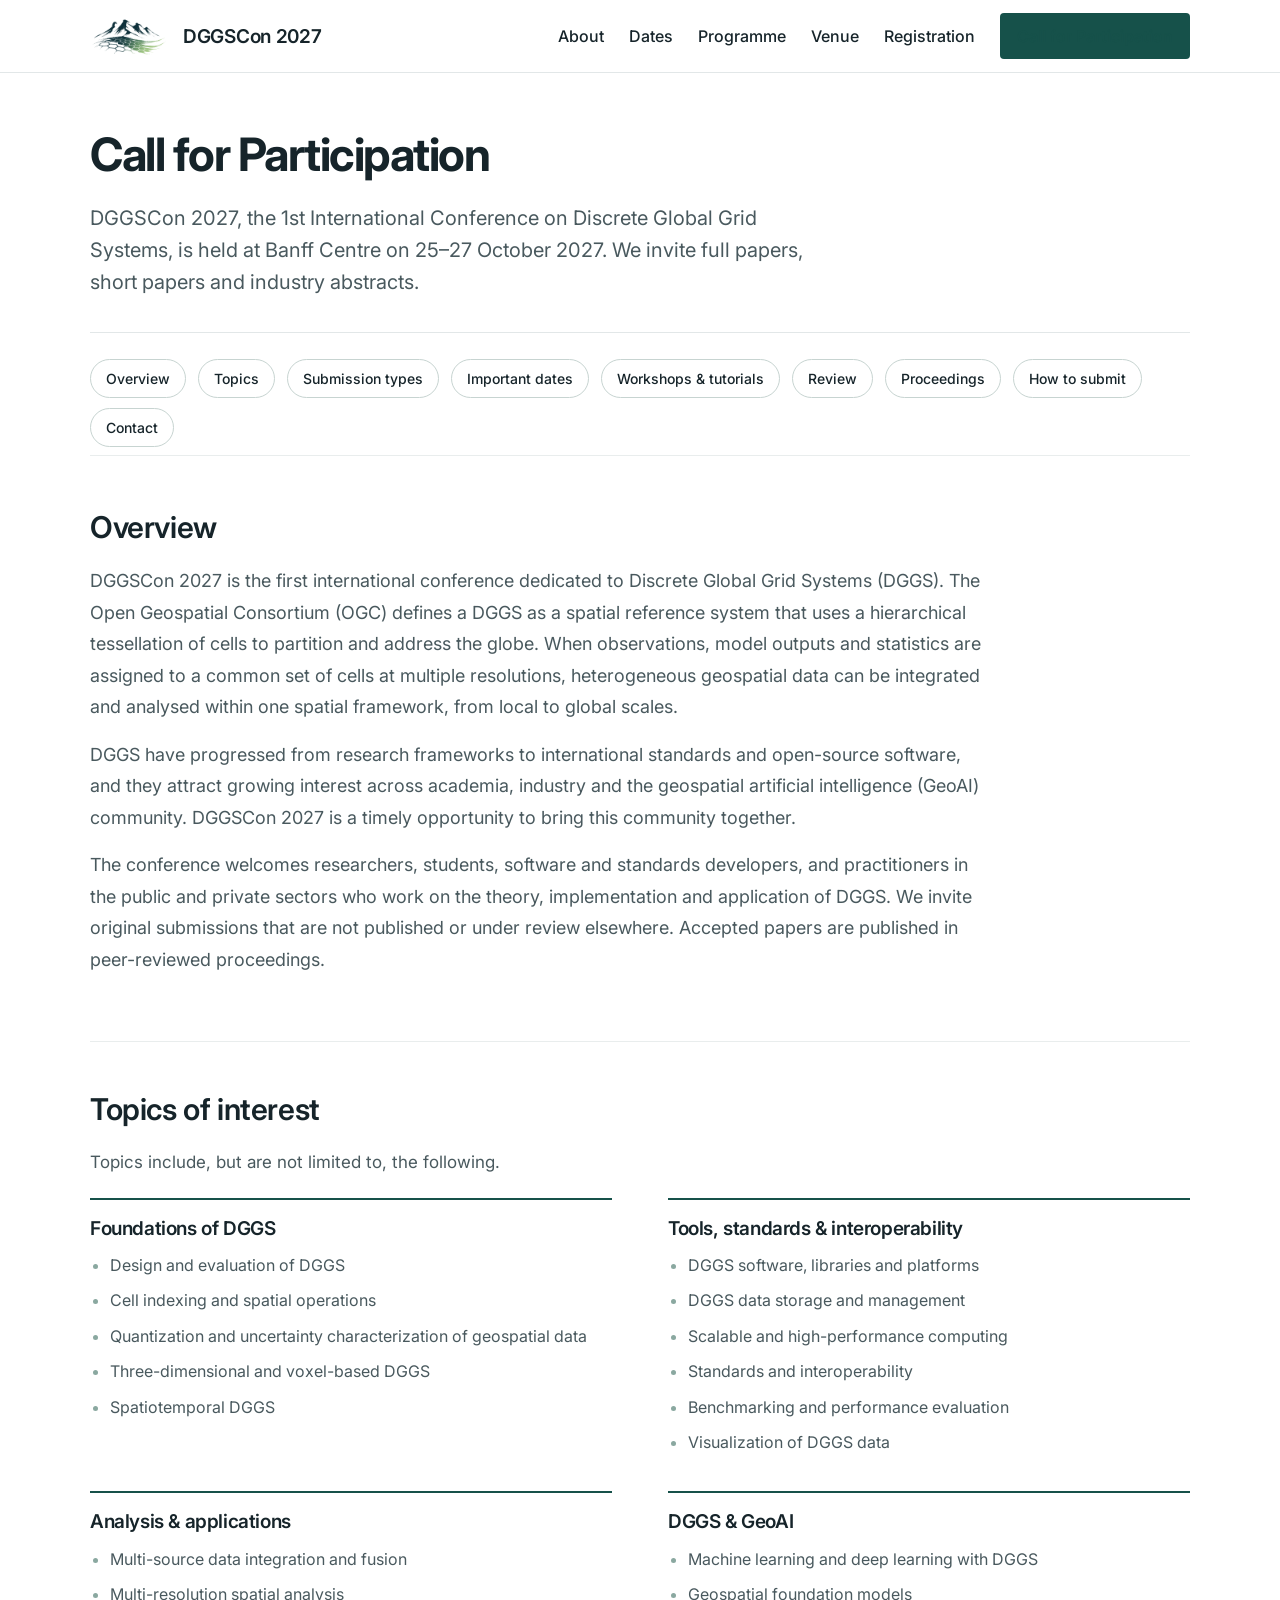
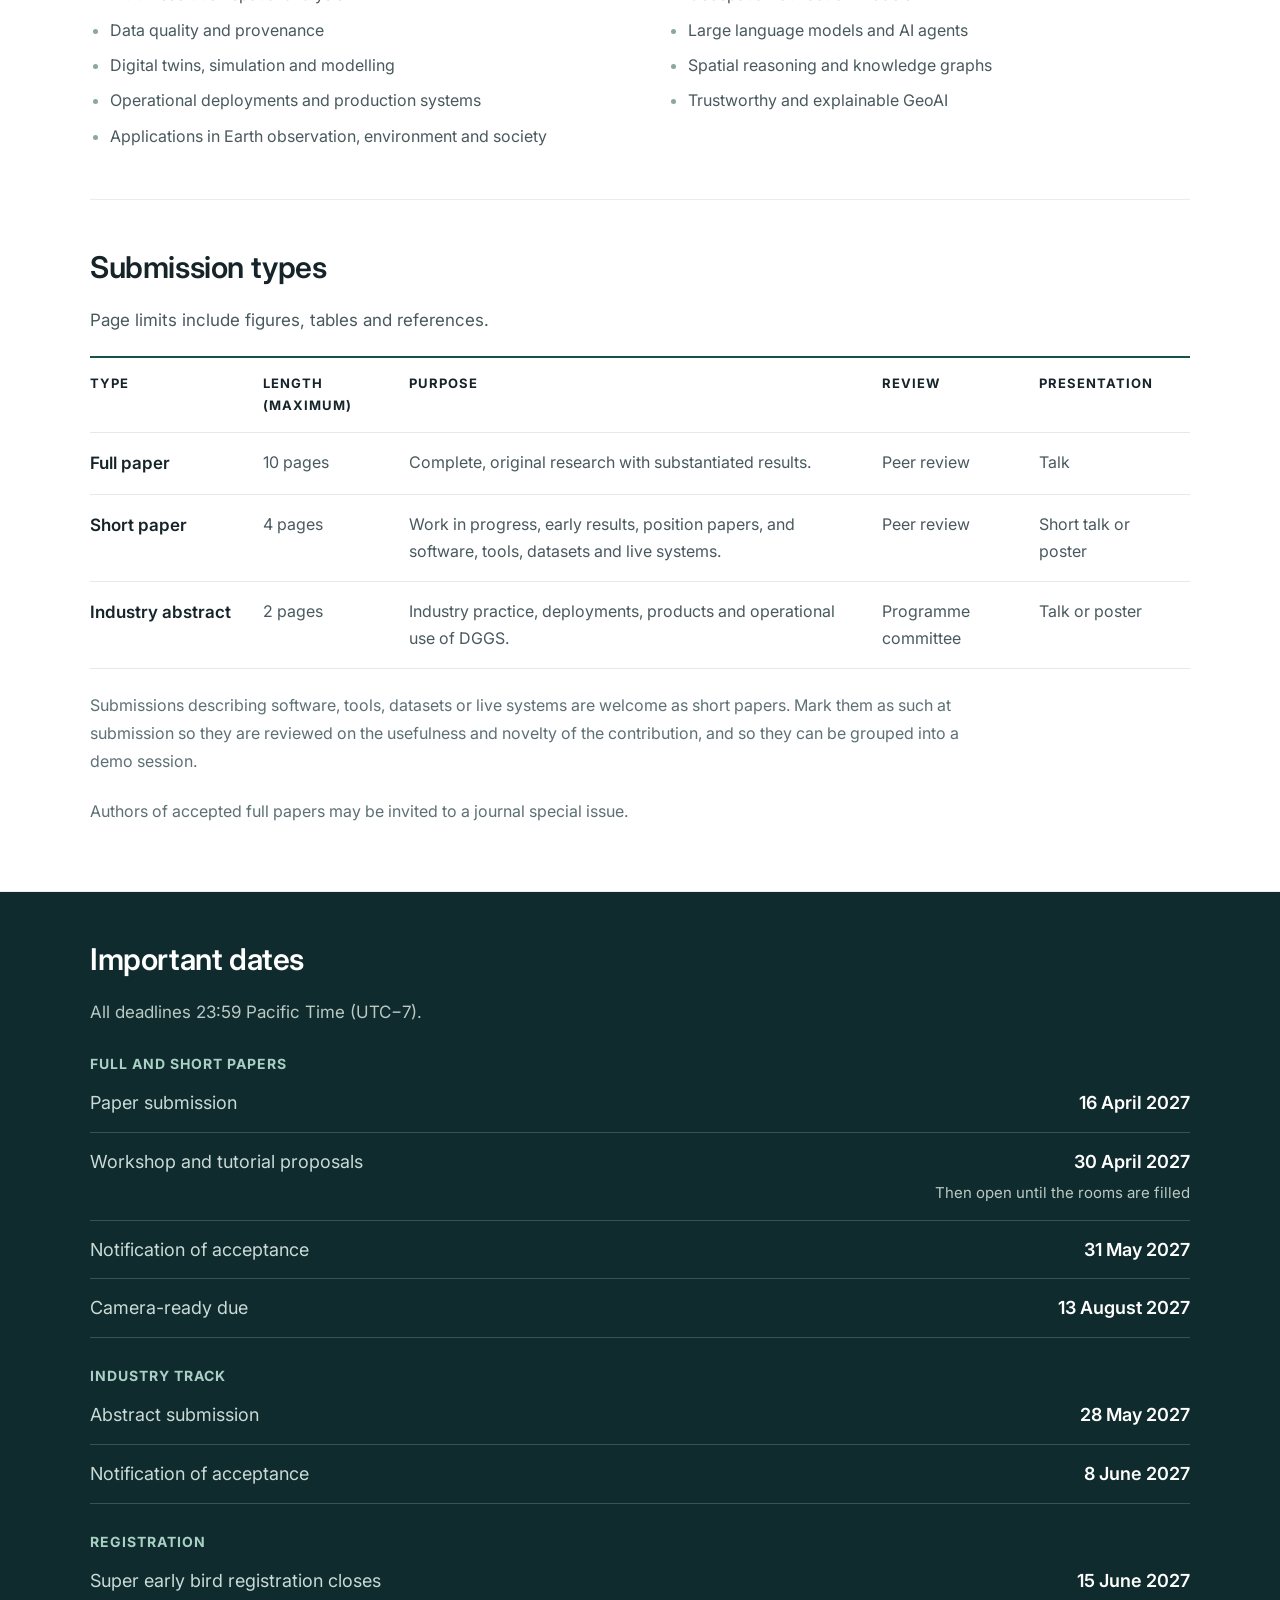
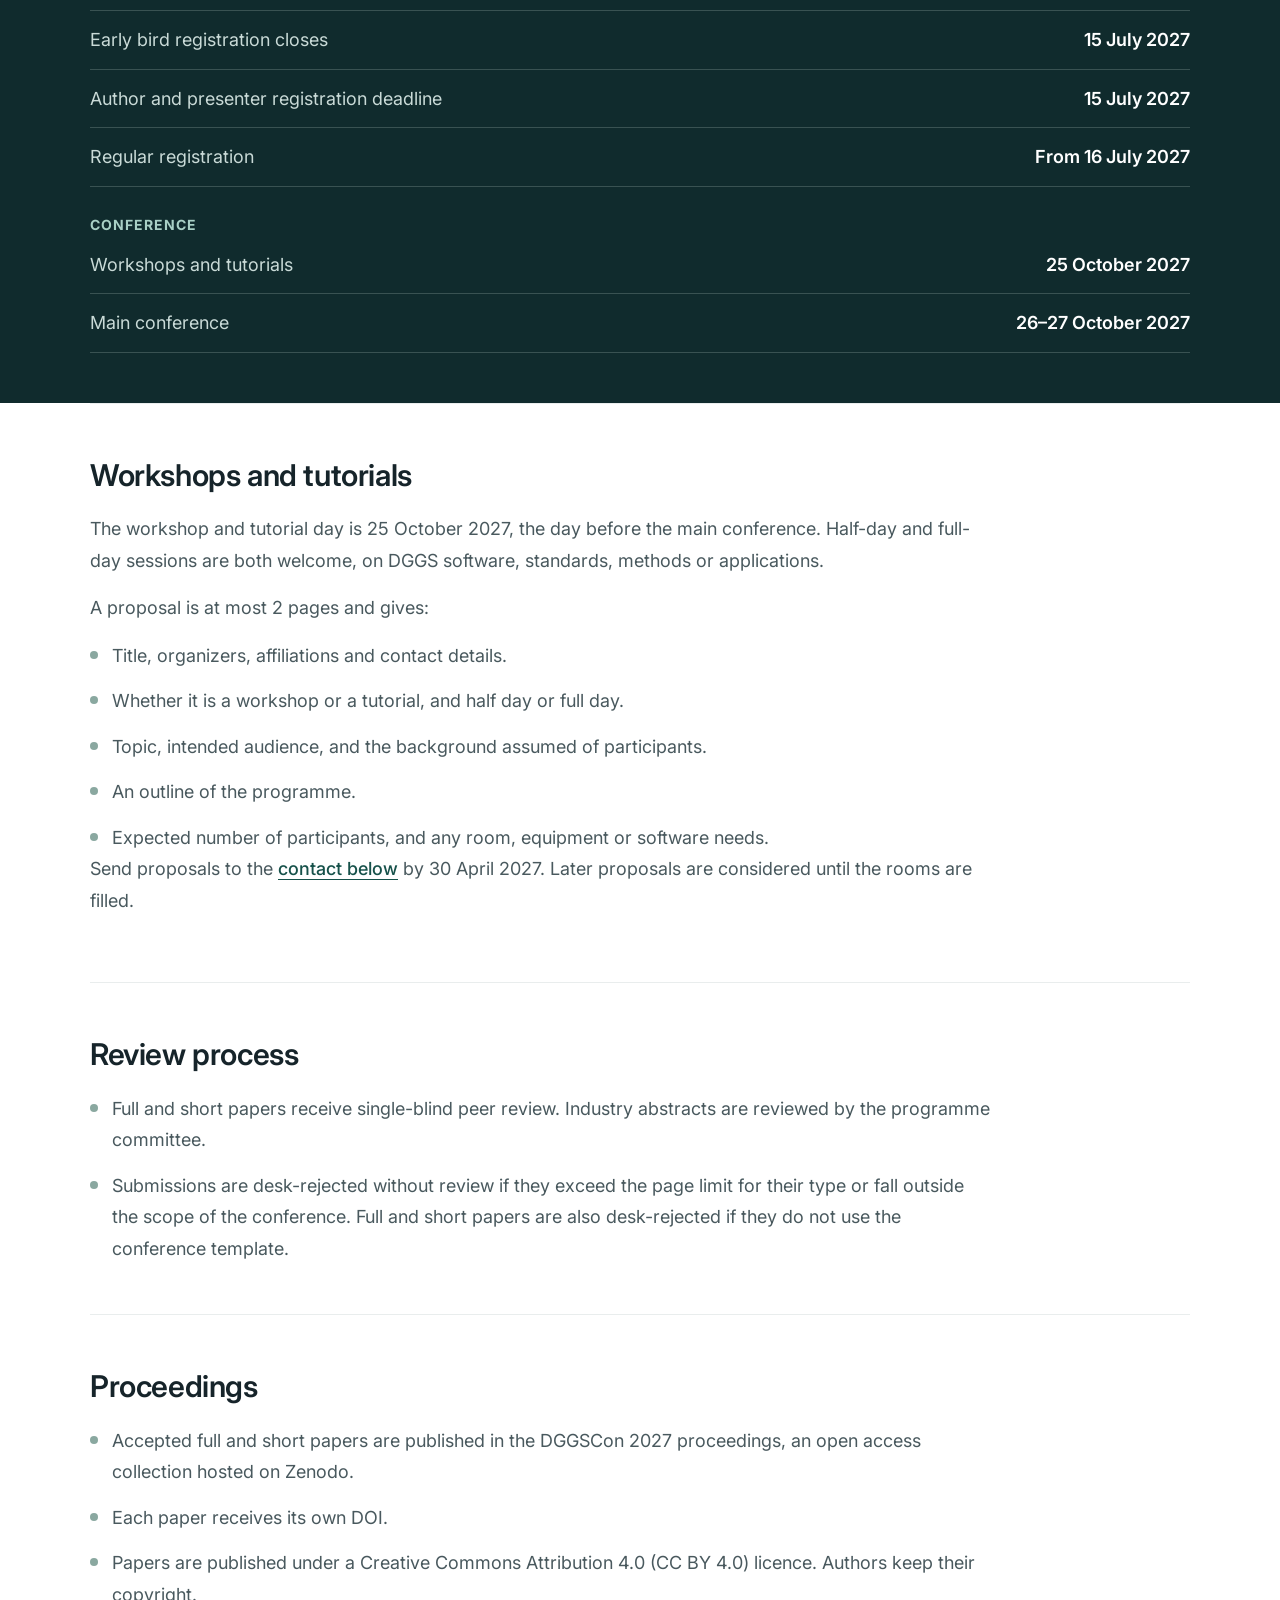
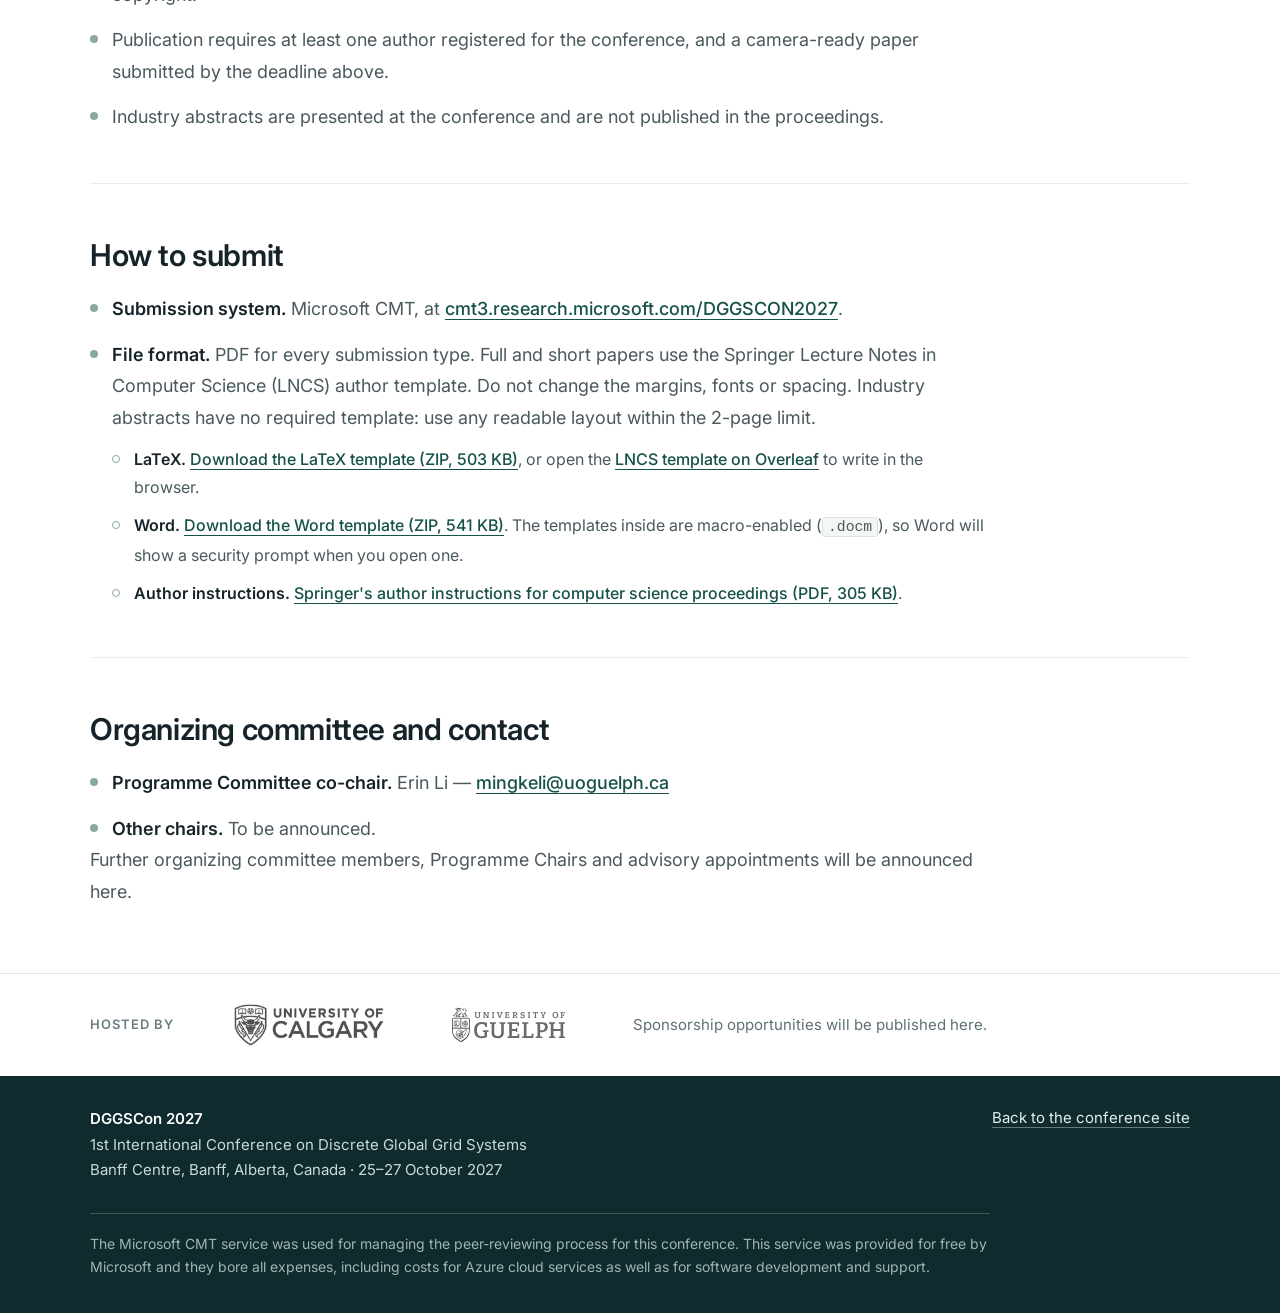
==== commit 1623cd26: "Update page metadata for the redesign Co-Authored-By: Claude Opus 5 <noreply@anthropic.com>" ====
--- a/docs/call-for-participation.html
+++ b/docs/call-for-participation.html
@@ -4,7 +4,7 @@
   <meta charset="utf-8">
   <meta name="viewport" content="width=device-width, initial-scale=1">
   <meta name="description" content="DGGSCon 2027 call for participation: topics, submission types, important dates, workshops and tutorials, review, proceedings and how to submit.">
-  <meta name="theme-color" content="#102b30">
+  <meta name="theme-color" content="#102b2d">
   <meta property="og:title" content="Call for Participation — DGGSCon 2027">
   <meta property="og:description" content="Full papers, short papers and industry abstracts on Discrete Global Grid Systems. Banff Centre, Banff, Alberta, Canada, 25–27 October 2027.">
   <meta property="og:type" content="website">
@@ -34,7 +34,7 @@
   <main id="main" class="cfp">
     <section class="cfp-head shell" aria-labelledby="cfp-title">
       <h1 id="cfp-title">Call for Participation</h1>
-      <p class="lead">The first international conference dedicated to Discrete Global Grid Systems. Full papers, short papers and industry abstracts.</p>
+      <p class="lead">DGGSCon 2027, the 1st International Conference on Discrete Global Grid Systems, is held at Banff Centre on 25–27 October 2027. We invite full papers, short papers and industry abstracts.</p>
       <nav class="cfp-toc" aria-label="On this page">
         <a href="#overview">Overview</a>
         <a href="#topics">Topics</a>
--- a/docs/assets/styles.css
+++ b/docs/assets/styles.css
@@ -338,3 +338,43 @@
 .cfp-dates-list dd > span{
   display:block;font-size:15px;font-weight:400;color:#b9c9c4;margin-top:4px;
 }
+
+/* ----------------------------------------------------------- responsive */
+@media (max-width:1000px){
+  .shell{width:calc(100% - 48px)}
+  .site-header nav{gap:18px;font-size:15px}
+  .cfp-topics{grid-template-columns:1fr;gap:32px}
+}
+
+@media (max-width:860px){
+  .tracks{grid-template-columns:1fr;gap:24px}
+  .rows li{font-size:17px}
+  .hero{min-height:400px}
+  .hero .shell{padding-block:48px 36px}
+  section{padding-block:44px}
+  .cfp-section{padding-block:40px}
+  .prose,.cfp-copy,.reg-panel p{font-size:17px}
+  .site-footer .shell{gap:18px}
+}
+
+@media (max-width:560px){
+  .shell{width:calc(100% - 36px)}
+  .site-header .shell{flex-wrap:wrap;gap:12px;padding-block:11px}
+  .site-header nav{width:100%;gap:14px 16px;font-size:15px}
+  .brand img{width:64px}
+  .brand b{font-size:18px}
+  .hero .shell{padding-block:40px 30px}
+  .hero-meta{gap:0 10px;font-size:16px}
+  .hero-meta .sep{display:none}
+  .hero-meta b{flex-basis:100%}
+  .rows li{
+    flex-direction:column;align-items:flex-start;
+    gap:4px;font-size:16px;
+  }
+  .rows b{text-align:left}
+  .cfp-dates-list > div{flex-direction:column;align-items:flex-start;gap:4px}
+  .cfp-dates-list dd{text-align:left}
+  .cfp-dates-list dt,.cfp-dates-list dd{font-size:16px}
+  .reg-panel{padding:22px 20px}
+  .announce .shell{gap:8px}
+}
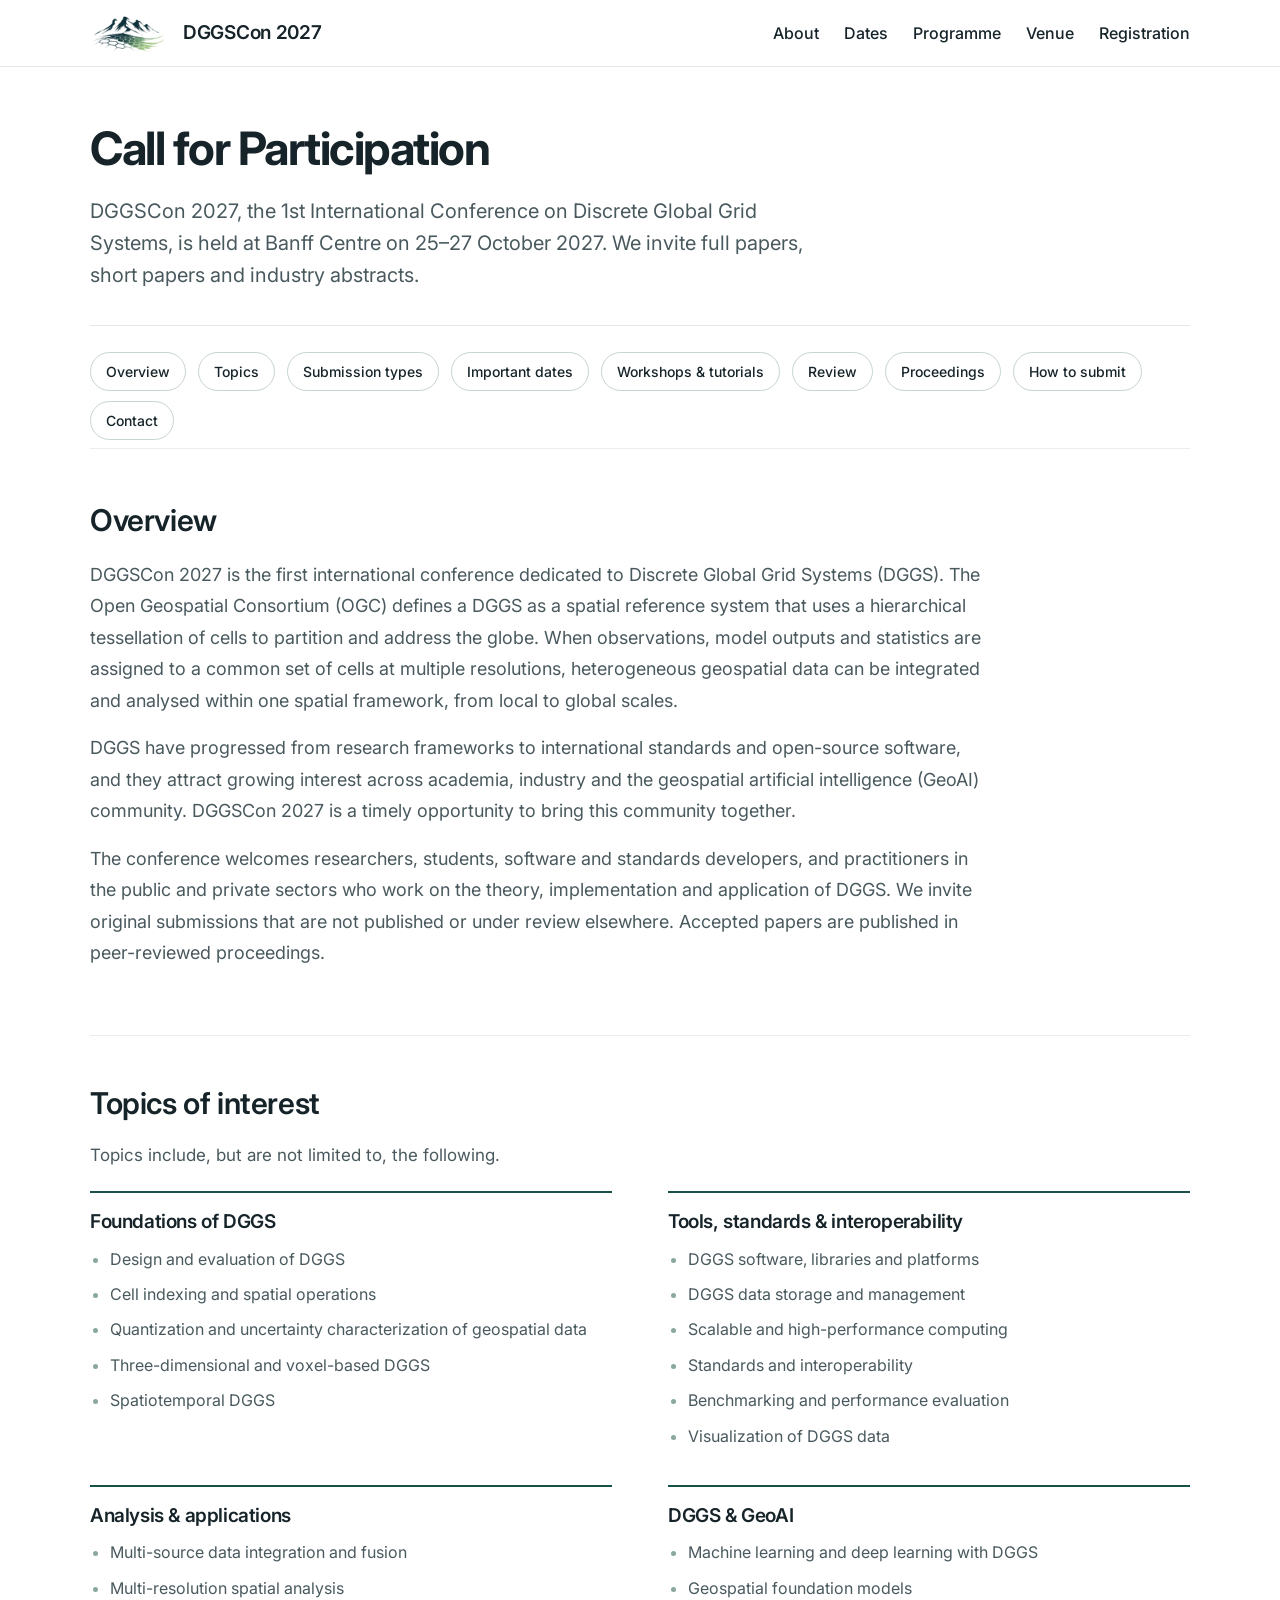
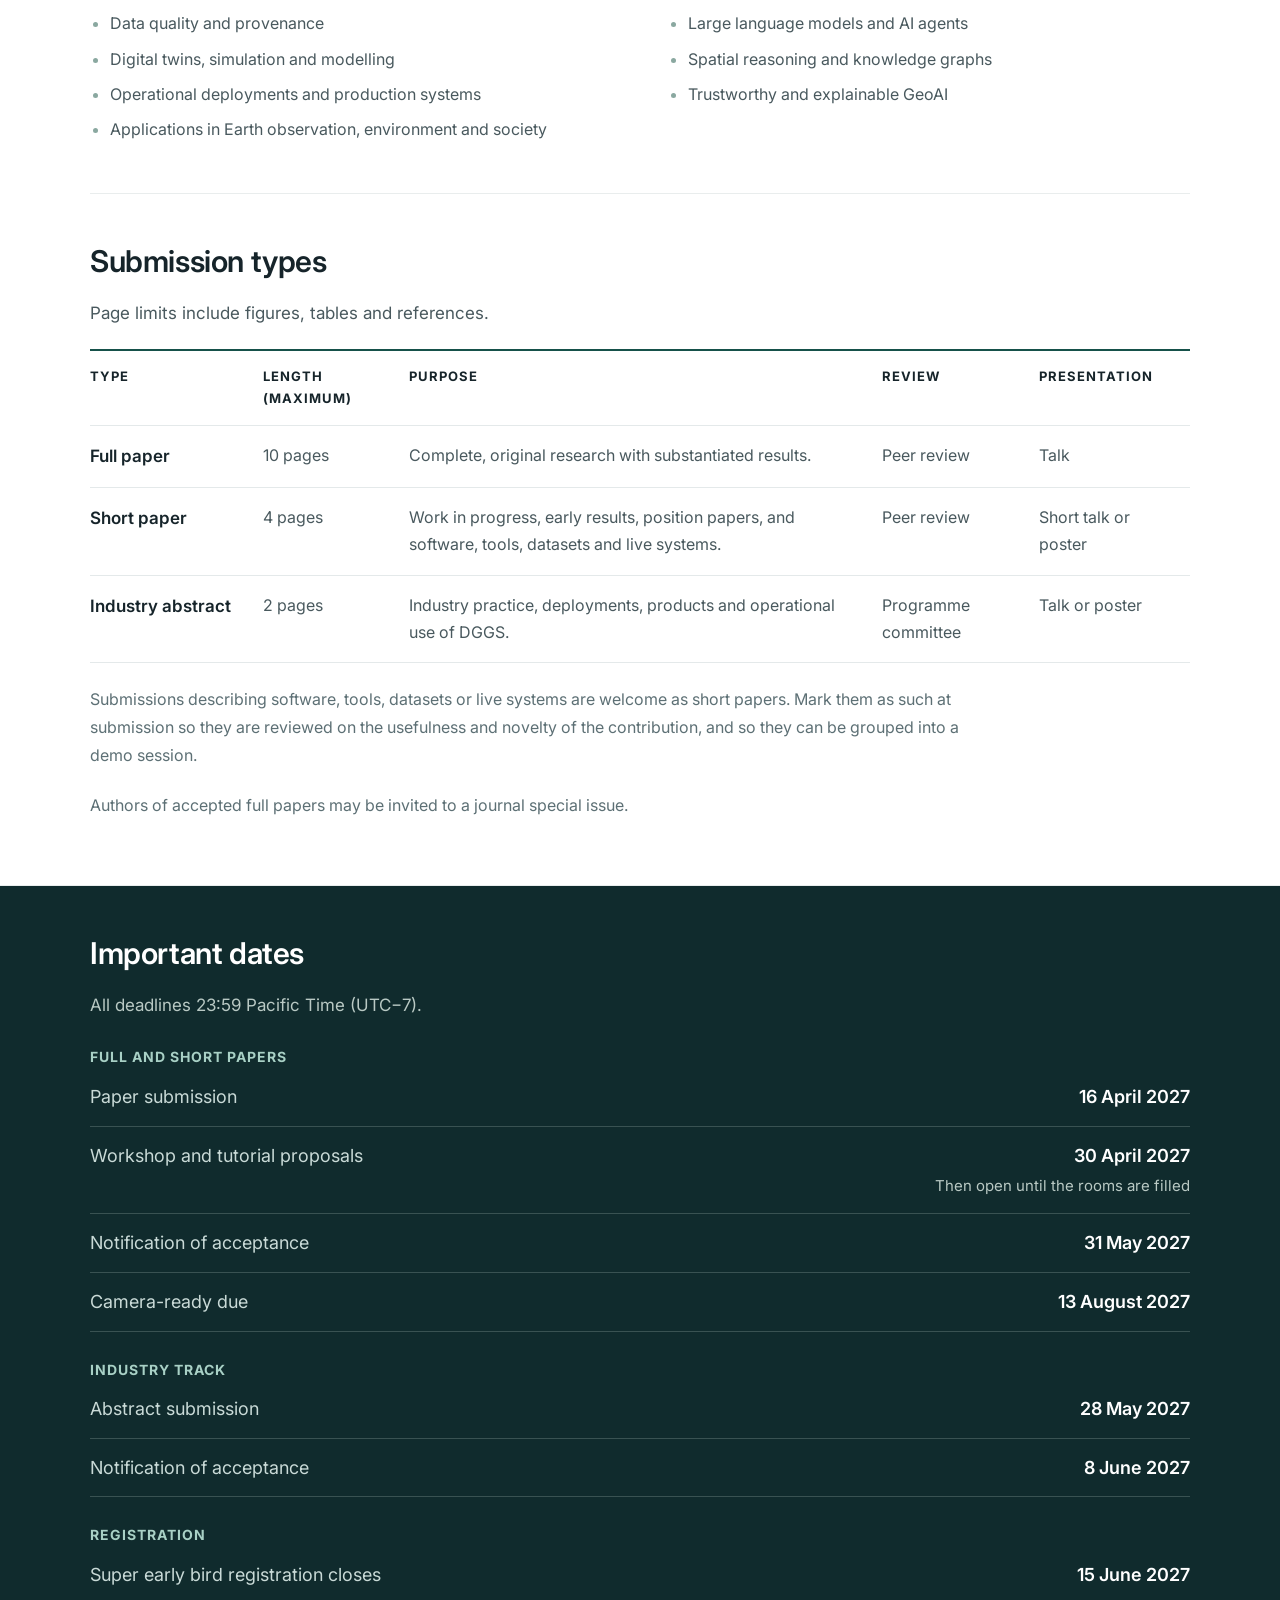
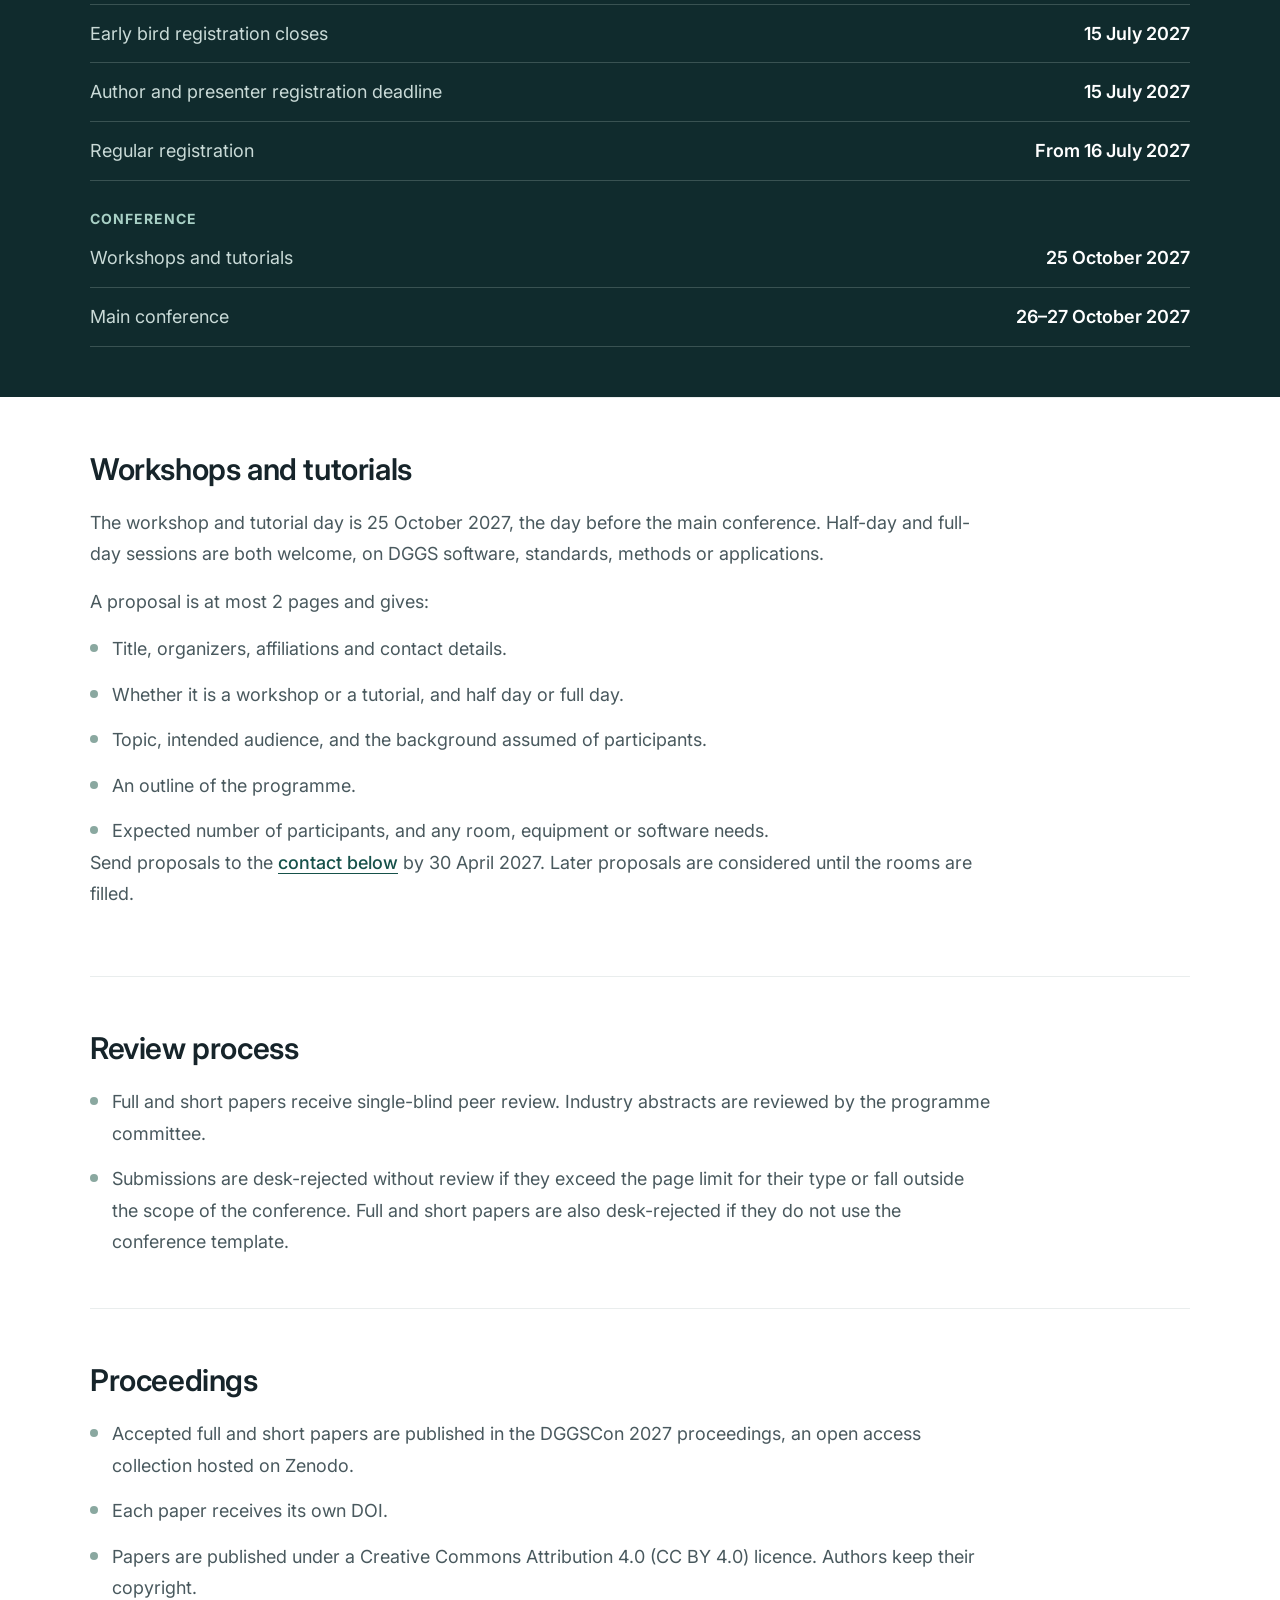
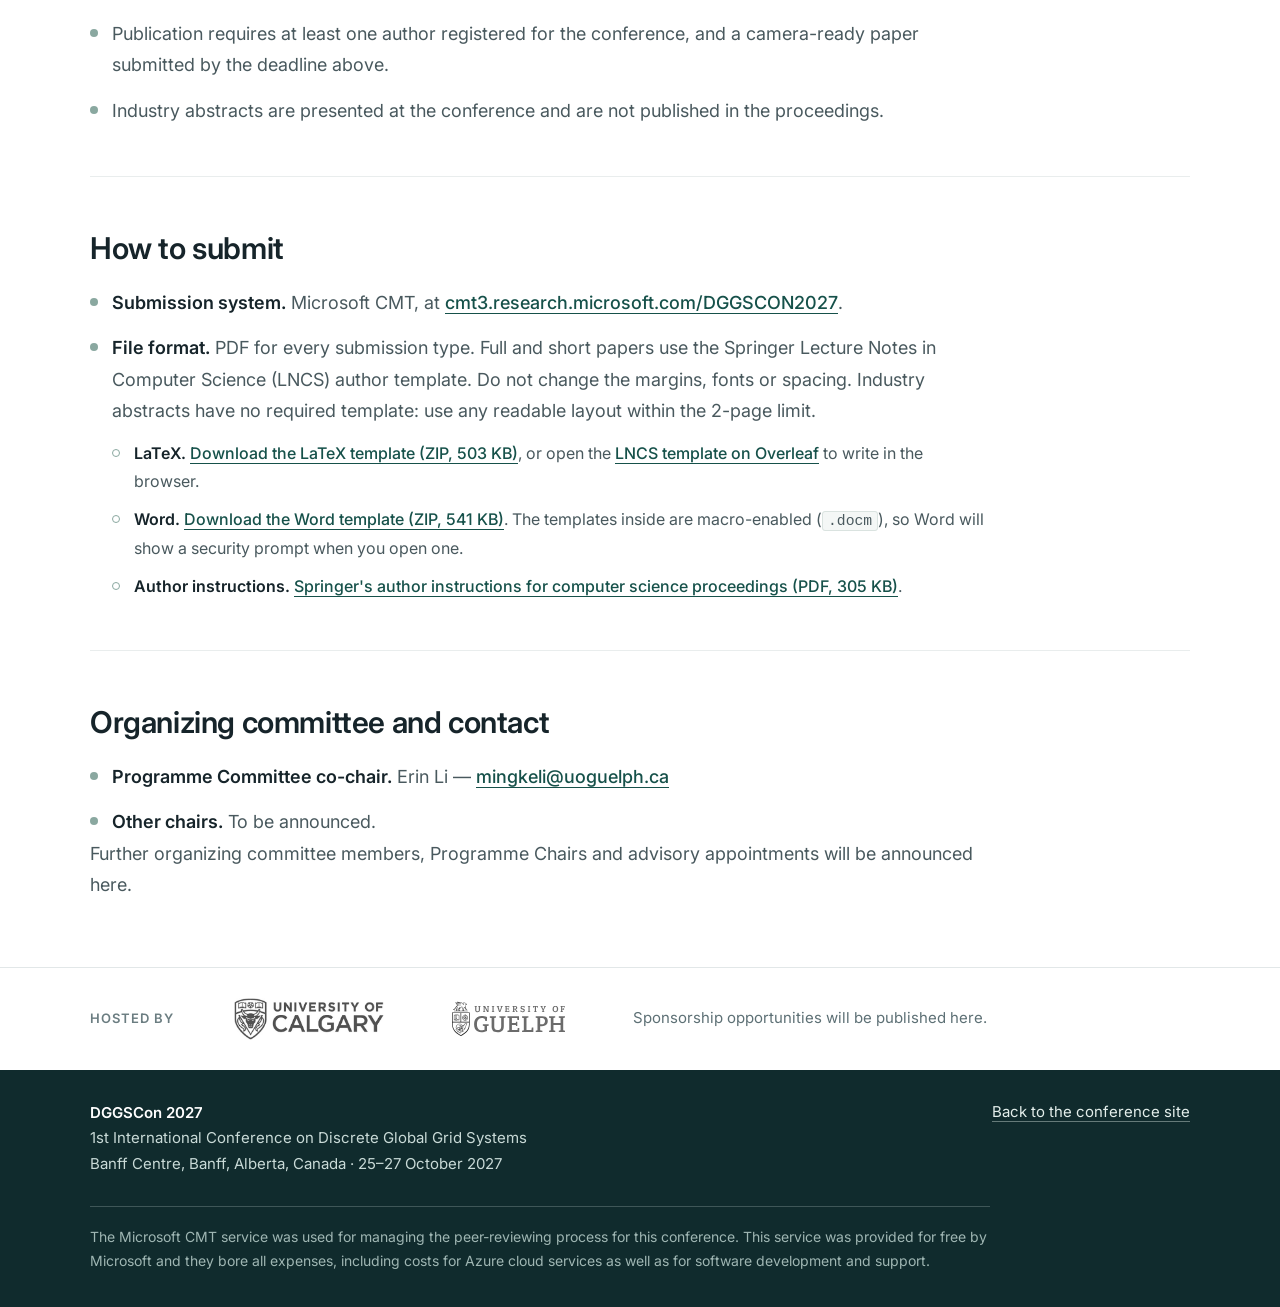
==== commit 19c28435: "Fix the invisible nav button label on the call for participation page Co-Authored-By: Claude Opus 5 " ====
--- a/docs/call-for-participation.html
+++ b/docs/call-for-participation.html
@@ -26,7 +26,6 @@
         <a href="index.html#programme">Programme</a>
         <a href="index.html#venue">Venue</a>
         <a href="index.html#registration">Registration</a>
-        <a class="cta" href="call-for-participation.html" aria-current="page">Call for Participation</a>
       </nav>
     </div>
   </header>
--- a/docs/assets/styles.css
+++ b/docs/assets/styles.css
@@ -128,7 +128,10 @@
   padding:10px 17px;border-radius:4px;font-weight:600;
 }
 .site-header nav .cta:hover{background:var(--pine-dark);color:#fff}
-.site-header nav [aria-current="page"]{color:var(--pine)}
+/* Plain nav links mark the current page with colour; the solid .cta button
+   cannot — the same colour on its own background would hide the label. */
+.site-header nav a:not(.cta)[aria-current="page"]{color:var(--pine)}
+.site-header nav .cta[aria-current="page"]{background:var(--pine-dark);color:#fff}
 
 /* ----------------------------------------------------------------- hero */
 /* The dark background carries the white type before and without the photo. */
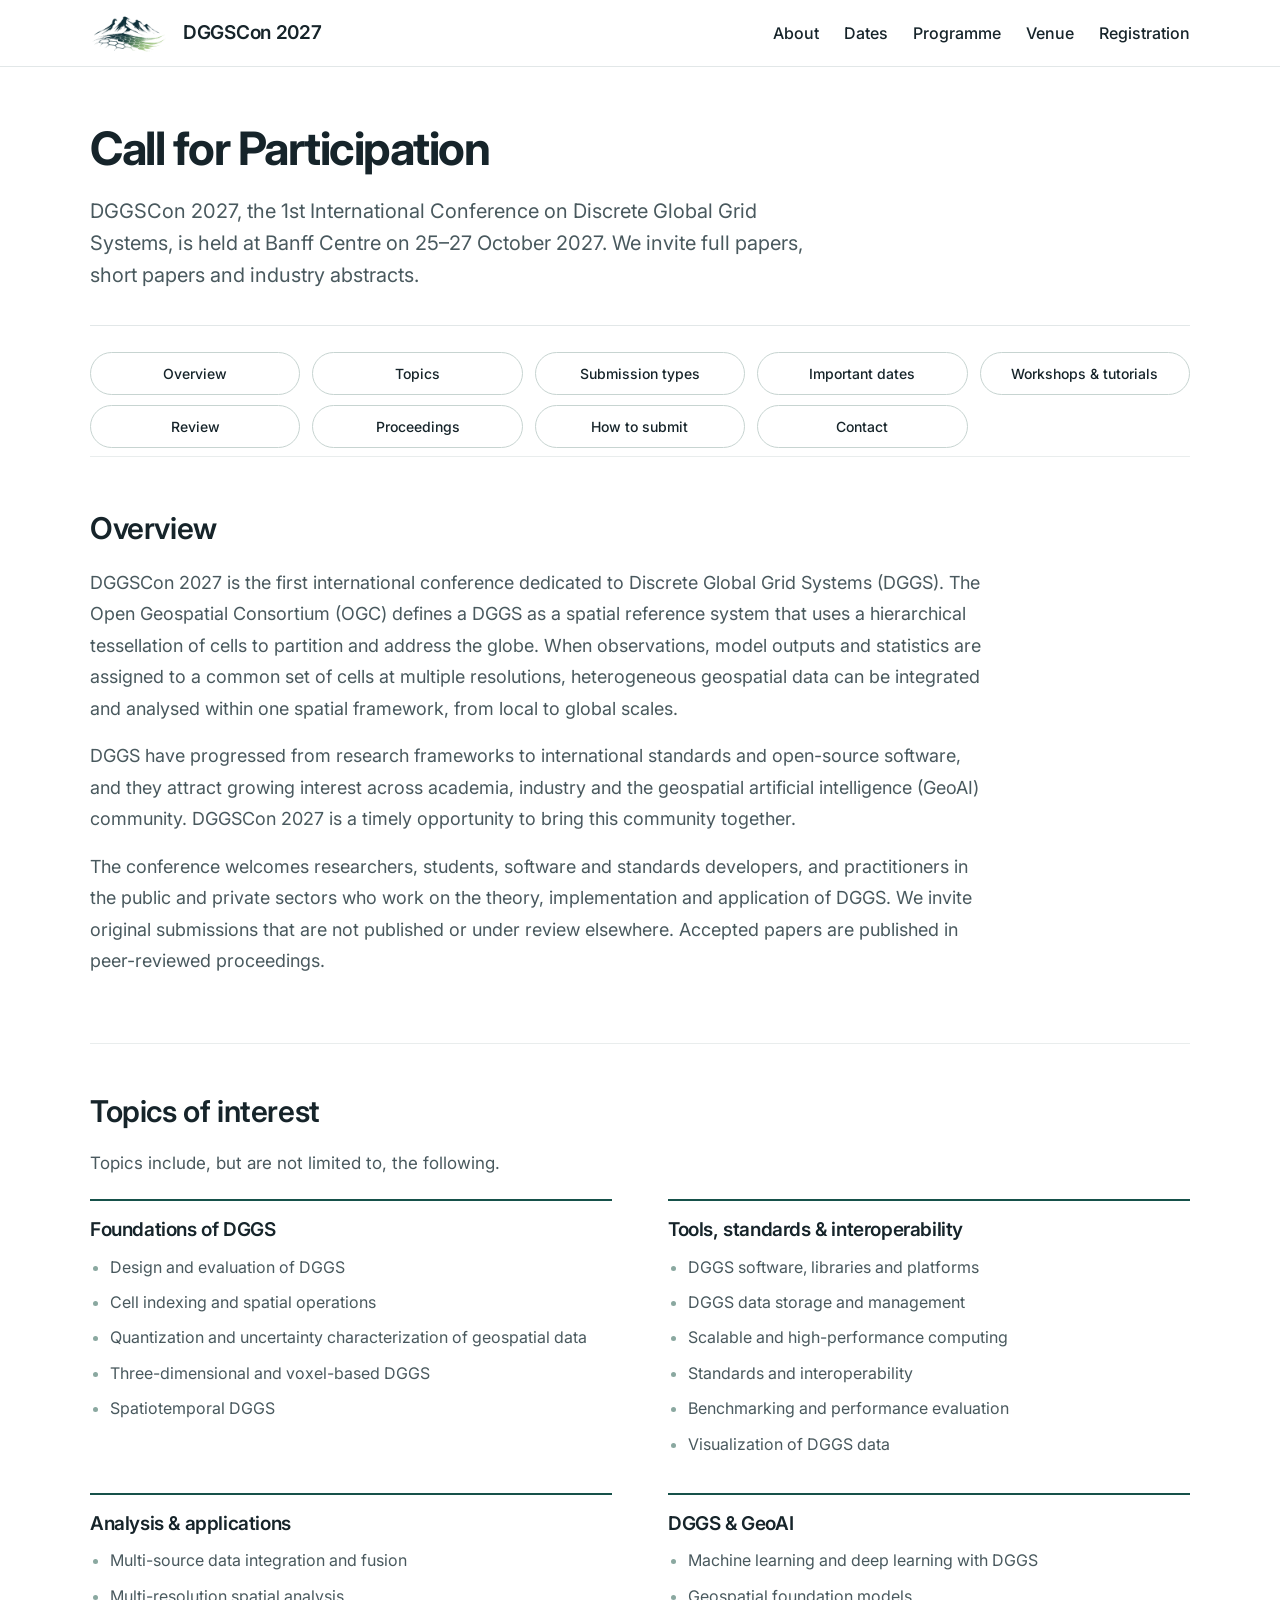
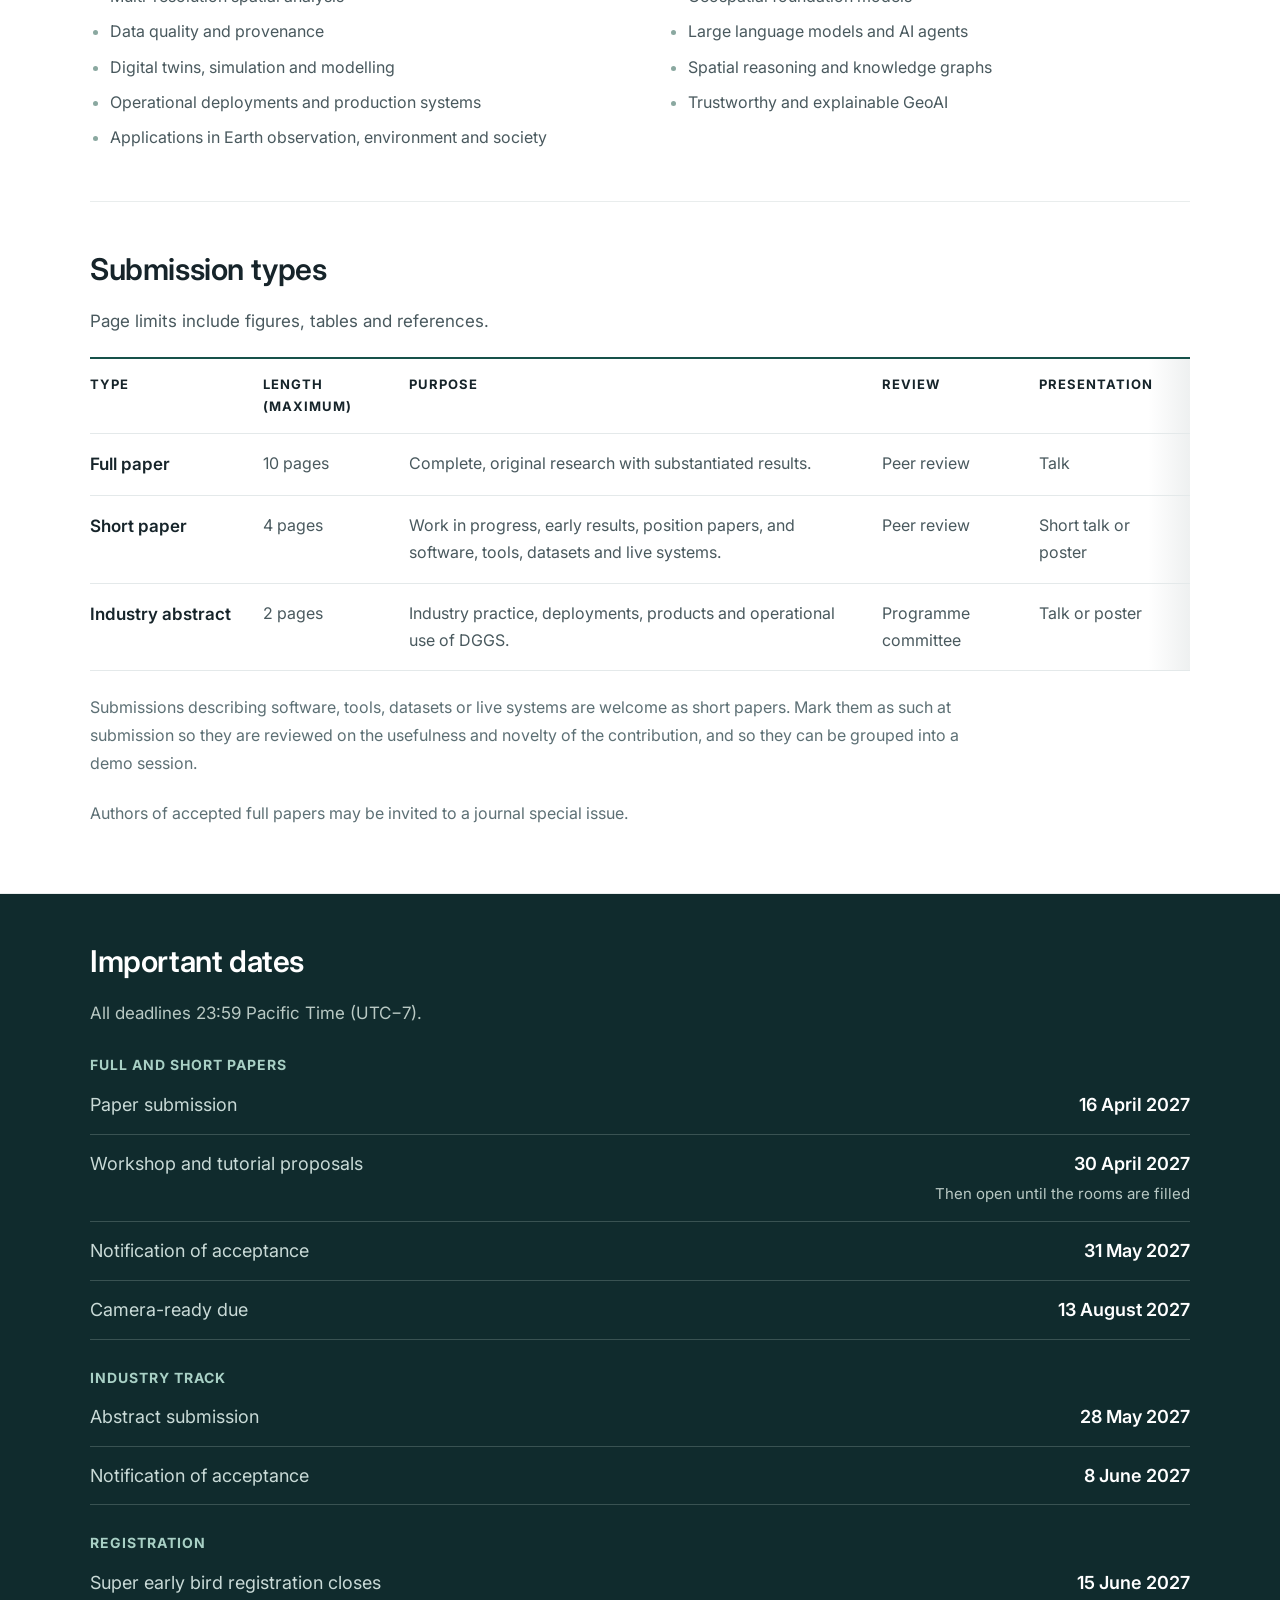
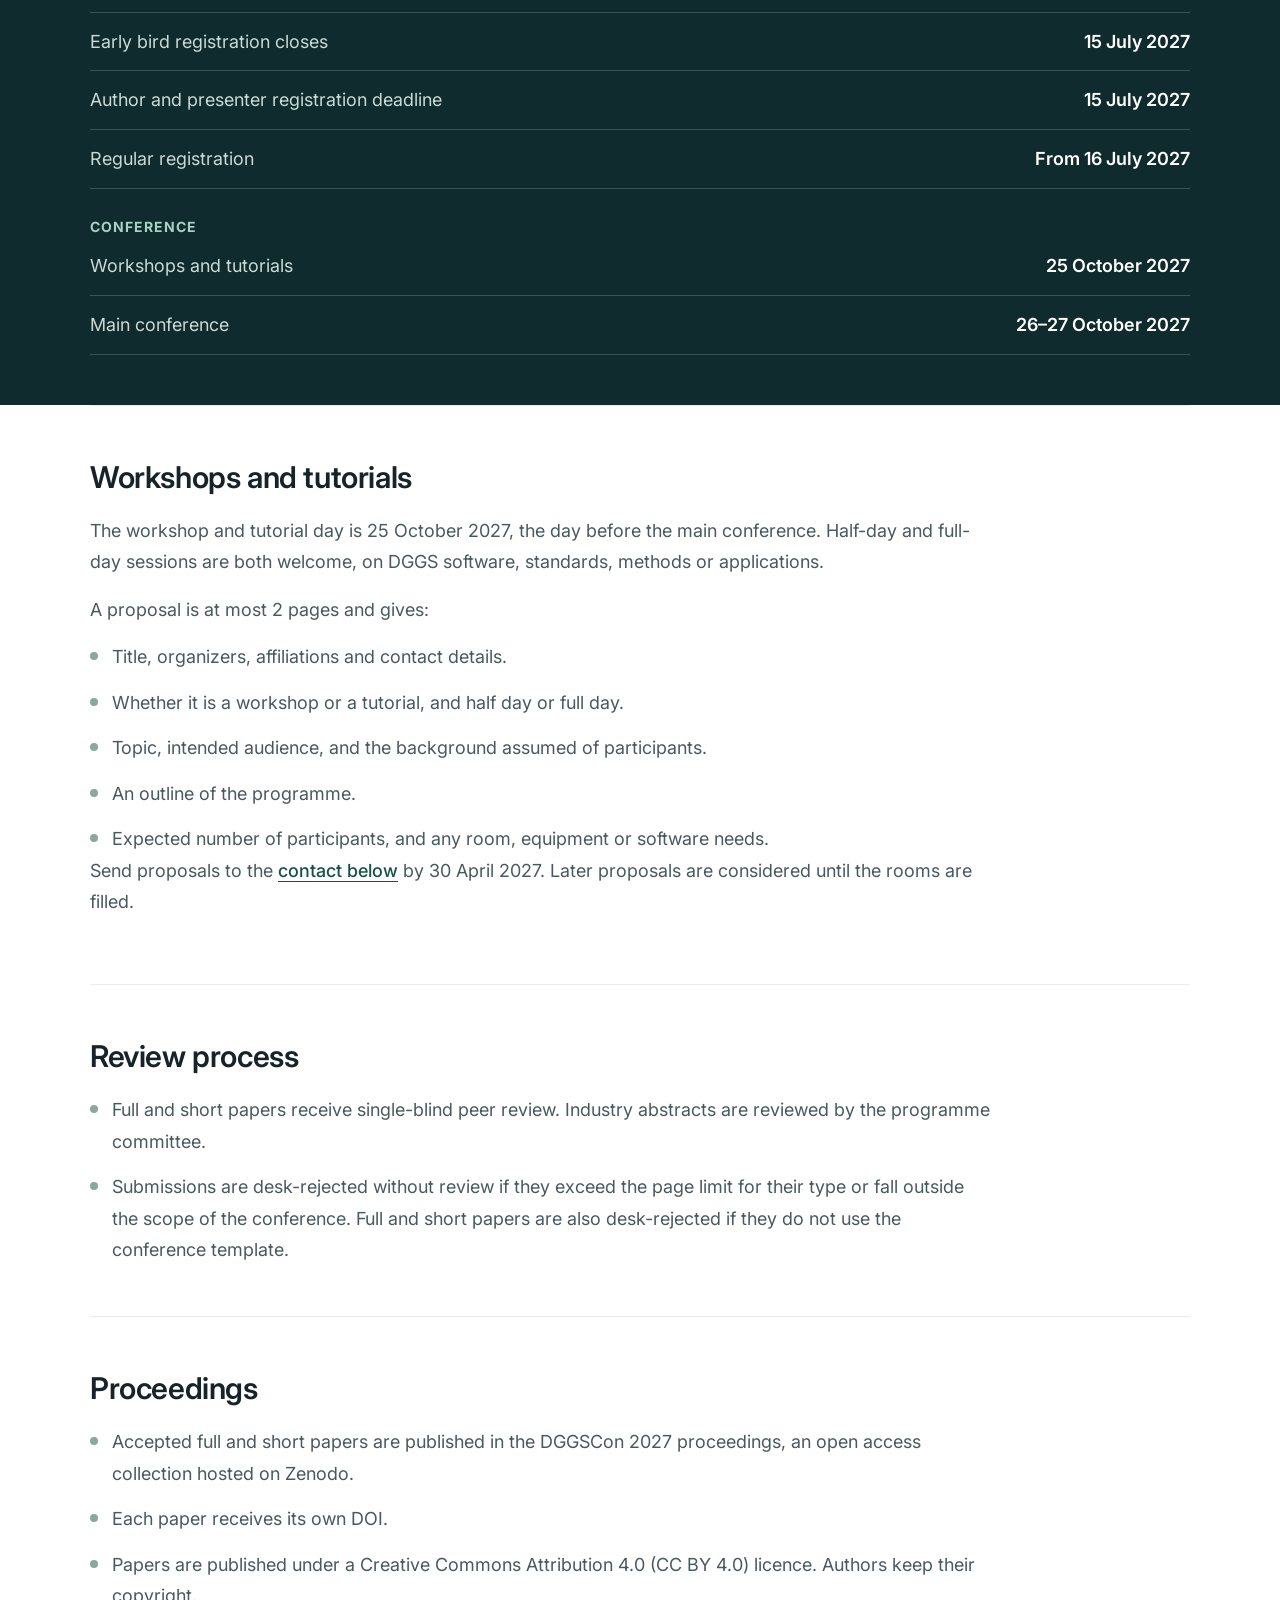
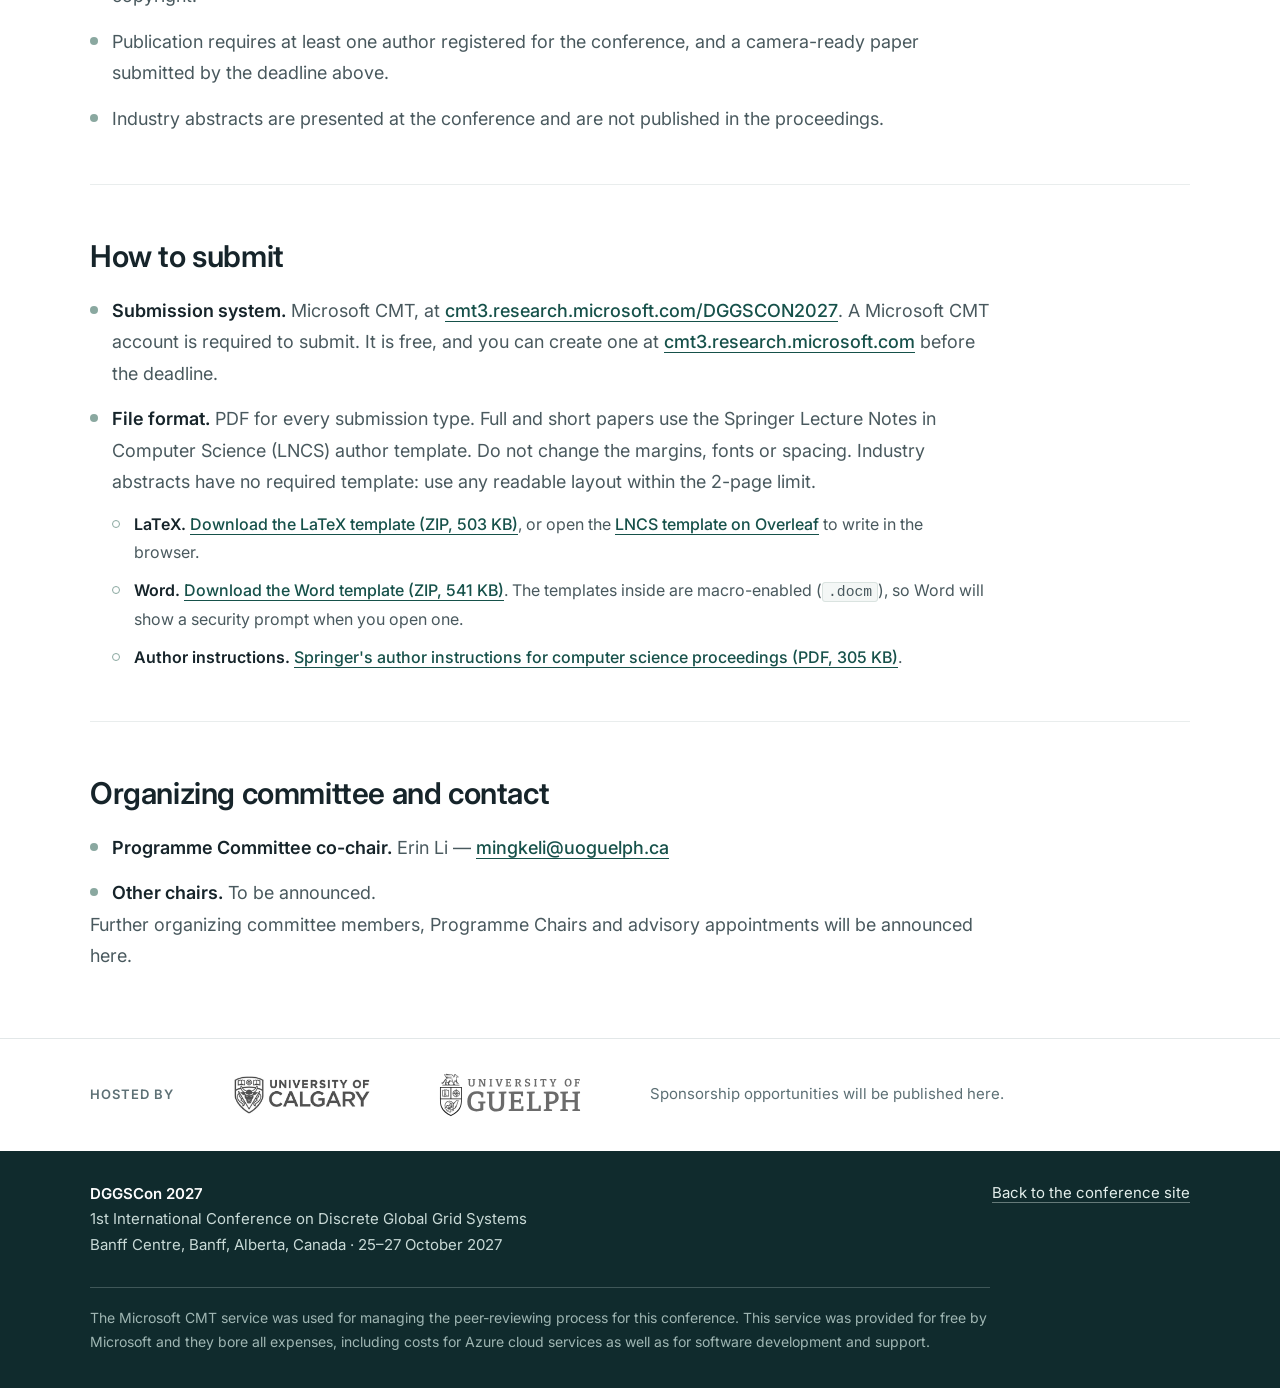
==== commit 9fe84324: "Fix deferred review minors and note the CMT account requirement Co-Authored-By: Claude Opus 5 <norep" ====
--- a/docs/call-for-participation.html
+++ b/docs/call-for-participation.html
@@ -8,9 +8,17 @@
   <meta property="og:title" content="Call for Participation — DGGSCon 2027">
   <meta property="og:description" content="Full papers, short papers and industry abstracts on Discrete Global Grid Systems. Banff Centre, Banff, Alberta, Canada, 25–27 October 2027.">
   <meta property="og:type" content="website">
+  <!-- Absolute, because link-preview scrapers resolve these against themselves,
+       not against the site. Update both if the site moves to a custom domain. -->
+  <meta property="og:url" content="https://ubisensingailab.github.io/DGGSCON-2027-website/call-for-participation.html">
+  <meta property="og:image" content="https://ubisensingailab.github.io/DGGSCON-2027-website/assets/banff-hero.jpg">
+  <meta property="og:image:alt" content="Banff Avenue in autumn, with Cascade Mountain rising behind the town.">
   <title>Call for Participation — DGGSCon 2027</title>
-  <link rel="icon" href="assets/dggscon-logo.png" type="image/png">
-  <link rel="stylesheet" href="assets/styles.css?v=8">
+  <link rel="icon" href="assets/icon.svg" type="image/svg+xml">
+  <link rel="preconnect" href="https://fonts.googleapis.com">
+  <link rel="preconnect" href="https://fonts.gstatic.com" crossorigin>
+  <link rel="stylesheet" href="https://fonts.googleapis.com/css2?family=Inter:wght@400;500;600;700&display=swap">
+  <link rel="stylesheet" href="assets/styles.css?v=9">
 </head>
 <body>
   <a class="skip-link" href="#main">Skip to content</a>
@@ -30,7 +38,7 @@
     </div>
   </header>
 
-  <main id="main" class="cfp">
+  <main id="main">
     <section class="cfp-head shell" aria-labelledby="cfp-title">
       <h1 id="cfp-title">Call for Participation</h1>
       <p class="lead">DGGSCon 2027, the 1st International Conference on Discrete Global Grid Systems, is held at Banff Centre on 25–27 October 2027. We invite full papers, short papers and industry abstracts.</p>
@@ -204,7 +212,7 @@
         <h2 id="submit-title">How to submit</h2>
         <div class="cfp-copy">
           <ul class="cfp-list">
-            <li><strong>Submission system.</strong> Microsoft CMT, at <a class="inline-link" href="https://cmt3.research.microsoft.com/DGGSCON2027">cmt3.research.microsoft.com/DGGSCON2027</a>.</li>
+            <li><strong>Submission system.</strong> Microsoft CMT, at <a class="inline-link" href="https://cmt3.research.microsoft.com/DGGSCON2027">cmt3.research.microsoft.com/DGGSCON2027</a>. A Microsoft CMT account is required to submit. It is free, and you can create one at <a class="inline-link" href="https://cmt3.research.microsoft.com/">cmt3.research.microsoft.com</a> before the deadline.</li>
             <li><strong>File format.</strong> PDF for every submission type. Full and short papers use the Springer Lecture Notes in Computer Science (LNCS) author template. Do not change the margins, fonts or spacing. Industry abstracts have no required template: use any readable layout within the 2-page limit.
               <ul class="cfp-sublist">
                 <li><strong>LaTeX.</strong> <a class="inline-link" href="assets/templates/springer-lncs-latex-proceedings-2026-09-03.zip" download>Download the LaTeX template (ZIP, 503 KB)</a>, or open the <a class="inline-link" href="https://www.overleaf.com/latex/templates/springer-lecture-notes-in-computer-science/kzwwpvhwnvfj">LNCS template on Overleaf</a> to write in the browser.</li>
@@ -248,7 +256,7 @@
   <footer class="site-footer">
     <div class="shell">
       <p class="footer-id"><b>DGGSCon 2027</b><br>1st International Conference on Discrete Global Grid Systems<br>Banff Centre, Banff, Alberta, Canada · 25–27 October 2027</p>
-      <p class="footer-contact"><a href="index.html">Back to the conference site</a></p>
+      <p><a href="index.html">Back to the conference site</a></p>
       <p class="footer-ack">The Microsoft CMT service was used for managing the peer-reviewing process for this conference. This service was provided for free by Microsoft and they bore all expenses, including costs for Azure cloud services as well as for software development and support.</p>
     </div>
   </footer>
--- a/docs/assets/styles.css
+++ b/docs/assets/styles.css
@@ -1,5 +1,3 @@
-@import url('https://fonts.googleapis.com/css2?family=Inter:wght@400;500;600;700&display=swap');
-
 /* ---------------------------------------------------------------- tokens */
 :root{
   --page:#ffffff;
@@ -40,6 +38,11 @@
   outline-offset:3px;
   border-radius:2px;
 }
+/* The pine ring is ~1.6:1 against the dark surfaces — effectively invisible.
+   Light ring there instead, so keyboard focus is never lost. */
+.hero a:focus-visible,
+.site-footer a:focus-visible,
+.cfp-dates a:focus-visible{outline-color:#fff}
 
 .skip-link{
   position:absolute;top:8px;left:12px;z-index:20;
@@ -47,11 +50,6 @@
   transform:translateY(-200%);
 }
 .skip-link:focus{transform:none}
-
-.sr-only{
-  position:absolute;width:1px;height:1px;padding:0;margin:-1px;
-  overflow:hidden;clip:rect(0,0,0,0);white-space:nowrap;border:0;
-}
 
 /* --------------------------------------------------------------- layout */
 .shell{width:min(1100px,100% - 56px);margin-inline:auto}
@@ -131,7 +129,6 @@
 /* Plain nav links mark the current page with colour; the solid .cta button
    cannot — the same colour on its own background would hide the label. */
 .site-header nav a:not(.cta)[aria-current="page"]{color:var(--pine)}
-.site-header nav .cta[aria-current="page"]{background:var(--pine-dark);color:#fff}
 
 /* ----------------------------------------------------------------- hero */
 /* The dark background carries the white type before and without the photo. */
@@ -218,12 +215,15 @@
 }
 .hosts-label{
   font-size:13px;font-weight:600;letter-spacing:1px;text-transform:uppercase;
-  color:#6b7d81;
+  color:var(--muted-light);
 }
 .host{display:block}
-.host img{width:auto;height:42px}
-.host-calgary img{filter:grayscale(1);mix-blend-mode:multiply;opacity:.78}
-.host-guelph img{filter:grayscale(1) brightness(.42)}
+/* The two lockups have very different proportions: the wordmark is 41% of the
+   Calgary artwork's height but only 23% of Guelph's, so equal box heights make
+   Calgary's type look 1.8x larger. Sized to balance the wordmarks instead. */
+.host img{width:auto}
+.host-calgary img{height:38px;filter:grayscale(1);mix-blend-mode:multiply;opacity:.78}
+.host-guelph img{height:52px;filter:grayscale(1) brightness(.42)}
 .hosts-note{margin:0;font-size:15px;color:var(--muted-light)}
 
 /* --------------------------------------------------------------- footer */
@@ -254,13 +254,20 @@
   max-width:720px;margin:20px 0 0;
   font-size:20px;line-height:1.6;color:var(--muted);
 }
+/* Aligned columns rather than a wrapping row: a flex row drops a single chip
+   onto a line of its own whenever the labels do not happen to fill it. */
+/* Nine entries, so the column count is chosen to avoid a row holding one chip:
+   5 + 4 when wide, exactly 3 + 3 + 3 at mid widths, stacked on a phone. */
 .cfp-toc{
-  display:flex;flex-wrap:wrap;gap:10px 12px;
+  display:grid;
+  grid-template-columns:repeat(5,1fr);
+  gap:10px 12px;
   margin-top:34px;padding-top:26px;border-top:1px solid var(--rule);
 }
 .cfp-toc a{
+  display:block;text-align:center;
   border:1px solid #c7d4d1;border-radius:30px;
-  padding:7px 15px;font-size:14px;font-weight:500;
+  padding:9px 14px;font-size:14px;font-weight:500;
 }
 .cfp-toc a:hover{background:var(--panel);border-color:var(--pine)}
 
@@ -302,8 +309,12 @@
 .cfp-topics li{font-size:16px;color:var(--muted);line-height:1.65}
 .cfp-topics li::marker{color:#8aa8a0}
 
-/* The table is wider than a phone; its scroll region stays keyboard reachable. */
-.table-scroll{margin-top:6px;overflow-x:auto;border-top:2px solid var(--pine)}
+/* The table is wider than a phone; its scroll region stays keyboard reachable.
+   The right-edge shading is the only cue a mouse user gets that it scrolls. */
+.table-scroll{
+  margin-top:6px;overflow-x:auto;border-top:2px solid var(--pine);
+  background:linear-gradient(to right,transparent calc(100% - 42px),rgba(16,43,45,.07) 100%);
+}
 .table-scroll:focus-visible{outline:3px solid var(--pine);outline-offset:3px}
 .cfp-table{width:100%;min-width:720px;border-collapse:collapse;text-align:left}
 .cfp-table th,.cfp-table td{
@@ -350,6 +361,9 @@
 }
 
 @media (max-width:860px){
+  /* The title wraps to three lines here while the hero keeps its height, so the
+     text rides up into the thin end of the gradient. Start it darker. */
+  .hero::after{background:linear-gradient(180deg,rgba(10,30,32,.40) 0%,rgba(10,30,32,.88) 70%)}
   .tracks{grid-template-columns:1fr;gap:24px}
   .rows li{font-size:17px}
   .hero{min-height:400px}
@@ -362,6 +376,9 @@
 
 @media (max-width:560px){
   .shell{width:calc(100% - 36px)}
+  /* The nav wraps to a full row here, making the bar ~150px tall. Sticking
+     that to the top would cost a quarter of the viewport for the whole visit. */
+  .site-header{position:static}
   .site-header .shell{flex-wrap:wrap;gap:12px;padding-block:11px}
   .site-header nav{width:100%;gap:14px 16px;font-size:15px}
   .brand img{width:64px}
@@ -374,10 +391,21 @@
     flex-direction:column;align-items:flex-start;
     gap:4px;font-size:16px;
   }
-  .rows b{text-align:left}
+  /* Stacked rows must be allowed to wrap: the venue address is wider than a
+     narrow phone and nowrap would push the whole page sideways. */
+  .rows b{text-align:left;white-space:normal}
   .cfp-dates-list > div{flex-direction:column;align-items:flex-start;gap:4px}
   .cfp-dates-list dd{text-align:left}
   .cfp-dates-list dt,.cfp-dates-list dd{font-size:16px}
   .reg-panel{padding:22px 20px}
   .announce .shell{gap:8px}
 }
+
+/* Table of contents column counts. 9 entries: 5+4, then 3+3+3, then stacked. */
+@media (max-width:1040px){
+  .cfp-toc{grid-template-columns:repeat(3,1fr)}
+}
+@media (max-width:560px){
+  .cfp-toc{grid-template-columns:1fr}
+  .cfp-toc a{text-align:left}
+}
